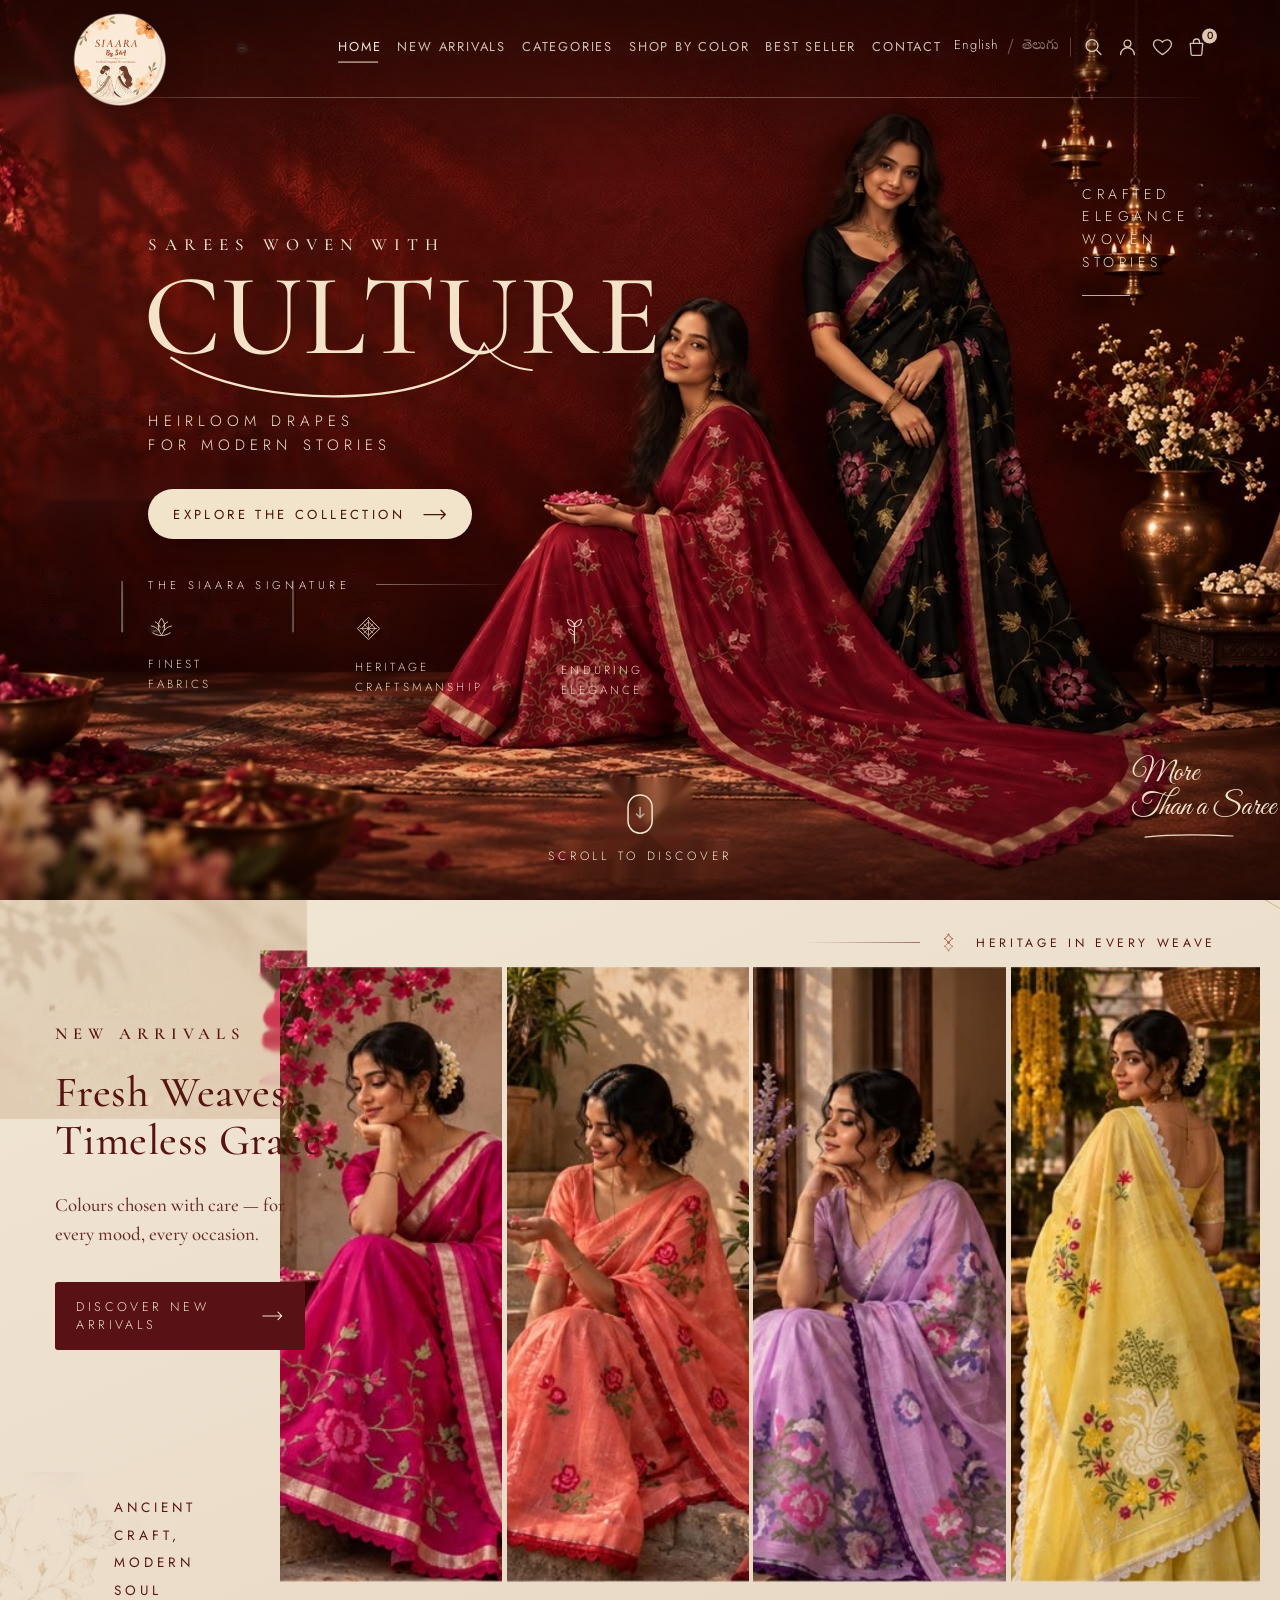
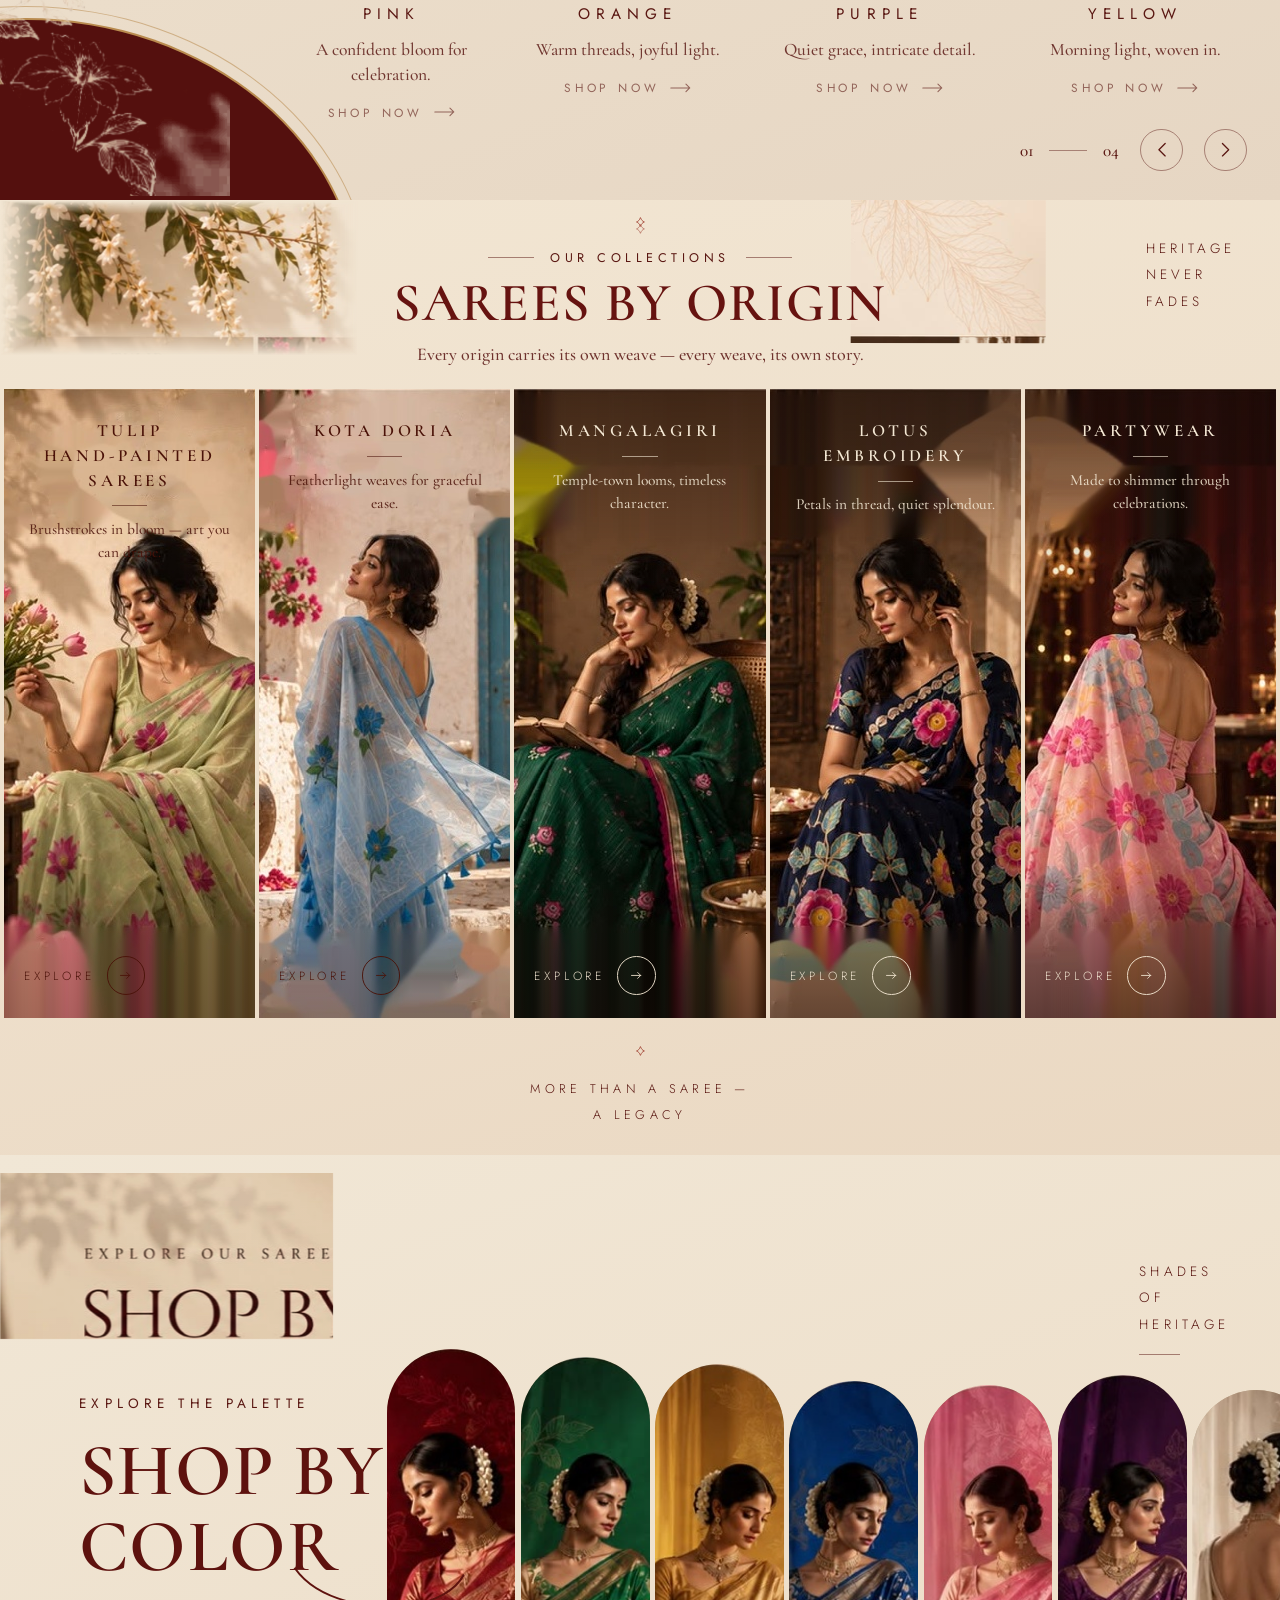
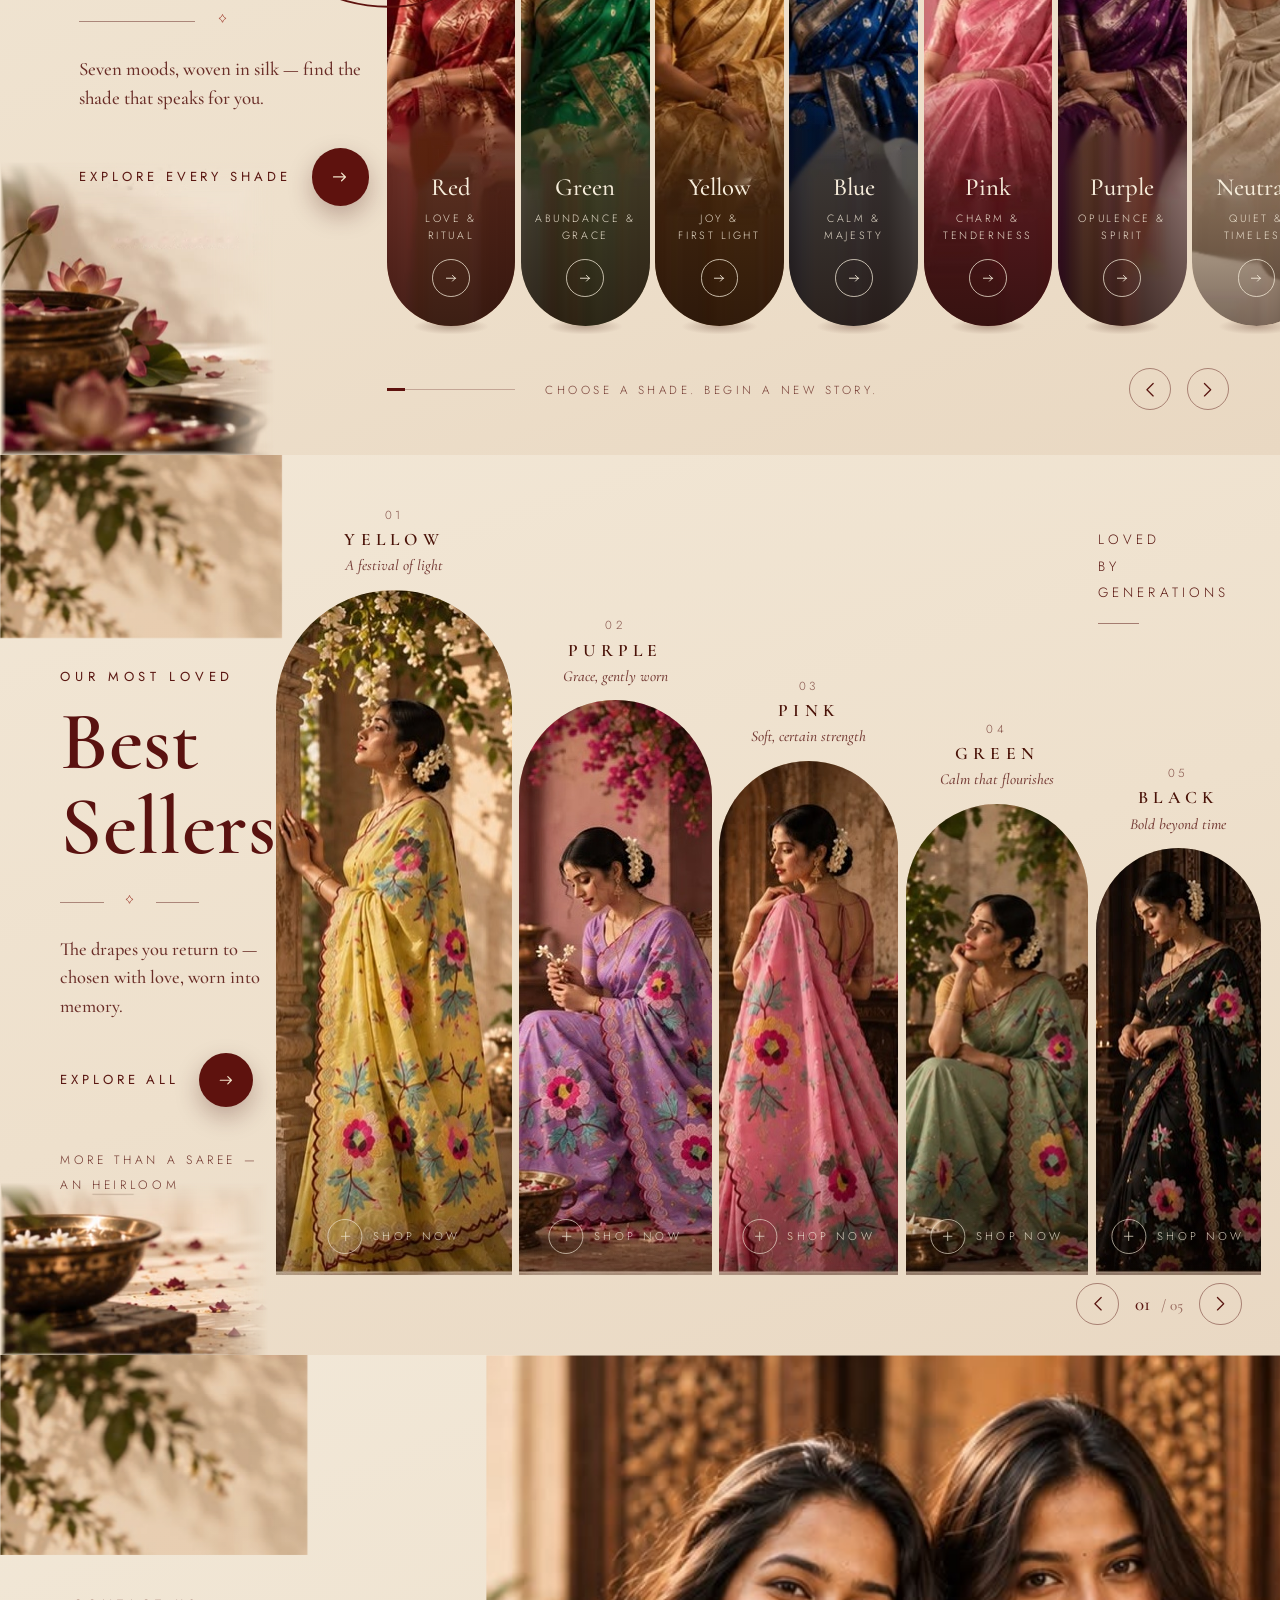
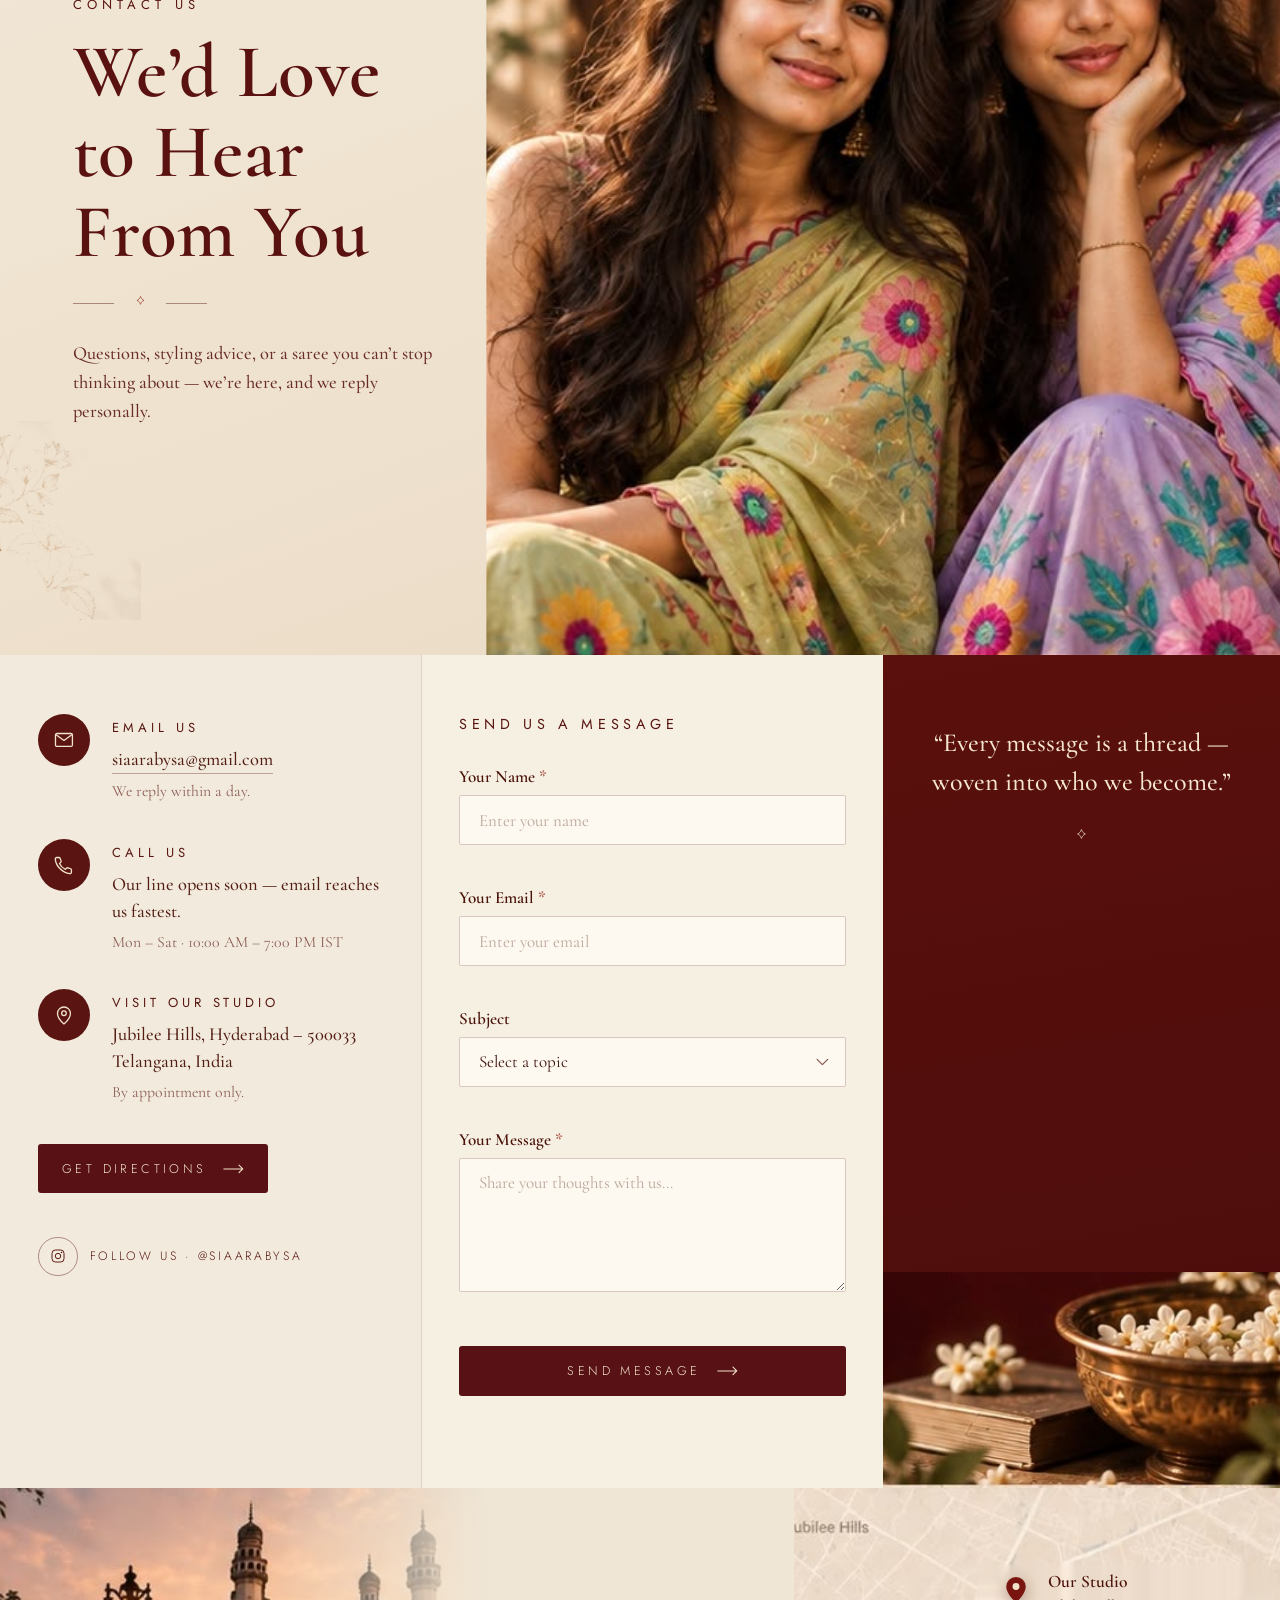
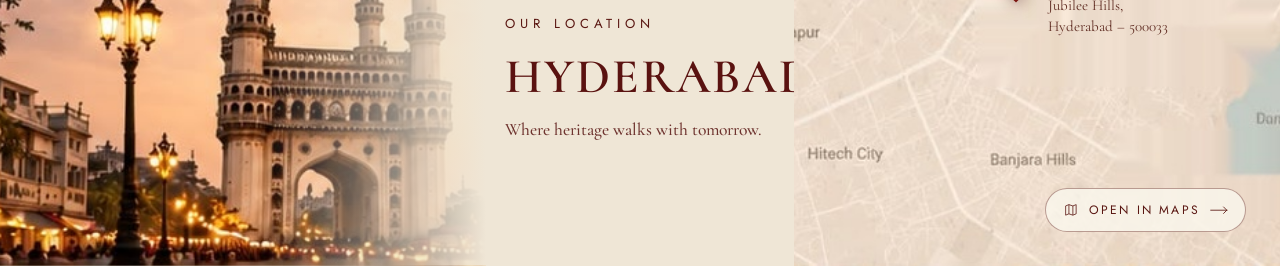
==== index.html @ 32a276ed "SIAARA By S&A — complete saree shopping website Cinematic landing experience (intro, hero, five edit" ====
<!DOCTYPE html>
<html lang="en">
<head>
  <meta charset="UTF-8">
  <meta name="viewport" content="width=device-width, initial-scale=1.0, viewport-fit=cover">
  <title>SIAARA — By S&amp;A</title>
  <meta name="description" content="SIAARA By S&A — Crafted Elegance, Woven Stories. Sarees woven with culture.">
  <link rel="icon" type="image/png" href="assets/img/logo.png">
  <link rel="preconnect" href="https://fonts.googleapis.com">
  <link rel="preconnect" href="https://fonts.gstatic.com" crossorigin>
  <link rel="stylesheet" href="https://fonts.googleapis.com/css2?family=Cormorant:wght@500;600&family=Cormorant+Garamond:wght@400;500;600&family=Great+Vibes&family=Jost:wght@300;400;500&family=Noto+Serif+Telugu:wght@400;500;600&display=swap">
  <link rel="preload" as="image" href="assets/img/logo.png">
  <link rel="preload" as="image" href="assets/img/hero-clean.jpg">
  <link rel="stylesheet" href="css/base.css">
  <link rel="stylesheet" href="css/intro.css">
  <link rel="stylesheet" href="css/hero.css">
  <link rel="stylesheet" href="css/section2.css">
  <link rel="stylesheet" href="css/section3.css">
  <link rel="stylesheet" href="css/section4.css">
  <link rel="stylesheet" href="css/section5.css">
  <link rel="stylesheet" href="css/contact.css">
  <link rel="stylesheet" href="css/commerce.css">
</head>
<body>

  <!-- ═══ GLOBAL HEADER — one header for the whole experience ═══ -->
  <header id="siteHeader">
      <div id="logoSlot" aria-hidden="true"></div>

      <nav id="mainNav" aria-label="Primary">
        <a class="nav-link is-active" href="#hero" data-i18n="nav.home">Home</a>
        <a class="nav-link" href="#newArrivals" data-i18n="nav.new">New Arrivals</a>
        <a class="nav-link" href="#origins" data-i18n="nav.categories">Categories</a>
        <a class="nav-link" href="#shopByColor" data-i18n="nav.color">Shop By Color</a>
        <a class="nav-link" href="#bestSellers" data-i18n="nav.best">Best Seller</a>
        <a class="nav-link" href="#contact" data-i18n="nav.contact">Contact</a>
      </nav>

      <div class="header-utils">
        <div class="lang-switch" role="group" aria-label="Language">
          <button class="lang-btn is-active" data-lang="en" aria-pressed="true">English</button>
          <span class="lang-sep" aria-hidden="true"></span>
          <button class="lang-btn" data-lang="te" lang="te" aria-pressed="false">తెలుగు</button>
        </div>

        <span class="utils-divider" aria-hidden="true"></span>

        <button class="icon-btn search-btn" aria-label="Search" data-i18n-aria="aria.search">
          <svg viewBox="0 0 24 24" fill="none" aria-hidden="true">
            <circle cx="10.5" cy="10.5" r="6.2" stroke="currentColor" stroke-width="1.4"/>
            <path d="m15.2 15.2 4.6 4.6" stroke="currentColor" stroke-width="1.4" stroke-linecap="round"/>
          </svg>
        </button>
        <a class="icon-btn account-btn" href="account.html" aria-label="Account" data-i18n-aria="aria.account">
          <svg viewBox="0 0 24 24" fill="none" aria-hidden="true">
            <circle cx="12" cy="8.4" r="3.6" stroke="currentColor" stroke-width="1.4"/>
            <path d="M4.8 20a7.2 7.2 0 0 1 14.4 0" stroke="currentColor" stroke-width="1.4" stroke-linecap="round"/>
          </svg>
        </a>
        <a class="icon-btn wish-btn" href="wishlist.html" aria-label="Wishlist" data-i18n-aria="aria.wishlist">
          <svg viewBox="0 0 24 24" fill="none" aria-hidden="true">
            <path d="M12 20s-7-4.6-9-9c-1.2-2.8.4-6 3.4-6.4C8.4 4.3 10.6 5 12 7c1.4-2 3.6-2.7 5.6-2.4 3 .4 4.6 3.6 3.4 6.4-2 4.4-9 9-9 9Z" stroke="currentColor" stroke-width="1.4" stroke-linejoin="round"/>
          </svg>
          <span class="cart-count wish-count" aria-hidden="true">0</span>
        </a>
        <a class="icon-btn cart-btn" href="cart.html" aria-label="Shopping bag" data-i18n-aria="aria.bag">
          <svg viewBox="0 0 24 24" fill="none" aria-hidden="true">
            <path d="M5.5 8.2h13l-.9 11.1a1.6 1.6 0 0 1-1.6 1.5H8a1.6 1.6 0 0 1-1.6-1.5L5.5 8.2Z" stroke="currentColor" stroke-width="1.4" stroke-linejoin="round"/>
            <path d="M8.8 8V6.8a3.2 3.2 0 0 1 6.4 0V8" stroke="currentColor" stroke-width="1.4" stroke-linecap="round"/>
          </svg>
          <span class="cart-count" aria-hidden="true">0</span>
        </a>
        <button class="icon-btn menu-btn" aria-label="Menu" data-i18n-aria="aria.menu">
          <svg viewBox="0 0 24 24" fill="none" aria-hidden="true">
            <path d="M3.5 7h17M3.5 12h17M3.5 17h17" stroke="currentColor" stroke-width="1.4" stroke-linecap="round"/>
          </svg>
        </button>
      </div>

      <span class="header-rule" aria-hidden="true"></span>
  </header>

  <!-- ═══ MOBILE MENU ═══ -->
  <div id="mobileMenu" aria-hidden="true">
    <button class="mm-close" aria-label="Close menu">
      <svg viewBox="0 0 24 24" fill="none" aria-hidden="true"><path d="M5 5l14 14M19 5 5 19" stroke="currentColor" stroke-width="1.5" stroke-linecap="round"/></svg>
    </button>
    <nav class="mm-nav" aria-label="Menu">
      <a class="mm-link" href="#hero" data-i18n="nav.home">Home</a>
      <a class="mm-link" href="#newArrivals" data-i18n="nav.new">New Arrivals</a>
      <a class="mm-link" href="#origins" data-i18n="nav.categories">Categories</a>
      <a class="mm-link" href="#shopByColor" data-i18n="nav.color">Shop By Color</a>
      <a class="mm-link" href="#bestSellers" data-i18n="nav.best">Best Seller</a>
      <a class="mm-link" href="#contact" data-i18n="nav.contact">Contact</a>
      <a class="mm-link" href="cart.html" data-i18n="com.bag">Bag</a>
      <a class="mm-link" href="wishlist.html" data-i18n="com.wishlist">Wishlist</a>
      <a class="mm-link" href="account.html" data-i18n="com.account">Account</a>
    </nav>
    <div class="mm-rule" aria-hidden="true"></div>
    <div class="lang-switch mm-lang" role="group" aria-label="Language">
      <button class="lang-btn is-active" data-lang="en" aria-pressed="true">English</button>
      <span class="lang-sep" aria-hidden="true"></span>
      <button class="lang-btn" data-lang="te" lang="te" aria-pressed="false">తెలుగు</button>
    </div>
    <a class="mm-ig" href="https://www.instagram.com/siaarabysa" target="_blank" rel="noopener">@siaarabysa</a>
  </div>

  <!-- ═══ HERO (revealed by the intro) ═══ -->
  <section id="hero" aria-label="Sarees woven with culture">
    <div id="heroFrame">
      <img id="heroImg" src="assets/img/hero-clean.jpg" alt="Two women in richly embroidered red and black silk sarees in a maroon room lit by brass lamps" draggable="false">
      <div class="hero-grade" aria-hidden="true"></div>
    </div>

    <div class="hero-copy">
      <p class="eyebrow" data-reveal data-i18n="hero.eyebrow">Sarees woven with</p>
      <h1 class="display" data-reveal>
        <span class="display-word" data-i18n="hero.display">Culture</span>
        <svg class="swash" viewBox="0 0 560 96" fill="none" aria-hidden="true" preserveAspectRatio="none">
          <path class="swash-line" d="M474 5 C 452 52, 372 80, 268 82 C 176 84, 74 64, 18 26" stroke="currentColor" stroke-width="3.4" stroke-linecap="round"/>
          <path class="swash-line swash-line-2" d="M474 5 C 486 26, 508 40, 544 44" stroke="currentColor" stroke-width="2.6" stroke-linecap="round"/>
        </svg>
      </h1>
      <p class="subline" data-reveal data-i18n="hero.subline">Heirloom drapes<br>for modern stories</p>
      <a class="cta" href="#newArrivals" data-goto="#newArrivals" data-reveal>
        <span data-i18n="hero.cta">Explore the Collection</span>
        <svg viewBox="0 0 26 12" fill="none" aria-hidden="true">
          <path d="M1 6h23m0 0-4.6-4.6M24 6l-4.6 4.6" stroke="currentColor" stroke-width="1.4" stroke-linecap="round" stroke-linejoin="round"/>
        </svg>
      </a>

      <div class="signature" data-reveal>
        <div class="signature-head">
          <span class="signature-overline" data-i18n="sig.overline">The Siaara Signature</span>
          <span class="signature-rule"></span>
        </div>
        <ul class="signature-grid">
          <li>
            <svg class="f-icon" viewBox="0 0 34 30" fill="none" aria-hidden="true">
              <path d="M17 4c2.6 3.4 3.9 6.8 3.9 10.2 0 4.6-1.7 8.2-3.9 10.8-2.2-2.6-3.9-6.2-3.9-10.8C13.1 10.8 14.4 7.4 17 4Z" stroke="currentColor" stroke-width="1.2" stroke-linejoin="round"/>
              <path d="M9.2 8.6c3.1 1.7 5.1 4 6.1 6.8M24.8 8.6c-3.1 1.7-5.1 4-6.1 6.8" stroke="currentColor" stroke-width="1.2" stroke-linecap="round"/>
              <path d="M4.5 13.8c3.9.9 7 2.8 9.2 5.6M29.5 13.8c-3.9.9-7 2.8-9.2 5.6" stroke="currentColor" stroke-width="1.2" stroke-linecap="round"/>
              <path d="M6 22.5c3.4 2.2 7.1 3.3 11 3.3s7.6-1.1 11-3.3" stroke="currentColor" stroke-width="1.2" stroke-linecap="round"/>
            </svg>
            <span data-i18n="sig.fabrics">Finest<br>Fabrics</span>
          </li>
          <li>
            <svg class="f-icon" viewBox="0 0 34 34" fill="none" aria-hidden="true">
              <path d="M17 3 31 17 17 31 3 17Z" stroke="currentColor" stroke-width="1.2" stroke-linejoin="round"/>
              <path d="M17 8.5 25.5 17 17 25.5 8.5 17Z" stroke="currentColor" stroke-width="1.1" stroke-linejoin="round"/>
              <path d="M11 11l12 12M23 11 11 23M17 6v22M6 17h22" stroke="currentColor" stroke-width="0.9"/>
            </svg>
            <span data-i18n="sig.craft">Heritage<br>Craftsmanship</span>
          </li>
          <li>
            <svg class="f-icon" viewBox="0 0 30 34" fill="none" aria-hidden="true">
              <path d="M15 31V9" stroke="currentColor" stroke-width="1.2" stroke-linecap="round"/>
              <path d="M15 13c-.4-4.4-3-7.6-8-8 .4 4.9 3.2 7.7 8 8Z" stroke="currentColor" stroke-width="1.2" stroke-linejoin="round"/>
              <path d="M15 13c.4-4.4 3-7.6 8-8-.4 4.9-3.2 7.7-8 8Z" stroke="currentColor" stroke-width="1.2" stroke-linejoin="round"/>
              <path d="M15 22c-.3-3.6-2.5-6.2-6.5-6.6.3 4 2.6 6.3 6.5 6.6Z" stroke="currentColor" stroke-width="1.1" stroke-linejoin="round"/>
            </svg>
            <span data-i18n="sig.elegance">Enduring<br>Elegance</span>
          </li>
        </ul>
      </div>
    </div>

    <aside class="hero-side" data-reveal>
      <p>Crafted<br>Elegance<br>Woven<br>Stories</p>
      <span class="side-rule"></span>
    </aside>

    <div class="hero-script" data-reveal>
      <p>More<br>Than a Saree</p>
      <svg viewBox="0 0 90 6" fill="none" aria-hidden="true">
        <path d="M2 4c22-2.5 58-2.5 86-1" stroke="currentColor" stroke-width="1.1" stroke-linecap="round"/>
      </svg>
    </div>

    <div class="hero-scroll" data-reveal>
      <svg viewBox="0 0 26 40" fill="none" aria-hidden="true">
        <rect x="1" y="1" width="24" height="38" rx="12" stroke="currentColor" stroke-width="1.5"/>
        <path class="scroll-arrow" d="M13 14v10m0 0-3.6-3.6M13 24l3.6-3.6" stroke="currentColor" stroke-width="1.5" stroke-linecap="round" stroke-linejoin="round"/>
      </svg>
      <span data-i18n="scroll.cue">Scroll to Discover</span>
    </div>
  </section>

  <!-- ═══ SECTION 2 — NEW ARRIVALS / COLOUR COLLECTION ═══ -->
  <section id="newArrivals" class="na" aria-label="New arrivals — the colour collection">
    <div class="na-shadow" aria-hidden="true"></div>
    <div class="na-corner-tr" aria-hidden="true"></div>
    <div class="na-corner" aria-hidden="true"></div>
    <div class="na-florals" aria-hidden="true">
      <img src="assets/img/line-florals.png" alt="" draggable="false">
    </div>

    <div class="na-statement">
      <span class="na-statement-rule"></span>
      <svg class="na-ornament" viewBox="0 0 24 24" fill="none" aria-hidden="true">
        <path d="M12 2c1.2 3.1 2.4 4.6 5 5.6-2.6 1-3.8 2.5-5 5.6-1.2-3.1-2.4-4.6-5-5.6 2.6-1 3.8-2.5 5-5.6Z" stroke="currentColor" stroke-width="1.1" stroke-linejoin="round"/>
        <path d="M12 10.8c1.2 3.1 2.4 4.6 5 5.6-2.6 1-3.8 2.5-5 5.6-1.2-3.1-2.4-4.6-5-5.6 2.6-1 3.8-2.5 5-5.6Z" stroke="currentColor" stroke-width="1.1" stroke-linejoin="round" opacity="0.65"/>
      </svg>
      <span data-i18n="na.statement">Heritage in Every Weave</span>
    </div>

    <div class="na-intro">
      <p class="na-eyebrow" data-i18n="na.eyebrow">New Arrivals</p>
      <h2 class="na-heading" data-i18n="na.heading">Fresh Weaves,<br>Timeless Grace</h2>
      <p class="na-sub" data-i18n="na.sub">Colours chosen with care — for every mood, every occasion.</p>
      <a class="na-cta" href="new-arrivals.html">
        <span data-i18n="na.cta">Discover New Arrivals</span>
        <svg viewBox="0 0 26 12" fill="none" aria-hidden="true">
          <path d="M1 6h23m0 0-4.6-4.6M24 6l-4.6 4.6" stroke="currentColor" stroke-width="1.3" stroke-linecap="round" stroke-linejoin="round"/>
        </svg>
      </a>
    </div>

    <p class="na-ethos" data-i18n="na.ethos">Ancient<br>Craft,<br>Modern<br>Soul</p>

    <ul class="na-grid" id="naGrid"></ul>

    <div class="na-nav">
      <span class="na-count">
        <span id="naCurrent">01</span>
        <span class="na-count-rule"></span>
        <span>04</span>
      </span>
      <button class="na-arrow" id="naPrev" aria-label="Previous">
        <svg viewBox="0 0 10 16" fill="none" aria-hidden="true">
          <path d="M8.5 1.5 2 8l6.5 6.5" stroke="currentColor" stroke-width="1.3" stroke-linecap="round" stroke-linejoin="round"/>
        </svg>
      </button>
      <button class="na-arrow" id="naNext" aria-label="Next">
        <svg viewBox="0 0 10 16" fill="none" aria-hidden="true">
          <path d="M1.5 1.5 8 8l-6.5 6.5" stroke="currentColor" stroke-width="1.3" stroke-linecap="round" stroke-linejoin="round"/>
        </svg>
      </button>
    </div>
  </section>

  <!-- ═══ SECTION 3 — SAREES BY ORIGIN ═══ -->
  <section id="origins" class="or" aria-label="Our collections — sarees by origin">
    <div class="or-blossoms" aria-hidden="true"><img src="assets/img/blossoms.png" alt="" draggable="false"></div>
    <div class="or-leaves" aria-hidden="true"><img src="assets/img/gold-leaves.png" alt="" draggable="false"></div>

    <header class="or-head">
      <svg class="or-ornament" viewBox="0 0 24 24" fill="none" aria-hidden="true">
        <path d="M12 2c1.2 3.1 2.4 4.6 5 5.6-2.6 1-3.8 2.5-5 5.6-1.2-3.1-2.4-4.6-5-5.6 2.6-1 3.8-2.5 5-5.6Z" stroke="currentColor" stroke-width="1.1" stroke-linejoin="round"/>
        <path d="M12 10.8c1.2 3.1 2.4 4.6 5 5.6-2.6 1-3.8 2.5-5 5.6-1.2-3.1-2.4-4.6-5-5.6 2.6-1 3.8-2.5 5-5.6Z" stroke="currentColor" stroke-width="1.1" stroke-linejoin="round" opacity="0.65"/>
      </svg>
      <p class="or-eyebrow" data-i18n="or.eyebrow">Our Collections</p>
      <h2 class="or-heading" data-i18n="or.heading">Sarees by Origin</h2>
      <p class="or-support" data-i18n="or.support">Every origin carries its own weave — every weave, its own story.</p>
    </header>

    <p class="or-side" data-i18n="or.side">Heritage<br>Never<br>Fades</p>

    <ul class="or-wall" id="originWall"></ul>

    <footer class="or-foot">
      <svg class="or-ornament" viewBox="0 0 24 24" fill="none" aria-hidden="true">
        <path d="M12 2c1.2 3.1 2.4 4.6 5 5.6-2.6 1-3.8 2.5-5 5.6-1.2-3.1-2.4-4.6-5-5.6 2.6-1 3.8-2.5 5-5.6Z" stroke="currentColor" stroke-width="1.1" stroke-linejoin="round"/>
      </svg>
      <p data-i18n="or.foot">More than a saree —<br>a legacy</p>
    </footer>
  </section>

  <!-- ═══ SECTION 4 — SHOP BY COLOR ═══ -->
  <section id="shopByColor" class="sc" aria-label="Shop by color">
    <div class="sc-shadow" aria-hidden="true"></div>
    <div class="sc-lotus" aria-hidden="true"><img src="assets/img/lotus.png" alt="" draggable="false"></div>

    <p class="sc-side" data-i18n="sc.side">Shades<br>of<br>Heritage</p>

    <div class="sc-intro">
      <p class="sc-eyebrow" data-i18n="sc.eyebrow">Explore the Palette</p>
      <h2 class="sc-heading">
        <span data-i18n="sc.heading">Shop by<br>Color</span>
        <svg class="sc-swash" viewBox="0 0 260 90" fill="none" aria-hidden="true" preserveAspectRatio="none">
          <path d="M6 14 C 40 62, 118 76, 176 68 C 214 62, 242 46, 254 24" stroke="currentColor" stroke-width="3" stroke-linecap="round"/>
        </svg>
      </h2>
      <div class="sc-divider" aria-hidden="true">
        <svg class="or-ornament" viewBox="0 0 24 24" fill="none">
          <path d="M12 2c1.2 3.1 2.4 4.6 5 5.6-2.6 1-3.8 2.5-5 5.6-1.2-3.1-2.4-4.6-5-5.6 2.6-1 3.8-2.5 5-5.6Z" stroke="currentColor" stroke-width="1.1" stroke-linejoin="round"/>
        </svg>
      </div>
      <p class="sc-support" data-i18n="sc.support">Seven moods, woven in silk — find the shade that speaks for you.</p>
      <a class="sc-cta" href="color.html">
        <span data-i18n="sc.cta">Explore Every Shade</span>
        <span class="sc-cta-circle">
          <svg viewBox="0 0 24 24" fill="none" aria-hidden="true"><path d="M5 12h13m0 0-4.2-4.2M18 12l-4.2 4.2" stroke="currentColor" stroke-width="1.4" stroke-linecap="round" stroke-linejoin="round"/></svg>
        </span>
      </a>
    </div>

    <ul class="sc-rail" id="shadeRail"></ul>

    <div class="sc-nav">
      <span class="sc-progress" aria-hidden="true"><span id="scFill"></span></span>
      <p class="sc-foot" data-i18n="sc.foot">Choose a shade. Begin a new story.</p>
      <div class="sc-controls">
        <button class="sc-ctrl" id="scPrev" aria-label="Previous">
          <svg viewBox="0 0 10 16" fill="none" aria-hidden="true"><path d="M8.5 1.5 2 8l6.5 6.5" stroke="currentColor" stroke-width="1.3" stroke-linecap="round" stroke-linejoin="round"/></svg>
        </button>
        <button class="sc-ctrl" id="scNext" aria-label="Next">
          <svg viewBox="0 0 10 16" fill="none" aria-hidden="true"><path d="M1.5 1.5 8 8l-6.5 6.5" stroke="currentColor" stroke-width="1.3" stroke-linecap="round" stroke-linejoin="round"/></svg>
        </button>
      </div>
    </div>
  </section>

  <!-- ═══ SECTION 5 — BEST SELLERS ═══ -->
  <section id="bestSellers" class="bs" aria-label="Best sellers">
    <div class="bs-shadow" aria-hidden="true"></div>
    <div class="bs-bowls" aria-hidden="true"><img src="assets/img/bowls.png" alt="" draggable="false"></div>

    <p class="bs-side" data-i18n="bs.side">Loved<br>by<br>Generations</p>

    <div class="bs-intro">
      <p class="bs-eyebrow" data-i18n="bs.eyebrow">Our Most Loved</p>
      <h2 class="bs-heading" data-i18n="bs.heading">Best<br>Sellers</h2>
      <div class="bs-divider" aria-hidden="true">
        <svg class="or-ornament" viewBox="0 0 24 24" fill="none">
          <path d="M12 2c1.2 3.1 2.4 4.6 5 5.6-2.6 1-3.8 2.5-5 5.6-1.2-3.1-2.4-4.6-5-5.6 2.6-1 3.8-2.5 5-5.6Z" stroke="currentColor" stroke-width="1.1" stroke-linejoin="round"/>
        </svg>
      </div>
      <p class="bs-support" data-i18n="bs.support">The drapes you return to — chosen with love, worn into memory.</p>
      <a class="bs-cta" href="best-sellers.html">
        <span data-i18n="bs.cta">Explore All</span>
        <span class="sc-cta-circle">
          <svg viewBox="0 0 24 24" fill="none" aria-hidden="true"><path d="M5 12h13m0 0-4.2-4.2M18 12l-4.2 4.2" stroke="currentColor" stroke-width="1.4" stroke-linecap="round" stroke-linejoin="round"/></svg>
        </span>
      </a>
      <p class="bs-statement" data-i18n="bs.statement">More than a saree —<br>an heirloom</p>
    </div>

    <ul class="bs-rail" id="bestRail"></ul>

    <div class="bs-nav">
      <button class="sc-ctrl" id="bsPrev" aria-label="Previous">
        <svg viewBox="0 0 10 16" fill="none" aria-hidden="true"><path d="M8.5 1.5 2 8l6.5 6.5" stroke="currentColor" stroke-width="1.3" stroke-linecap="round" stroke-linejoin="round"/></svg>
      </button>
      <span class="bs-count"><span id="bsCurrent">01</span><span class="bs-total">/ 05</span></span>
      <button class="sc-ctrl" id="bsNext" aria-label="Next">
        <svg viewBox="0 0 10 16" fill="none" aria-hidden="true"><path d="M1.5 1.5 8 8l-6.5 6.5" stroke="currentColor" stroke-width="1.3" stroke-linecap="round" stroke-linejoin="round"/></svg>
      </button>
    </div>
  </section>

  <!-- ═══ CONTACT — the closing chapter ═══ -->
  <section id="contact" aria-label="Contact SIAARA">
    <div class="ch">
      <div class="ch-shadow" aria-hidden="true"></div>
      <div class="ch-florals" aria-hidden="true"><img src="assets/img/line-florals.png" alt="" draggable="false"></div>

      <div class="ch-copy">
        <p class="ct-eyebrow" data-i18n="ct.eyebrow">Contact Us</p>
        <h2 class="ch-heading" data-i18n="ct.heading">We’d Love<br>to Hear<br>From You</h2>
        <div class="ct-divider" aria-hidden="true">
          <svg class="or-ornament" viewBox="0 0 24 24" fill="none">
            <path d="M12 2c1.2 3.1 2.4 4.6 5 5.6-2.6 1-3.8 2.5-5 5.6-1.2-3.1-2.4-4.6-5-5.6 2.6-1 3.8-2.5 5-5.6Z" stroke="currentColor" stroke-width="1.1" stroke-linejoin="round"/>
          </svg>
        </div>
        <p class="ch-support" data-i18n="ct.support">Questions, styling advice, or a saree you can’t stop thinking about — we’re here, and we reply personally.</p>
      </div>

      <div class="ch-media">
        <img src="assets/img/contact/hero.jpg" alt="Two friends in green and lilac floral sarees, seated together by a carved wooden door" draggable="false">
      </div>
    </div>

    <div class="ci">
      <div class="ci-info">
        <article class="ci-block">
          <span class="ci-icon" aria-hidden="true">
            <svg viewBox="0 0 24 24" fill="none"><rect x="3.5" y="5.5" width="17" height="13" rx="1.5" stroke="currentColor" stroke-width="1.3"/><path d="m4.5 7 7.5 5.5L19.5 7" stroke="currentColor" stroke-width="1.3" stroke-linecap="round" stroke-linejoin="round"/></svg>
          </span>
          <div>
            <h3 class="ci-title" data-i18n="ct.email.t">Email Us</h3>
            <a class="ci-line ci-link" id="ctEmail" href="mailto:siaarabysa@gmail.com">siaarabysa@gmail.com</a>
            <p class="ci-note" data-i18n="ct.email.note">We reply within a day.</p>
          </div>
        </article>

        <article class="ci-block">
          <span class="ci-icon" aria-hidden="true">
            <svg viewBox="0 0 24 24" fill="none"><path d="M6.8 4.5c.6 0 1.2.4 1.4 1l.9 2.4c.2.6 0 1.3-.5 1.7l-1.1.9a12.6 12.6 0 0 0 6 6l.9-1.1c.4-.5 1.1-.7 1.7-.5l2.4.9c.6.2 1 .8 1 1.4v2c0 .9-.7 1.6-1.6 1.5C10.6 20 4 13.4 3.3 6.1c-.1-.9.6-1.6 1.5-1.6h2Z" stroke="currentColor" stroke-width="1.3" stroke-linejoin="round"/></svg>
          </span>
          <div>
            <h3 class="ci-title" data-i18n="ct.call.t">Call Us</h3>
            <p class="ci-line" id="ctPhone" data-i18n="ct.call.note">Our line opens soon — email reaches us fastest.</p>
            <p class="ci-note" data-i18n="ct.call.hours">Mon – Sat · 10:00 AM – 7:00 PM IST</p>
          </div>
        </article>

        <article class="ci-block">
          <span class="ci-icon" aria-hidden="true">
            <svg viewBox="0 0 24 24" fill="none"><path d="M12 21s6.5-5.6 6.5-10.5A6.5 6.5 0 0 0 5.5 10.5C5.5 15.4 12 21 12 21Z" stroke="currentColor" stroke-width="1.3" stroke-linejoin="round"/><circle cx="12" cy="10.3" r="2.3" stroke="currentColor" stroke-width="1.3"/></svg>
          </span>
          <div>
            <h3 class="ci-title" data-i18n="ct.studio.t">Visit Our Studio</h3>
            <p class="ci-line" data-i18n="ct.studio.addr">Jubilee Hills, Hyderabad – 500033<br>Telangana, India</p>
            <p class="ci-note" data-i18n="ct.studio.note">By appointment only.</p>
          </div>
        </article>

        <a class="ct-btn" id="ctDirections" href="#" target="_blank" rel="noopener">
          <span data-i18n="ct.directions">Get Directions</span>
          <svg viewBox="0 0 26 12" fill="none" aria-hidden="true"><path d="M1 6h23m0 0-4.6-4.6M24 6l-4.6 4.6" stroke="currentColor" stroke-width="1.3" stroke-linecap="round" stroke-linejoin="round"/></svg>
        </a>

        <a class="ci-social" id="ctInstagram" href="https://www.instagram.com/siaarabysa" target="_blank" rel="noopener">
          <span class="ci-ig" aria-hidden="true">
            <svg viewBox="0 0 24 24" fill="none"><rect x="4" y="4" width="16" height="16" rx="4.5" stroke="currentColor" stroke-width="1.3"/><circle cx="12" cy="12" r="3.6" stroke="currentColor" stroke-width="1.3"/><circle cx="16.6" cy="7.4" r="1" fill="currentColor"/></svg>
          </span>
          <span><span data-i18n="ct.follow">Follow Us</span> · @siaarabysa</span>
        </a>
      </div>

      <div class="ci-form">
        <h3 class="ci-form-h" data-i18n="ct.form.h">Send Us a Message</h3>
        <form id="ctForm" novalidate>
          <div class="cf-row">
            <label for="cfName"><span data-i18n="ct.form.name">Your Name</span> <em aria-hidden="true">*</em></label>
            <input id="cfName" name="name" type="text" autocomplete="name" data-i18n-ph="ct.ph.name" placeholder="Enter your name" aria-required="true">
            <small class="cf-err" aria-live="polite"></small>
          </div>
          <div class="cf-row">
            <label for="cfEmail"><span data-i18n="ct.form.email">Your Email</span> <em aria-hidden="true">*</em></label>
            <input id="cfEmail" name="email" type="email" autocomplete="email" data-i18n-ph="ct.ph.email" placeholder="Enter your email" aria-required="true">
            <small class="cf-err" aria-live="polite"></small>
          </div>
          <div class="cf-row">
            <label for="cfSubject" data-i18n="ct.form.subject">Subject</label>
            <div class="cf-select">
              <select id="cfSubject" name="subject" aria-required="true">
                <option value="" data-i18n="ct.topic.0">Select a topic</option>
                <option value="general" data-i18n="ct.topic.1">General enquiry</option>
                <option value="order" data-i18n="ct.topic.2">Order &amp; delivery</option>
                <option value="styling" data-i18n="ct.topic.3">Styling advice</option>
                <option value="collab" data-i18n="ct.topic.4">Collaborations</option>
              </select>
              <svg viewBox="0 0 12 7" fill="none" aria-hidden="true"><path d="m1 1 5 5 5-5" stroke="currentColor" stroke-width="1.2" stroke-linecap="round" stroke-linejoin="round"/></svg>
            </div>
            <small class="cf-err" aria-live="polite"></small>
          </div>
          <div class="cf-row">
            <label for="cfMessage"><span data-i18n="ct.form.message">Your Message</span> <em aria-hidden="true">*</em></label>
            <textarea id="cfMessage" name="message" rows="5" data-i18n-ph="ct.ph.msg" placeholder="Share your thoughts with us…" aria-required="true"></textarea>
            <small class="cf-err" aria-live="polite"></small>
          </div>

          <button class="ct-btn cf-send" id="cfSend" type="submit">
            <span data-i18n="ct.send">Send Message</span>
            <svg viewBox="0 0 26 12" fill="none" aria-hidden="true"><path d="M1 6h23m0 0-4.6-4.6M24 6l-4.6 4.6" stroke="currentColor" stroke-width="1.3" stroke-linecap="round" stroke-linejoin="round"/></svg>
          </button>
          <p class="cf-status" id="cfStatus" aria-live="polite"></p>
        </form>
      </div>

      <aside class="ci-quote">
        <blockquote>
          <p data-i18n="ct.quote">“Every message is a thread — woven into who we become.”</p>
        </blockquote>
        <svg class="or-ornament" viewBox="0 0 24 24" fill="none" aria-hidden="true">
          <path d="M12 2c1.2 3.1 2.4 4.6 5 5.6-2.6 1-3.8 2.5-5 5.6-1.2-3.1-2.4-4.6-5-5.6 2.6-1 3.8-2.5 5-5.6Z" stroke="currentColor" stroke-width="1.1" stroke-linejoin="round"/>
        </svg>
        <div class="ci-quote-media" aria-hidden="true">
          <img src="assets/img/contact/bowl.jpg" alt="" draggable="false">
        </div>
      </aside>
    </div>

    <div class="cl">
      <div class="cl-photo" aria-hidden="true">
        <img src="assets/img/contact/charminar.jpg" alt="" draggable="false">
      </div>

      <div class="cl-center">
        <p class="ct-eyebrow" data-i18n="ct.loc.eyebrow">Our Location</p>
        <h3 class="cl-city" data-i18n="ct.loc.city">Hyderabad</h3>
        <p class="cl-line" data-i18n="ct.loc.line">Where heritage walks with tomorrow.</p>
      </div>

      <div class="cl-map">
        <img class="cl-map-img" src="assets/img/contact/map.jpg" alt="" draggable="false">
        <div class="cl-pinwrap">
          <span class="cl-pin" aria-hidden="true">
            <svg viewBox="0 0 24 24" fill="none"><path d="M12 21s6.5-5.6 6.5-10.5A6.5 6.5 0 0 0 5.5 10.5C5.5 15.4 12 21 12 21Z" fill="currentColor"/><circle cx="12" cy="10.3" r="2.3" fill="#F2E4CA"/></svg>
          </span>
          <div class="cl-pin-text">
            <strong data-i18n="ct.map.studio">Our Studio</strong>
            <span data-i18n="ct.map.addr">Jubilee Hills,<br>Hyderabad – 500033</span>
          </div>
        </div>
        <a class="cl-open" id="ctOpenMaps" href="#" target="_blank" rel="noopener">
          <svg viewBox="0 0 24 24" fill="none" aria-hidden="true"><path d="M9 4 4 6v14l5-2 6 2 5-2V4l-5 2-6-2Z" stroke="currentColor" stroke-width="1.2" stroke-linejoin="round"/><path d="M9 4v14M15 6v14" stroke="currentColor" stroke-width="1.2"/></svg>
          <span data-i18n="ct.map.open">Open in Maps</span>
          <svg viewBox="0 0 26 12" fill="none" aria-hidden="true"><path d="M1 6h23m0 0-4.6-4.6M24 6l-4.6 4.6" stroke="currentColor" stroke-width="1.2" stroke-linecap="round" stroke-linejoin="round"/></svg>
        </a>
      </div>
    </div>
  </section>

  <!-- ═══ SILK TRANSITION (WebGL) ═══ -->
  <canvas id="fabric" aria-hidden="true"></canvas>

  <!-- ═══ INTRO ═══ -->
  <div id="intro" aria-hidden="true">
    <div class="intro-vignette"></div>

    <div id="florals">
      <img class="floral" data-a="200" data-r="1.95" data-s="64" src="assets/img/florals/flower-c.png" alt="">
      <img class="floral" data-a="152" data-r="2.45" data-s="46" src="assets/img/florals/flower-a.png" alt="">
      <img class="floral" data-a="322" data-r="2.30" data-s="52" src="assets/img/florals/flower-d.png" alt="">
      <img class="floral" data-a="18"  data-r="2.10" data-s="40" src="assets/img/florals/leaf-a.png" alt="">
      <img class="floral" data-a="248" data-r="2.65" data-s="42" src="assets/img/florals/leaf-b.png" alt="">
      <img class="floral" data-a="118" data-r="2.85" data-s="34" src="assets/img/florals/flower-b.png" alt="">
      <img class="floral" data-a="343" data-r="2.95" data-s="30" src="assets/img/florals/leaf-d.png" alt="">
      <img class="floral" data-a="72"  data-r="2.75" data-s="44" src="assets/img/florals/flower-soft.png" alt="">
    </div>

    <svg id="rings" viewBox="0 0 200 200" aria-hidden="true">
      <!-- entrance draw ring (logo rim sits at r≈29.4 in this viewBox) -->
      <circle class="ring-draw" cx="100" cy="100" r="33" pathLength="100"/>
      <!-- resting rings (panel 3/4) -->
      <circle class="ring-rest ring-rest-1" cx="100" cy="100" r="38"/>
      <circle class="ring-rest ring-rest-2" cx="100" cy="100" r="42.5"/>
      <!-- auto-expansion ripples -->
      <circle class="ripple" cx="100" cy="100" r="30"/>
      <circle class="ripple" cx="100" cy="100" r="30"/>
      <circle class="ripple" cx="100" cy="100" r="30"/>
    </svg>
  </div>

  <!-- ═══ THE LOGO — one element from first frame to header ═══ -->
  <img id="logo" src="assets/img/logo.png" alt="SIAARA By S&A — Crafted Elegance, Woven Stories" draggable="false">

  <script src="js/vendor/gsap.min.js"></script>
  <script src="js/vendor/ScrollTrigger.min.js"></script>
  <script src="js/vendor/lenis.min.js"></script>
  <script type="module" src="js/main.js"></script>
</body>
</html>
---- css/base.css ----
/* ═══════════════════════════════════════════════
   SIAARA — base tokens & reset
   Colors sampled directly from brand references.
   ═══════════════════════════════════════════════ */

:root {
  /* — sampled brand palette — */
  --cream:        #ECDAC5;   /* intro ground */
  --cream-deep:   #E0CAB2;   /* intro vignette edge */
  --ivory:        #FBEAD4;   /* logo disc fill */
  --terracotta:   #B56B4F;   /* button */
  --terracotta-2: #A65B3F;   /* button pressed / ring line */
  --taupe-ring:   #C6A288;   /* resting ring */
  --taupe-ring-2: #DEC8B1;   /* inner resting ring */
  --maroon:       #510D06;   /* hero wall */
  --maroon-deep:  #411D11;   /* hero shadow corner */

  /* — hero — */
  --hero-fx: 0.5;            /* object-position focus x */
  --text-cream: #F3E6D0;     /* hero type on maroon */
  --logo-land-d: clamp(70px, 10.6vh, 100px);   /* landed logo diameter */

  /* — section 2 — */
  --s2-maroon: #5A1712;      /* editorial text on cream */

  /* — intro geometry — */
  --intro-logo-d: clamp(216px, 30vmin, 292px);
}

*, *::before, *::after { box-sizing: border-box; }

html, body {
  margin: 0;
  padding: 0;
  height: 100%;
}

html { background: var(--cream); }

body {
  font-family: Georgia, 'Times New Roman', serif;
  -webkit-font-smoothing: antialiased;
  -webkit-tap-highlight-color: transparent;
}

/* pinned while the opening choreography plays */
body.is-locked { overflow: hidden; height: 100%; }

img { user-select: none; -webkit-user-drag: none; }

@media (prefers-reduced-motion: reduce) {
  *, *::before, *::after {
    animation-duration: 0.01ms !important;
    transition-duration: 0.01ms !important;
  }
}
---- css/intro.css ----
/* ═══════════════════════════════════════════════
   SIAARA — intro / opening experience
   Storyboard: logo → glow button → florals →
   press → circle expands → silk flows in
   ═══════════════════════════════════════════════ */

#intro {
  position: fixed;
  inset: 0;
  z-index: 10;
  background:
    radial-gradient(120% 95% at 50% 42%,
      #F0E0CC 0%,
      var(--cream) 44%,
      #E6D2BC 76%,
      var(--cream-deep) 100%);
}

.intro-vignette {
  position: absolute;
  inset: 0;
  background:
    radial-gradient(90% 72% at 50% 45%,
      transparent 55%,
      rgba(122, 84, 56, 0.075) 100%);
  pointer-events: none;
}

/* ── the logo: single element, center → header ── */
#logo {
  position: fixed;
  left: 0;
  top: 0;
  z-index: 30;
  width: var(--intro-logo-d);
  height: var(--intro-logo-d);
  visibility: hidden;                 /* choreography reveals it */
  will-change: transform, filter;
  filter: drop-shadow(0 10px 28px rgba(120, 72, 40, 0.18));
  pointer-events: none;
}

#logo.is-landed {
  filter: drop-shadow(0 6px 18px rgba(20, 4, 2, 0.45));
}

/* ── rings ── */
#rings {
  position: absolute;
  left: 50%;
  top: 50%;
  width: calc(var(--intro-logo-d) * 3.4);
  height: calc(var(--intro-logo-d) * 3.4);
  transform: translate(-50%, -50%);
  overflow: visible;
  pointer-events: none;
}

#rings circle {
  fill: none;
  transform-origin: 100px 100px;
  transform-box: view-box;
}

.ring-draw {
  stroke: var(--terracotta-2);
  stroke-width: 0.55;
  stroke-dasharray: 100;
  stroke-dashoffset: 100;
  opacity: 0;
  transform: rotate(-90deg);   /* draw starts from the top of the circle */
}

.ring-rest-1 { stroke: var(--taupe-ring);   stroke-width: 0.5;  opacity: 0; }
.ring-rest-2 { stroke: var(--taupe-ring-2); stroke-width: 0.45; opacity: 0; }

.ripple {
  stroke: var(--terracotta-2);
  stroke-width: 0.6;
  opacity: 0;
}

/* ── florals ── */
#florals {
  position: absolute;
  inset: 0;
  pointer-events: none;
}

.floral {
  position: absolute;
  left: 0;
  top: 0;
  opacity: 0;
  will-change: transform, opacity;
}

/* ── silk canvas ── */
#fabric {
  position: fixed;
  inset: 0;
  z-index: 20;
  width: 100vw;
  height: 100vh;
  opacity: 0;
  visibility: hidden;
  pointer-events: none;
}
---- css/hero.css ----
/* ═══════════════════════════════════════════════
   SIAARA — hero
   Live editorial composition over the clean plate.
   Copy column positions derive from the 1600×900
   reference; the header is the refined couture
   redesign (stage 3).
   ═══════════════════════════════════════════════ */

#hero {
  position: relative;
  width: 100%;
  height: 100svh;
  z-index: 0;
  background: var(--maroon-deep);
  opacity: 0;
  visibility: hidden;
  font-family: 'Cormorant Garamond', Georgia, serif;
  color: var(--text-cream);
}

/* the traveled logo joins the header flow once landed,
   so it scrolls away with the hero */
#logo.in-header {
  position: absolute;
  left: 5.6%;
  top: calc(6.6vh - var(--logo-land-d) / 2);
  width: var(--logo-land-d);
  height: var(--logo-land-d);
  visibility: visible;
  z-index: 7;
}

@media (max-width: 1024px) {
  #logo.in-header {
    left: 16px;
    top: calc(env(safe-area-inset-top, 0px) + 12px);
    width: clamp(60px, 17vw, 80px);
    height: clamp(60px, 17vw, 80px);
  }
}

#heroFrame {
  position: absolute;
  inset: 0;
  overflow: hidden;
}

#heroImg {
  position: absolute;
  inset: 0;
  width: 100%;
  height: 100%;
  object-fit: cover;
  object-position: calc(var(--hero-fx) * 100%) 50%;
  will-change: transform;
}

/* gentle scrims — legibility for the header and base, per reference lighting */
.hero-grade {
  position: absolute;
  inset: 0;
  pointer-events: none;
  background:
    linear-gradient(180deg, rgba(26, 4, 2, 0.55) 0%, rgba(26, 4, 2, 0) 20%),
    linear-gradient(0deg, rgba(22, 4, 2, 0.32) 0%, rgba(22, 4, 2, 0) 12%);
}

/* ─────────── header (couture single tier) ─────────── */

#siteHeader {
  position: fixed;
  inset: 0 0 auto 0;
  height: 13vh;
  z-index: 15;
  pointer-events: none;              /* children re-enable */
  padding-top: env(safe-area-inset-top, 0px);
}

#siteHeader a,
#siteHeader button { pointer-events: auto; }

/* light-ground state once the dark hero has scrolled away */
#siteHeader::before {
  content: '';
  position: absolute;
  inset: -1px 0 -3.5vh 0;
  background: linear-gradient(180deg,
    rgba(242, 232, 215, 0.94) 0%,
    rgba(242, 232, 215, 0.78) 55%,
    rgba(242, 232, 215, 0) 100%);
  opacity: 0;
  transition: opacity 0.5s cubic-bezier(0.22, 1, 0.36, 1);
  pointer-events: none;
}

.past-hero #siteHeader::before { opacity: 1; }

.past-hero .nav-link,
.past-hero .lang-btn,
.past-hero #siteHeader .icon-btn { color: var(--s2-maroon); }

.past-hero .nav-link::after { background: var(--s2-maroon); }

.past-hero .lang-sep,
.past-hero .utils-divider { background: rgba(90, 23, 18, 0.35); }

.past-hero .header-rule {
  background: linear-gradient(90deg,
    rgba(90, 23, 18, 0) 0%,
    rgba(90, 23, 18, 0.26) 14%,
    rgba(90, 23, 18, 0.26) 86%,
    rgba(90, 23, 18, 0) 100%);
}

.past-hero #siteHeader .cart-count { background: var(--s2-maroon); color: #F2E4CA; }

.nav-link,
.lang-btn,
.icon-btn { transition-property: opacity, transform, color; }

#logoSlot {
  position: absolute;
  left: 5.6%;
  top: calc(6.6vh - var(--logo-land-d) / 2);
  width: var(--logo-land-d);
  height: var(--logo-land-d);
  pointer-events: none;
}

.header-rule {
  position: absolute;
  left: 5.6%;
  right: 5.6%;
  top: 10.8vh;
  height: 1px;
  background: linear-gradient(90deg,
    rgba(243, 230, 208, 0) 0%,
    rgba(243, 230, 208, 0.32) 14%,
    rgba(243, 230, 208, 0.32) 86%,
    rgba(243, 230, 208, 0) 100%);
  transform-origin: 50% 50%;
}

#mainNav {
  position: absolute;
  left: 50%;
  top: 5.2vh;
  transform: translate(-50%, -50%);
  display: flex;
  align-items: baseline;
  gap: 2.5vw;
  white-space: nowrap;
}

.nav-link {
  position: relative;
  font-family: 'Jost', sans-serif;
  font-weight: 400;
  font-size: clamp(10px, 1.43vh, 13px);
  letter-spacing: 0.24em;
  text-transform: uppercase;
  line-height: 1;
  color: var(--text-cream);
  text-decoration: none;
  opacity: 0.82;
  transition: opacity 0.45s cubic-bezier(0.22, 1, 0.36, 1);
}

.nav-link::after {
  content: '';
  position: absolute;
  left: 0;
  right: 0.24em;                 /* optical: ignore trailing tracking */
  bottom: -0.75em;
  height: 1px;
  background: var(--text-cream);
  transform: scaleX(0);
  transform-origin: left center;
  transition: transform 0.5s cubic-bezier(0.22, 1, 0.36, 1);
}

.nav-link:hover { opacity: 1; }
.nav-link:hover::after,
.nav-link.is-active::after { transform: scaleX(1); }
.nav-link.is-active { opacity: 1; }

.nav-link:focus-visible,
.icon-btn:focus-visible,
.lang-btn:focus-visible,
.cta:focus-visible {
  outline: 1px solid rgba(243, 230, 208, 0.7);
  outline-offset: 4px;
  border-radius: 2px;
}

/* — right utility cluster — */

.header-utils {
  position: absolute;
  right: 5.6%;
  top: 5.2vh;
  transform: translateY(-50%);
  display: flex;
  align-items: center;
  gap: 1.15vw;   /* tightened when the wishlist icon joined the cluster */
}

.lang-switch {
  display: flex;
  align-items: baseline;
  gap: 0.7em;
}

.lang-btn {
  padding: 0;
  border: none;
  background: none;
  cursor: pointer;
  font-family: 'Jost', sans-serif;
  font-weight: 300;
  font-size: clamp(10px, 1.43vh, 13px);
  letter-spacing: 0.14em;
  line-height: 1;
  color: var(--text-cream);
  opacity: 0.5;
  transition: opacity 0.45s cubic-bezier(0.22, 1, 0.36, 1);
}

.lang-btn[lang="te"] {
  font-family: 'Noto Serif Telugu', serif;
  font-weight: 400;
  font-size: clamp(11px, 1.55vh, 14px);
  letter-spacing: 0.02em;
}

.lang-btn:hover { opacity: 0.85; }

.lang-btn.is-active {
  opacity: 1;
  cursor: default;
}

.lang-sep {
  width: 1px;
  height: 1em;
  background: rgba(243, 230, 208, 0.4);
  transform: rotate(18deg);
  align-self: center;
}

.utils-divider {
  width: 1px;
  height: 2.1vh;
  background: rgba(243, 230, 208, 0.25);
}

.icon-btn {
  position: relative;
  width: clamp(18px, 2.55vh, 23px);
  height: clamp(18px, 2.55vh, 23px);
  padding: 0;
  border: none;
  background: none;
  color: var(--text-cream);
  cursor: pointer;
  opacity: 0.85;
  transition: opacity 0.4s cubic-bezier(0.22, 1, 0.36, 1),
              transform 0.4s cubic-bezier(0.22, 1, 0.36, 1);
}

.icon-btn:hover { opacity: 1; transform: translateY(-1px); }
.icon-btn svg { width: 100%; height: 100%; display: block; }

/* utility icons that navigate (bag, wishlist, account) are anchors */
a.icon-btn { display: inline-block; text-decoration: none; }

.menu-btn { display: none; }

.cart-count {
  position: absolute;
  top: -30%;
  right: -38%;
  min-width: 1.45em;
  height: 1.45em;
  display: grid;
  place-items: center;
  font-family: 'Jost', sans-serif;
  font-weight: 500;
  font-size: clamp(8px, 1.15vh, 11px);
  line-height: 1;
  color: #4A1208;
  background: var(--ivory);
  border-radius: 50%;
}

/* ─────────── copy column ─────────── */

.hero-copy {
  position: absolute;
  left: 11.6%;
  top: 26vh;
  z-index: 5;
  max-width: 42%;
}

.eyebrow {
  margin: 0;
  font-family: 'Cormorant Garamond', Georgia, serif;
  font-weight: 500;
  font-size: clamp(12px, 1.9vh, 18px);
  letter-spacing: 0.42em;
  text-transform: uppercase;
  color: var(--text-cream);
  opacity: 0.94;
}

.display {
  position: relative;
  margin: 0.5vh 0 0 -0.05em;
  height: 13.6vh;                /* fixed box: language switch never reflows */
  font-family: 'Cormorant', 'Cormorant Garamond', Georgia, serif;
  font-weight: 500;
  font-size: clamp(64px, 12.9vh, 126px);
  line-height: 0.98;
  letter-spacing: 0.005em;
  text-transform: uppercase;
  color: #F4E3C8;
}

.display-word { display: inline-block; }

.swash {
  position: absolute;
  left: 3%;
  top: 66%;
  width: 97%;
  max-width: 30vw;
  height: auto;
  color: #F4E3C8;
  pointer-events: none;
}

.subline {
  margin: 3.15vh 0 0;
  font-family: 'Jost', sans-serif;
  font-weight: 300;
  font-size: clamp(11px, 1.67vh, 16px);
  letter-spacing: 0.34em;
  line-height: 1.55;
  text-transform: uppercase;
  color: var(--text-cream);
  opacity: 0.92;
}

.cta {
  display: inline-flex;
  align-items: center;
  gap: 1.4em;
  margin-top: 3.6vh;
  height: clamp(42px, 5.55vh, 53px);
  padding: 0 1.9em;
  border-radius: 999px;
  background: #F2E4CA;
  color: #4A1208;
  text-decoration: none;
  font-family: 'Jost', sans-serif;
  font-weight: 400;
  font-size: clamp(10px, 1.45vh, 14px);
  letter-spacing: 0.26em;
  text-transform: uppercase;
  box-shadow: 0 10px 30px rgba(12, 2, 1, 0.35);
  transition: background 0.5s cubic-bezier(0.22, 1, 0.36, 1),
              transform 0.5s cubic-bezier(0.22, 1, 0.36, 1),
              box-shadow 0.5s cubic-bezier(0.22, 1, 0.36, 1);
}

.cta svg {
  width: 1.85em;
  flex: none;
  transition: transform 0.5s cubic-bezier(0.22, 1, 0.36, 1);
}

.cta:hover {
  background: #F8ECD6;
  transform: translateY(-2px);
  box-shadow: 0 16px 38px rgba(12, 2, 1, 0.45);
}

.cta:hover svg { transform: translateX(6px); }
.cta:active { transform: translateY(0) scale(0.985); }

/* ─────────── the Siaara signature (design statement) ─────────── */

.signature {
  margin-top: 4.2vh;
}

.signature-head {
  display: flex;
  align-items: center;
  gap: 1.6em;
  margin-bottom: 2.5vh;
}

.signature-overline {
  font-family: 'Jost', sans-serif;
  font-weight: 300;
  font-size: clamp(9px, 1.25vh, 12px);
  letter-spacing: 0.38em;
  text-transform: uppercase;
  color: var(--text-cream);
  opacity: 0.78;
  white-space: nowrap;
}

.signature-rule {
  width: 8.5em;
  height: 1px;
  background: linear-gradient(90deg,
    rgba(243, 230, 208, 0.45) 0%,
    rgba(243, 230, 208, 0) 100%);
  transform-origin: left center;
}

.signature-grid {
  display: grid;
  grid-template-columns: repeat(3, 10.5em);
  column-gap: 2.4em;
  margin: 0;
  padding: 0;
  list-style: none;
}

.signature-grid li {
  display: flex;
  flex-direction: column;
  align-items: flex-start;
  gap: 1.6vh;
}

.f-icon {
  width: clamp(20px, 3vh, 27px);
  height: auto;
  color: var(--text-cream);
  opacity: 0.9;
}

.signature-grid span {
  font-family: 'Jost', sans-serif;
  font-weight: 300;
  font-size: clamp(9px, 1.3vh, 13px);
  letter-spacing: 0.27em;
  line-height: 1.7;
  text-transform: uppercase;
  color: var(--text-cream);
  opacity: 0.9;
}

/* ─────────── right column, script, scroll ─────────── */

.hero-side {
  position: absolute;
  left: 84.55%;
  top: 20.3vh;
  z-index: 5;
}

.hero-side p {
  margin: 0;
  font-family: 'Jost', sans-serif;
  font-weight: 300;
  font-size: clamp(10px, 1.56vh, 15px);
  letter-spacing: 0.32em;
  line-height: 1.62;
  text-transform: uppercase;
  color: var(--text-cream);
  opacity: 0.95;
}

.side-rule {
  display: block;
  width: 3em;
  height: 1px;
  margin-top: 2.4vh;
  background: rgba(243, 230, 208, 0.75);
}

.hero-script {
  position: absolute;
  left: 88.4%;
  top: 84vh;
  z-index: 5;
  transform: rotate(-6deg);
  color: #F0DFC6;
}

.hero-script p {
  margin: 0;
  font-family: 'Great Vibes', cursive;
  font-weight: 400;
  font-size: clamp(20px, 3.4vh, 33px);
  line-height: 1.12;
  white-space: nowrap;
}

.hero-script svg {
  width: 62%;
  margin: 0.6vh 0 0 8%;
  color: #F0DFC6;
}

.hero-scroll {
  position: absolute;
  left: 50%;
  top: 88.2vh;
  z-index: 5;
  transform: translateX(-50%);
  display: flex;
  flex-direction: column;
  align-items: center;
  gap: 1.4vh;
  color: var(--text-cream);
  opacity: 0.92;
}

.hero-scroll svg { width: clamp(18px, 2.9vh, 27px); }

.hero-scroll span {
  font-family: 'Jost', sans-serif;
  font-weight: 300;
  font-size: clamp(9px, 1.34vh, 13px);
  letter-spacing: 0.32em;
  text-transform: uppercase;
  white-space: nowrap;
}

/* ─────────── తెలుగు typography ───────────
   Telugu has no capitals and dislikes wide tracking;
   Noto Serif Telugu carries the premium serif voice. */

.lang-te .nav-link,
.lang-te .lang-btn[data-lang="en"] { text-transform: none; }

.lang-te .nav-link {
  font-family: 'Noto Serif Telugu', serif;
  font-weight: 400;
  font-size: clamp(10px, 1.4vh, 13px);
  letter-spacing: 0.02em;
}

.lang-te #mainNav { gap: 1.5vw; }

.lang-te .eyebrow {
  font-family: 'Noto Serif Telugu', serif;
  font-weight: 500;
  letter-spacing: 0.16em;
  font-size: clamp(11px, 1.75vh, 17px);
}

.lang-te .display {
  font-family: 'Noto Serif Telugu', serif;
  font-weight: 600;
  font-size: clamp(44px, 8.9vh, 88px);
  line-height: 1.32;
  letter-spacing: 0.01em;
}

.lang-te .swash { width: 74%; }

.lang-te .subline {
  font-family: 'Noto Serif Telugu', serif;
  font-weight: 400;
  letter-spacing: 0.08em;
  line-height: 1.75;
  font-size: clamp(11px, 1.62vh, 16px);
  text-transform: none;
}

.lang-te .cta span {
  font-family: 'Noto Serif Telugu', serif;
  font-weight: 500;
  letter-spacing: 0.06em;
  font-size: clamp(11px, 1.55vh, 15px);
  text-transform: none;
}

.lang-te .signature-overline,
.lang-te .signature-grid span {
  font-family: 'Noto Serif Telugu', serif;
  font-weight: 400;
  text-transform: none;
}

.lang-te .signature-overline { letter-spacing: 0.14em; }

.lang-te .signature-grid span {
  letter-spacing: 0.05em;
  line-height: 1.8;
  font-size: clamp(10px, 1.42vh, 14px);
}

.lang-te .hero-scroll span {
  font-family: 'Noto Serif Telugu', serif;
  letter-spacing: 0.06em;
  text-transform: none;
}

/* ── collection cards are links: the whole card invites the tap ── */

.na-card, .or-card, .sc-card, .bs-item { cursor: pointer; }

@media (hover: none) {
  .na-card, .or-card, .sc-card, .bs-item {
    -webkit-tap-highlight-color: transparent;
  }
  /* quiet press feedback — the transition lives only on the pressed
     state so it can never fight the gsap entrance transforms */
  .na-card:active, .or-card:active, .sc-card:active, .bs-item:active {
    transform: scale(0.985);
    transition: transform 0.25s cubic-bezier(0.22, 1, 0.36, 1);
  }
}

/* narrower desktops: keep the nav clear of the utility cluster
   (the cluster grew a wishlist icon, so the tightening starts earlier) */
@media (max-width: 1460px) {
  #mainNav { gap: 1.25vw; }
  .header-utils { gap: 0.9vw; }
  .nav-link { letter-spacing: 0.14em; }
  .lang-btn { letter-spacing: 0.06em; }
}

@media (max-width: 1150px) and (min-width: 1025px) {
  #mainNav { gap: 1.05vw; }
  .header-utils { gap: 0.85vw; }
  .nav-link { letter-spacing: 0.13em; }
}

/* ─────────── mobile (interim until the mobile reference arrives) ─────────── */

@media (max-width: 1024px) {
  :root { --hero-fx: 0.62; }

  #mainNav { display: none; }
  .header-rule { display: none; }
  .utils-divider { display: none; }
  #siteHeader .account-btn { display: none; }   /* account lives in the menu */
  #siteHeader .wish-btn { display: none; }      /* wishlist lives in the menu */
  #siteHeader .lang-switch { display: none; }   /* language lives in the menu */
  .menu-btn { display: block; }

  #logoSlot {
    left: 16px;
    top: calc(env(safe-area-inset-top, 0px) + 12px);
    width: clamp(60px, 17vw, 80px);
    height: clamp(60px, 17vw, 80px);
  }

  .header-utils {
    right: 5%;
    top: calc(env(safe-area-inset-top, 0px) + 34px);
    gap: 22px;
  }

  #siteHeader .icon-btn { width: 24px; height: 24px; }

  .hero-copy {
    left: 7.5%;
    top: 24vh;
    max-width: 85%;
  }

  .display { font-size: clamp(56px, 17vw, 92px); height: auto; min-height: 13.6vh; }
  .lang-te .display { font-size: clamp(40px, 12vw, 70px); }
  .swash { max-width: 76vw; }
  .subline { margin-top: 6vh; }

  .signature { margin-top: 5vh; }
  .signature-grid {
    grid-template-columns: repeat(3, minmax(0, 1fr));
    column-gap: 6%;
  }
  .signature-grid span { letter-spacing: 0.18em; }

  .hero-side { display: none; }
  .hero-script { left: auto; right: 6%; top: auto; bottom: 9vh; }
  .hero-scroll { display: none; }
}

/* ─────────── mobile menu overlay ─────────── */

#mobileMenu {
  position: fixed;
  inset: 0;
  z-index: 60;
  background: linear-gradient(168deg, #F2E8D8 0%, #EBDCC7 100%);
  display: flex;
  flex-direction: column;
  align-items: center;
  justify-content: center;
  gap: 0;
  opacity: 0;
  visibility: hidden;
  transition: opacity 0.4s cubic-bezier(0.22, 1, 0.36, 1),
              visibility 0s linear 0.4s;
  padding: calc(env(safe-area-inset-top, 0px) + 4vh) 8% calc(env(safe-area-inset-bottom, 0px) + 5vh);
}

#mobileMenu.is-open {
  opacity: 1;
  visibility: visible;
  transition: opacity 0.45s cubic-bezier(0.22, 1, 0.36, 1);
}

#mobileMenu .mm-link,
#mobileMenu .mm-rule,
#mobileMenu .mm-lang,
#mobileMenu .mm-ig {
  opacity: 0;
  transform: translateY(14px);
  transition: opacity 0.55s cubic-bezier(0.22, 1, 0.36, 1),
              transform 0.55s cubic-bezier(0.22, 1, 0.36, 1);
}

#mobileMenu.is-open .mm-link,
#mobileMenu.is-open .mm-rule,
#mobileMenu.is-open .mm-lang,
#mobileMenu.is-open .mm-ig {
  opacity: 1;
  transform: translateY(0);
}

#mobileMenu.is-open .mm-link:nth-child(1) { transition-delay: 0.06s; }
#mobileMenu.is-open .mm-link:nth-child(2) { transition-delay: 0.11s; }
#mobileMenu.is-open .mm-link:nth-child(3) { transition-delay: 0.16s; }
#mobileMenu.is-open .mm-link:nth-child(4) { transition-delay: 0.21s; }
#mobileMenu.is-open .mm-link:nth-child(5) { transition-delay: 0.26s; }
#mobileMenu.is-open .mm-link:nth-child(6) { transition-delay: 0.31s; }
#mobileMenu.is-open .mm-link:nth-child(7) { transition-delay: 0.36s; }
#mobileMenu.is-open .mm-link:nth-child(8) { transition-delay: 0.41s; }
#mobileMenu.is-open .mm-link:nth-child(9) { transition-delay: 0.46s; }
#mobileMenu.is-open .mm-rule { transition-delay: 0.5s; }
#mobileMenu.is-open .mm-lang { transition-delay: 0.54s; }
#mobileMenu.is-open .mm-ig { transition-delay: 0.58s; }

.mm-close {
  position: absolute;
  top: calc(env(safe-area-inset-top, 0px) + 18px);
  right: 20px;
  width: 44px;
  height: 44px;
  border: 1px solid rgba(90, 23, 18, 0.35);
  border-radius: 50%;
  background: none;
  color: var(--s2-maroon);
  cursor: pointer;
  display: grid;
  place-items: center;
  transition: background 0.4s cubic-bezier(0.22, 1, 0.36, 1);
}

.mm-close svg { width: 40%; }
.mm-close:active { background: rgba(90, 23, 18, 0.08); }

.mm-nav {
  display: flex;
  flex-direction: column;
  align-items: center;
  gap: 3.4vh;
}

.mm-link {
  font-family: 'Cormorant', Georgia, serif;
  font-weight: 500;
  font-size: clamp(26px, 3.8vh, 34px);
  letter-spacing: 0.04em;
  color: #5A1210;
  text-decoration: none;
  line-height: 1;
  padding: 0.5vh 1em;
}

.mm-link:active { opacity: 0.6; }

.lang-te .mm-link,
.mm-link:lang(te) { font-family: 'Noto Serif Telugu', serif; }

.mm-rule {
  width: 15vw;
  max-width: 90px;
  height: 1px;
  margin: 4.5vh 0 3.2vh;
  background: rgba(90, 23, 18, 0.4);
}

.mm-lang .lang-btn { color: var(--s2-maroon); font-size: 15px; }
.mm-lang .lang-sep { background: rgba(90, 23, 18, 0.4); }

.mm-ig {
  margin-top: 3.4vh;
  font-family: 'Jost', sans-serif;
  font-weight: 300;
  font-size: 12px;
  letter-spacing: 0.28em;
  text-transform: uppercase;
  color: rgba(90, 23, 18, 0.75);
  text-decoration: none;
}

body.menu-open { overflow: hidden; }
---- css/section2.css ----
/* ═══════════════════════════════════════════════
   SIAARA — section 2: New Arrivals / the colour
   collection. Editorial spread rebuilt live from
   the 1280×720 reference.
   ═══════════════════════════════════════════════ */

.na {
  position: relative;
  min-height: 100svh;
  background: linear-gradient(158deg, #F1E6D4 0%, #EBDDCA 52%, #E6D6C3 100%);
  color: var(--s2-maroon);
  overflow: hidden;
}

/* ── decorative layers ── */

.na-shadow {
  position: absolute;
  left: 0;
  top: 0;
  width: clamp(220px, 24vw, 380px);
  aspect-ratio: 330 / 235;
  background: url('../assets/img/leaf-shadow.jpg') center / cover no-repeat;
  mix-blend-mode: multiply;
  opacity: 0.85;
  pointer-events: none;
}

.na-florals {
  position: absolute;
  left: 0;
  bottom: 0;
  width: clamp(150px, 18vw, 265px);
  pointer-events: none;
}

.na-florals img { width: 100%; height: auto; opacity: 0.95; }

/* deep maroon corner arcs with gold trim */
.na-corner {
  position: absolute;
  left: -24vw;
  bottom: -42vh;
  width: 52vw;
  height: 62vh;
  background: #54100E;
  border-radius: 50%;
  box-shadow: 0 0 0 2px #B98B4F;
  pointer-events: none;
}

.na-corner::before {
  content: '';
  position: absolute;
  inset: -14px;
  border-radius: 50%;
  border: 1px solid rgba(185, 139, 79, 0.55);
}

.na-corner-tr {
  position: absolute;
  right: -34vw;
  top: -52vh;
  width: 44vw;
  height: 56vh;
  background: #54100E;
  border-radius: 50%;
  box-shadow: 0 0 0 2px #B98B4F;
  pointer-events: none;
}

.na-corner-tr::before {
  content: '';
  position: absolute;
  inset: -12px;
  border-radius: 50%;
  border: 1px solid rgba(185, 139, 79, 0.5);
}

/* ── top-right brand statement ── */

.na-statement {
  position: absolute;
  top: 3.6vh;
  right: 5%;
  z-index: 3;
  display: flex;
  align-items: center;
  gap: 1.1em;
}

.na-statement-rule {
  width: clamp(60px, 9vw, 150px);
  height: 1px;
  background: linear-gradient(90deg, rgba(90, 23, 18, 0) 0%, rgba(90, 23, 18, 0.55) 100%);
}

.na-ornament {
  width: clamp(16px, 2.4vh, 21px);
  height: auto;
  color: #A5493B;
  flex: none;
}

.na-statement span:last-child {
  font-family: 'Jost', sans-serif;
  font-weight: 400;
  font-size: clamp(9px, 1.35vh, 13px);
  letter-spacing: 0.3em;
  text-transform: uppercase;
  color: var(--s2-maroon);
  white-space: nowrap;
}

/* ── left introduction ── */

.na-intro {
  position: absolute;
  left: 4.3%;
  top: 13.8vh;
  z-index: 3;
  width: 19.5%;
}

.na-eyebrow {
  margin: 0;
  font-family: 'Cormorant Garamond', Georgia, serif;
  font-weight: 600;
  font-size: clamp(12px, 1.85vh, 18px);
  letter-spacing: 0.36em;
  text-transform: uppercase;
  color: var(--s2-maroon);
}

.na-heading {
  margin: 2.6vh 0 0;
  font-family: 'Cormorant', Georgia, serif;
  font-weight: 500;
  font-size: clamp(26px, 4.8vh, 46px);
  line-height: 1.12;
  letter-spacing: 0.01em;
  color: #571310;
  white-space: nowrap;
}

.na-sub {
  margin: 3vh 0 0;
  font-family: 'Cormorant Garamond', Georgia, serif;
  font-weight: 500;
  font-size: clamp(14px, 2.1vh, 20px);
  line-height: 1.5;
  color: rgba(87, 19, 16, 0.88);
  max-width: 13.5em;
}

.na-cta {
  display: inline-flex;
  align-items: center;
  gap: 1.2em;
  margin-top: 3.8vh;
  padding: 1.75vh 1.7em;
  border-radius: 3px;
  background: #581115;
  color: #F2E4CA;
  text-decoration: none;
  font-family: 'Jost', sans-serif;
  font-weight: 300;
  font-size: clamp(9px, 1.4vh, 13px);
  letter-spacing: 0.27em;
  text-transform: uppercase;
  transition: background 0.5s cubic-bezier(0.22, 1, 0.36, 1),
              transform 0.5s cubic-bezier(0.22, 1, 0.36, 1),
              box-shadow 0.5s cubic-bezier(0.22, 1, 0.36, 1);
}

.na-cta svg {
  width: 1.7em;
  flex: none;
  transition: transform 0.5s cubic-bezier(0.22, 1, 0.36, 1);
}

.na-cta:hover {
  background: #6B1712;
  transform: translateY(-2px);
  box-shadow: 0 12px 26px rgba(64, 12, 8, 0.28);
}

.na-cta:hover svg { transform: translateX(5px); }
.na-cta:active { transform: translateY(0); }

.na-ethos {
  position: absolute;
  left: 8.9%;
  top: 66vh;
  z-index: 3;
  margin: 0;
  font-family: 'Jost', sans-serif;
  font-weight: 400;
  font-size: clamp(10px, 1.5vh, 14px);
  letter-spacing: 0.3em;
  line-height: 2.05;
  text-transform: uppercase;
  color: var(--s2-maroon);
}

/* ── the four colour columns ── */

.na-grid {
  position: absolute;
  left: 21.9%;
  right: 1.6%;
  top: 7.4vh;
  display: grid;
  grid-template-columns: 222fr 242fr 253fr 249fr;
  column-gap: 0.35vw;
  margin: 0;
  padding: 0;
  list-style: none;
}

.na-card {
  cursor: pointer;
  transition: transform 0.6s cubic-bezier(0.22, 1, 0.36, 1),
              opacity 0.55s cubic-bezier(0.22, 1, 0.36, 1);
}

.na-card figure { margin: 0; }

.na-frame {
  position: relative;
  height: 68.4vh;
  overflow: hidden;
  background: #D9C6AE;
  box-shadow: 0 22px 44px -16px rgba(64, 12, 8, 0);
  transition: box-shadow 0.65s cubic-bezier(0.22, 1, 0.36, 1);
}

/* passe-partout hairline, revealed by the spotlight */
.na-frame::after {
  content: '';
  position: absolute;
  inset: 9px;
  border: 1px solid rgba(238, 219, 186, 0.85);
  opacity: 0;
  transition: opacity 0.6s cubic-bezier(0.22, 1, 0.36, 1);
  pointer-events: none;
}

.na-frame img {
  width: 100%;
  height: 100%;
  object-fit: cover;
  display: block;
  transition: transform 0.75s cubic-bezier(0.22, 1, 0.36, 1),
              filter 0.75s cubic-bezier(0.22, 1, 0.36, 1);
}

.na-card figcaption {
  text-align: center;
  padding-top: 2.3vh;
}

.na-color {
  margin: 0;
  font-family: 'Jost', sans-serif;
  font-weight: 400;
  font-size: clamp(11px, 1.7vh, 16px);
  letter-spacing: 0.4em;
  text-transform: uppercase;
  color: var(--s2-maroon);
  display: inline-block;
  position: relative;
  transition: transform 0.55s cubic-bezier(0.22, 1, 0.36, 1),
              color 0.55s cubic-bezier(0.22, 1, 0.36, 1);
}

.na-color::after {
  content: '';
  position: absolute;
  left: 12%;
  right: 12%;
  bottom: -0.55em;
  height: 1px;
  background: rgba(90, 23, 18, 0.6);
  transform: scaleX(0);
  transition: transform 0.55s cubic-bezier(0.22, 1, 0.36, 1);
}

.na-desc {
  margin: 1.5vh auto 0;
  max-width: 16em;
  font-family: 'Cormorant Garamond', Georgia, serif;
  font-weight: 500;
  font-size: clamp(13px, 1.95vh, 19px);
  line-height: 1.4;
  color: rgba(87, 19, 16, 0.82);
  transition: color 0.55s cubic-bezier(0.22, 1, 0.36, 1),
              transform 0.55s cubic-bezier(0.22, 1, 0.36, 1);
}

.na-shop {
  display: inline-flex;
  align-items: center;
  gap: 0.9em;
  margin-top: 1.8vh;
  color: var(--s2-maroon);
  text-decoration: none;
  font-family: 'Jost', sans-serif;
  font-weight: 400;
  font-size: clamp(9px, 1.32vh, 12px);
  letter-spacing: 0.32em;
  text-transform: uppercase;
  opacity: 0.6;
  transition: opacity 0.5s cubic-bezier(0.22, 1, 0.36, 1);
}

.na-shop svg {
  width: 1.8em;
  transition: transform 0.55s cubic-bezier(0.22, 1, 0.36, 1);
}

.na-shop:hover { opacity: 1; }
.na-shop:hover svg { transform: translateX(5px); }

/* ── the editorial spotlight ──
   .is-hot   = pointer/keyboard preview
   .is-active = chosen collection
   while any spotlight exists, sibling cards fall quiet */

.na-card.is-hot { transform: translateY(-8px); }
.na-card.is-active { transform: translateY(-12px); }

.na-card.is-hot .na-frame {
  box-shadow: 0 22px 44px -16px rgba(64, 12, 8, 0.32);
}

.na-card.is-active .na-frame {
  box-shadow: 0 26px 52px -16px rgba(64, 12, 8, 0.42);
}

.na-card.is-hot .na-frame::after { opacity: 0.55; }
.na-card.is-active .na-frame::after { opacity: 1; }

.na-card.is-hot .na-frame img { transform: scale(1.03); }

.na-card.is-active .na-frame img {
  transform: scale(1.045);
  filter: brightness(1.035) saturate(1.02);
}

.na-card.is-hot .na-color,
.na-card.is-active .na-color {
  transform: scale(1.06);
  color: #470E0A;
}

.na-card.is-hot .na-color::after { transform: scaleX(0.6); }
.na-card.is-active .na-color::after { transform: scaleX(1); }

.na-card.is-hot .na-desc,
.na-card.is-active .na-desc {
  color: rgba(87, 19, 16, 1);
  transform: translateY(-2px);
}

.na-card.is-hot .na-shop,
.na-card.is-active .na-shop { opacity: 1; }

.na-card.is-hot .na-shop svg,
.na-card.is-active .na-shop svg { transform: translateX(4px); }

.na-grid.has-spotlight .na-card:not(.is-hot):not(.is-active) {
  opacity: 0.8;
}

.na-card:focus-visible {
  outline: 1px solid rgba(90, 23, 18, 0.7);
  outline-offset: 4px;
}

/* ── pagination ── */

.na-nav {
  position: absolute;
  right: 2.6%;
  bottom: 3.2vh;
  z-index: 3;
  display: flex;
  align-items: center;
  gap: 1.7vw;
}

.na-count {
  display: flex;
  align-items: center;
  gap: 0.9em;
  font-family: 'Cormorant Garamond', Georgia, serif;
  font-weight: 500;
  font-size: clamp(13px, 1.9vh, 18px);
  color: var(--s2-maroon);
}

.na-count-rule {
  width: clamp(24px, 3vw, 48px);
  height: 1px;
  background: rgba(90, 23, 18, 0.45);
}

.na-arrow {
  width: clamp(34px, 4.7vh, 44px);
  height: clamp(34px, 4.7vh, 44px);
  border-radius: 50%;
  border: 1px solid rgba(90, 23, 18, 0.45);
  background: transparent;
  color: var(--s2-maroon);
  cursor: pointer;
  display: grid;
  place-items: center;
  transition: background 0.45s cubic-bezier(0.22, 1, 0.36, 1),
              border-color 0.45s cubic-bezier(0.22, 1, 0.36, 1),
              transform 0.45s cubic-bezier(0.22, 1, 0.36, 1);
}

.na-arrow svg { width: 34%; }

.na-arrow:hover {
  background: rgba(90, 23, 18, 0.07);
  border-color: rgba(90, 23, 18, 0.8);
  transform: translateY(-1px);
}

.na-arrow:focus-visible {
  outline: 1px solid rgba(90, 23, 18, 0.8);
  outline-offset: 3px;
}

/* ── తెలుగు ── */

.lang-te .na-eyebrow { letter-spacing: 0.16em; }

.lang-te .na-heading,
.lang-te .na-sub,
.lang-te .na-desc {
  font-family: 'Noto Serif Telugu', serif;
}

.lang-te .na-heading {
  font-size: clamp(24px, 4.4vh, 44px);
  line-height: 1.38;
}

.lang-te .na-sub { line-height: 1.7; }

.lang-te .na-cta,
.lang-te .na-shop span,
.lang-te .na-color,
.lang-te .na-ethos,
.lang-te .na-statement span:last-child {
  font-family: 'Noto Serif Telugu', serif;
  text-transform: none;
  letter-spacing: 0.06em;
}

.lang-te .na-ethos { line-height: 1.9; letter-spacing: 0.1em; }
.lang-te .na-color { letter-spacing: 0.12em; }

/* ── responsive (interim until mobile references arrive) ── */

@media (max-width: 1100px) {
  .na {
    min-height: 0;
    padding: calc(env(safe-area-inset-top, 0px) + 108px) 0 9vh;
  }

  .na-statement { top: 4vh; right: 6%; }
  .na-statement-rule { display: none; }

  .na-intro {
    position: relative;
    left: 0;
    top: 0;
    width: auto;
    margin: 0 8%;
  }

  .na-sub { max-width: 26em; }

  .na-ethos {
    position: relative;
    left: 0;
    top: 0;
    margin: 4.5vh 8% 0;
    line-height: 1.9;
  }

  .na-grid {
    position: relative;
    left: 0;
    right: 0;
    top: 0;
    margin: 6vh 6% 0;
    grid-template-columns: 1fr 1fr;
    gap: 5vh 3%;
  }

  .na-frame { height: 52vh; }

  .na-nav {
    position: relative;
    right: 0;
    bottom: 0;
    justify-content: center;
    margin-top: 6vh;
    gap: 22px;
  }

  .na-corner { left: -34vw; bottom: -52vh; }
  .na-corner-tr { right: -36vw; top: -52vh; }
  .na-florals { bottom: 4vh; }
}

@media (max-width: 640px) {
  .na-statement { display: none; }   /* sits under the fixed header on phones */

  .na-grid {
    display: flex;
    margin: 6vh 0 0;
    padding: 0 6%;
    overflow-x: auto;
    scroll-snap-type: x mandatory;
    column-gap: 12px;
    scrollbar-width: none;
  }

  .na-grid::-webkit-scrollbar { display: none; }

  .na-card {
    flex: 0 0 78vw;
    scroll-snap-align: center;
  }

  .na-frame { height: 58vh; }
}
---- css/section3.css ----
/* ═══════════════════════════════════════════════
   SIAARA — section 3: Sarees by Origin.
   Five-collection editorial wall rebuilt live
   from the 1600×900 reference.
   ═══════════════════════════════════════════════ */

.or {
  position: relative;
  min-height: 100svh;
  background: linear-gradient(164deg, #F2E6D3 0%, #EEDFCB 56%, #EAD8C2 100%);
  color: var(--s2-maroon);
  overflow: hidden;
}

/* ── living decor ── */

.or-blossoms {
  position: absolute;
  left: 0;
  top: 0;
  width: clamp(240px, 28vw, 460px);
  pointer-events: none;
  will-change: transform;
}

.or-blossoms img { width: 100%; height: auto; display: block; }

.or-leaves {
  position: absolute;
  left: 66.5%;
  top: 0;
  width: clamp(130px, 15.2vw, 250px);
  pointer-events: none;
  opacity: 0.95;
  will-change: transform;
}

.or-leaves img { width: 100%; height: auto; display: block; }

/* ── header ── */

.or-head {
  position: relative;
  z-index: 2;
  padding-top: 1.8vh;
  text-align: center;
}

.or-ornament {
  width: clamp(14px, 2.1vh, 19px);
  height: auto;
  color: #A5493B;
}

.or-eyebrow {
  display: flex;
  align-items: center;
  justify-content: center;
  gap: 1.3em;
  margin: 1.1vh 0 0;
  font-family: 'Jost', sans-serif;
  font-weight: 400;
  font-size: clamp(10px, 1.4vh, 13px);
  letter-spacing: 0.36em;
  text-transform: uppercase;
  color: var(--s2-maroon);
}

.or-eyebrow::before,
.or-eyebrow::after {
  content: '';
  width: clamp(30px, 3.6vw, 60px);
  height: 1px;
  background: rgba(90, 23, 18, 0.5);
}

.or-heading {
  margin: 0.9vh 0 0;
  font-family: 'Cormorant', Georgia, serif;
  font-weight: 600;
  font-size: clamp(30px, 6vh, 58px);
  line-height: 1.05;
  letter-spacing: 0.025em;
  text-transform: uppercase;
  color: #661310;
}

.or-support {
  margin: 1.3vh 0 0;
  font-family: 'Cormorant Garamond', Georgia, serif;
  font-weight: 500;
  font-size: clamp(13px, 2vh, 19px);
  color: rgba(87, 19, 16, 0.85);
}

.or-side {
  position: absolute;
  right: 3.5%;
  top: 4vh;
  z-index: 2;
  margin: 0;
  font-family: 'Jost', sans-serif;
  font-weight: 300;
  font-size: clamp(10px, 1.5vh, 14px);
  letter-spacing: 0.3em;
  line-height: 1.95;
  text-transform: uppercase;
  color: var(--s2-maroon);
}

/* ── the wall ── */

.or-wall {
  display: grid;
  grid-template-columns: repeat(5, 1fr);
  gap: 0.31vw;
  margin: 2.6vh 0 0;
  padding: 0 0.31vw;
  list-style: none;
}

.or-card {
  cursor: pointer;
  transition: transform 0.6s cubic-bezier(0.22, 1, 0.36, 1),
              opacity 0.55s cubic-bezier(0.22, 1, 0.36, 1);
}

.or-card figure { margin: 0; }

.or-frame {
  position: relative;
  height: 69.9vh;
  overflow: hidden;
  background: #C9B295;
  box-shadow: 0 22px 44px -16px rgba(64, 12, 8, 0);
  transition: box-shadow 0.65s cubic-bezier(0.22, 1, 0.36, 1);
}

.or-frame::after {
  content: '';
  position: absolute;
  inset: 9px;
  border: 1px solid rgba(238, 219, 186, 0.85);
  opacity: 0;
  transition: opacity 0.6s cubic-bezier(0.22, 1, 0.36, 1);
  pointer-events: none;
  z-index: 3;
}

.or-frame img {
  position: absolute;
  inset: 0;
  width: 100%;
  height: 100%;
  object-fit: cover;
  transition: transform 0.75s cubic-bezier(0.22, 1, 0.36, 1),
              filter 0.75s cubic-bezier(0.22, 1, 0.36, 1);
}

.or-scrim {
  position: absolute;
  inset: 0;
  pointer-events: none;
  transition: opacity 0.6s cubic-bezier(0.22, 1, 0.36, 1);
}

.tone-dark .or-scrim {
  background:
    linear-gradient(180deg, rgba(28, 12, 7, 0.5) 0%, rgba(28, 12, 7, 0) 32%),
    linear-gradient(0deg, rgba(24, 10, 6, 0.45) 0%, rgba(24, 10, 6, 0) 24%);
}

.tone-light .or-scrim {
  background: linear-gradient(0deg, rgba(58, 24, 12, 0.18) 0%, rgba(58, 24, 12, 0) 20%);
}

/* caption, integrated at the top of the photograph */
.or-text {
  position: absolute;
  left: 6%;
  right: 6%;
  top: 3.4vh;
  z-index: 2;
  text-align: center;
}

.or-text h3 {
  margin: 0;
  font-family: 'Cormorant Garamond', Georgia, serif;
  font-weight: 600;
  font-size: clamp(12px, 1.9vh, 18px);
  letter-spacing: 0.22em;
  line-height: 1.45;
  text-transform: uppercase;
  transition: transform 0.55s cubic-bezier(0.22, 1, 0.36, 1);
}

.or-rule {
  display: block;
  width: 2.2em;
  height: 1px;
  margin: 1.3vh auto 0;
  transition: width 0.55s cubic-bezier(0.22, 1, 0.36, 1);
}

.or-text p {
  margin: 1.3vh auto 0;
  max-width: 92%;
  font-family: 'Cormorant Garamond', Georgia, serif;
  font-weight: 500;
  font-size: clamp(11px, 1.72vh, 16px);
  line-height: 1.5;
}

.tone-light .or-text h3 { color: #4A1208; }
.tone-light .or-rule { background: rgba(74, 18, 8, 0.55); }
.tone-light .or-text p { color: rgba(74, 18, 8, 0.85); }

.tone-dark .or-text h3 { color: #F4E8D4; }
.tone-dark .or-rule { background: rgba(244, 232, 212, 0.6); }
.tone-dark .or-text p { color: rgba(244, 232, 212, 0.88); }

/* explore CTA */
.or-explore {
  position: absolute;
  left: 8%;
  bottom: 2.6vh;
  z-index: 2;
  display: inline-flex;
  align-items: center;
  gap: 1em;
  text-decoration: none;
  font-family: 'Jost', sans-serif;
  font-weight: 300;
  font-size: clamp(9px, 1.32vh, 12px);
  letter-spacing: 0.32em;
  text-transform: uppercase;
  opacity: 0.92;
  transition: opacity 0.5s cubic-bezier(0.22, 1, 0.36, 1);
}

.tone-light .or-explore { color: #4A1208; }
.tone-dark .or-explore { color: #F4E8D4; }

.or-circle {
  width: clamp(28px, 4.3vh, 40px);
  height: clamp(28px, 4.3vh, 40px);
  border-radius: 50%;
  border: 1px solid currentColor;
  display: grid;
  place-items: center;
  transition: background 0.5s cubic-bezier(0.22, 1, 0.36, 1),
              transform 0.5s cubic-bezier(0.22, 1, 0.36, 1);
}

.or-circle svg {
  width: 46%;
  transition: transform 0.5s cubic-bezier(0.22, 1, 0.36, 1);
}

.or-explore:hover .or-circle { transform: translateX(3px); }
.tone-light .or-explore:hover .or-circle { background: rgba(74, 18, 8, 0.08); }
.tone-dark .or-explore:hover .or-circle { background: rgba(244, 232, 212, 0.12); }

/* ── the spotlight (shared language with section 2) ── */

.or-card.is-hot { transform: translateY(-8px); }
.or-card.is-active { transform: translateY(-12px); }

.or-card.is-hot .or-frame { box-shadow: 0 22px 44px -16px rgba(64, 12, 8, 0.32); }
.or-card.is-active .or-frame { box-shadow: 0 26px 52px -16px rgba(64, 12, 8, 0.42); }

.or-card.is-hot .or-frame::after { opacity: 0.55; }
.or-card.is-active .or-frame::after { opacity: 1; }

.or-card.is-hot .or-frame img { transform: scale(1.03); }
.or-card.is-active .or-frame img {
  transform: scale(1.045);
  filter: brightness(1.035) saturate(1.02);
}

.or-card.is-hot .or-scrim,
.or-card.is-active .or-scrim { opacity: 0.82; }

.or-card.is-hot .or-text h3,
.or-card.is-active .or-text h3 { transform: scale(1.05); }

.or-card.is-hot .or-rule { width: 3.4em; }
.or-card.is-active .or-rule { width: 4.6em; }

.or-card.is-hot .or-explore,
.or-card.is-active .or-explore { opacity: 1; }

.or-card.is-hot .or-explore .or-circle svg,
.or-card.is-active .or-explore .or-circle svg { transform: translateX(2px); }

.or-wall.has-spotlight .or-card:not(.is-hot):not(.is-active) { opacity: 0.8; }

.or-card:focus-visible {
  outline: 1px solid rgba(90, 23, 18, 0.7);
  outline-offset: 4px;
}

/* ── bottom statement ── */

.or-foot {
  position: relative;
  z-index: 2;
  margin: 3vh 0 0;
  padding-bottom: 3vh;
  text-align: center;
}

.or-foot .or-ornament { margin-bottom: 1vh; }

.or-foot p {
  margin: 0;
  font-family: 'Jost', sans-serif;
  font-weight: 300;
  font-size: clamp(10px, 1.4vh, 13px);
  letter-spacing: 0.34em;
  line-height: 2.05;
  text-transform: uppercase;
  color: var(--s2-maroon);
}

/* ── తెలుగు ── */

.lang-te .or-eyebrow,
.lang-te .or-side,
.lang-te .or-foot p,
.lang-te .or-explore span {
  font-family: 'Noto Serif Telugu', serif;
  text-transform: none;
  letter-spacing: 0.08em;
}

.lang-te .or-heading {
  font-family: 'Noto Serif Telugu', serif;
  font-size: clamp(26px, 5vh, 48px);
  line-height: 1.35;
  letter-spacing: 0.01em;
  text-transform: none;
}

.lang-te .or-support,
.lang-te .or-text p {
  font-family: 'Noto Serif Telugu', serif;
  line-height: 1.7;
}

.lang-te .or-text h3 {
  font-family: 'Noto Serif Telugu', serif;
  text-transform: none;
  letter-spacing: 0.06em;
}

.lang-te .or-side { line-height: 1.9; letter-spacing: 0.1em; }

/* ── responsive (interim until mobile references arrive) ── */

@media (max-width: 1100px) {
  .or { min-height: 0; padding: calc(env(safe-area-inset-top, 0px) + 96px) 0 2vh; }

  .or-side {
    position: relative;
    right: 0;
    top: 0;
    margin: 3vh 8% 0;
    text-align: center;
    line-height: 1.8;
  }


  .or-wall {
    display: flex;
    margin-top: 4vh;
    padding: 0 6%;
    overflow-x: auto;
    scroll-snap-type: x mandatory;
    gap: 12px;
    scrollbar-width: none;
  }

  .or-wall::-webkit-scrollbar { display: none; }

  .or-card {
    flex: 0 0 46vw;
    scroll-snap-align: center;
  }

  .or-frame { height: 60vh; }
  .or-foot { margin-top: 4vh; }
}

@media (max-width: 640px) {
  .or-heading { font-size: clamp(24px, 8vw, 34px); letter-spacing: 0.04em; }
  .or-support { padding: 0 8%; }
  .or-card { flex: 0 0 76vw; }
  .or-frame { height: 58vh; }
  .or-blossoms { width: 52vw; }
  .or-leaves { display: none; }
}
---- css/section4.css ----
/* ═══════════════════════════════════════════════
   SIAARA — section 4: Shop by Color.
   Seven colour capsules rebuilt live from the
   1536×864 reference.
   ═══════════════════════════════════════════════ */

.sc {
  position: relative;
  min-height: 100svh;
  background: linear-gradient(160deg, #F1E7D6 0%, #EEE0CC 55%, #E9D8C2 100%);
  color: var(--s2-maroon);
  overflow: hidden;
}

/* ── living decor ── */

.sc-shadow {
  position: absolute;
  left: 0;
  top: 2vh;
  width: clamp(220px, 26vw, 420px);
  aspect-ratio: 380 / 190;
  background: url('../assets/img/leaf-shadow-2.jpg') center / cover no-repeat;
  mix-blend-mode: multiply;
  opacity: 0.85;
  pointer-events: none;
  will-change: transform;
}

.sc-lotus {
  position: absolute;
  left: 0;
  bottom: 0;
  width: clamp(190px, 21.5vw, 360px);
  pointer-events: none;
  z-index: 2;
  will-change: transform;
}

.sc-lotus img { width: 100%; height: auto; display: block; }

/* ── top-right statement ── */

.sc-side {
  position: absolute;
  right: 4%;
  top: 11.5vh;
  z-index: 3;
  margin: 0;
  font-family: 'Jost', sans-serif;
  font-weight: 300;
  font-size: clamp(10px, 1.5vh, 14px);
  letter-spacing: 0.3em;
  line-height: 1.95;
  text-transform: uppercase;
  color: var(--s2-maroon);
}

.sc-side::after {
  content: '';
  display: block;
  width: 3em;
  height: 1px;
  margin-top: 1.8vh;
  background: rgba(90, 23, 18, 0.5);
}

/* ── left editorial ── */

.sc-intro {
  position: absolute;
  left: 6.2%;
  top: 26.5vh;
  z-index: 3;
  width: 23%;
}

.sc-eyebrow {
  margin: 0;
  font-family: 'Jost', sans-serif;
  font-weight: 400;
  font-size: clamp(10px, 1.5vh, 14px);
  letter-spacing: 0.38em;
  text-transform: uppercase;
  color: var(--s2-maroon);
}

.sc-heading {
  position: relative;
  margin: 2.2vh 0 0;
  font-family: 'Cormorant', Georgia, serif;
  font-weight: 600;
  font-size: clamp(40px, 8.2vh, 78px);
  line-height: 1.04;
  letter-spacing: 0.015em;
  text-transform: uppercase;
  color: #5E120E;
  white-space: nowrap;
}

.sc-swash {
  position: absolute;
  left: 72%;
  bottom: -22%;
  width: 60%;
  height: auto;
  color: #5E120E;
  pointer-events: none;
  overflow: visible;
}

.sc-divider {
  display: flex;
  align-items: center;
  gap: 1.2em;
  margin-top: 3vh;
}

.sc-divider::before {
  content: '';
  width: clamp(80px, 9vw, 150px);
  height: 1px;
  background: rgba(90, 23, 18, 0.45);
}

.sc-divider .or-ornament {
  width: clamp(13px, 1.9vh, 17px);
  color: #A5493B;
}

.sc-support {
  margin: 2.8vh 0 0;
  max-width: 17em;
  font-family: 'Cormorant Garamond', Georgia, serif;
  font-weight: 500;
  font-size: clamp(14px, 2.1vh, 20px);
  line-height: 1.5;
  color: rgba(87, 19, 16, 0.88);
}

.sc-cta {
  display: inline-flex;
  align-items: center;
  gap: 1.6em;
  margin-top: 4vh;
  text-decoration: none;
  color: var(--s2-maroon);
  font-family: 'Jost', sans-serif;
  font-weight: 400;
  font-size: clamp(10px, 1.45vh, 14px);
  letter-spacing: 0.3em;
  text-transform: uppercase;
}

.sc-cta-circle {
  width: clamp(44px, 6.4vh, 60px);
  height: clamp(44px, 6.4vh, 60px);
  border-radius: 50%;
  background: #5E120E;
  color: #F2E4CA;
  display: grid;
  place-items: center;
  flex: none;
  box-shadow: 0 10px 24px rgba(64, 12, 8, 0.28);
  transition: background 0.5s cubic-bezier(0.22, 1, 0.36, 1),
              transform 0.5s cubic-bezier(0.22, 1, 0.36, 1),
              box-shadow 0.5s cubic-bezier(0.22, 1, 0.36, 1);
}

.sc-cta-circle svg {
  width: 38%;
  transition: transform 0.5s cubic-bezier(0.22, 1, 0.36, 1);
}

.sc-cta:hover .sc-cta-circle {
  background: #73170F;
  transform: translateY(-2px);
  box-shadow: 0 14px 30px rgba(64, 12, 8, 0.38);
}

.sc-cta:hover .sc-cta-circle svg { transform: translateX(4px); }

.sc-cta:focus-visible,
.sc-card:focus-visible,
.sc-ctrl:focus-visible {
  outline: 1px solid rgba(90, 23, 18, 0.7);
  outline-offset: 4px;
}

/* ── the seven capsules ── */

.sc-rail {
  position: absolute;
  left: 30.2%;
  right: -3.2vw;
  bottom: 14.4vh;
  display: flex;
  align-items: flex-end;
  gap: 0.42vw;
  margin: 0;
  padding: 0;
  list-style: none;
  z-index: 2;
}

.sc-card {
  flex: 1 1 0;
  min-width: 0;
  cursor: pointer;
  position: relative;
  transition: transform 0.6s cubic-bezier(0.22, 1, 0.36, 1),
              opacity 0.55s cubic-bezier(0.22, 1, 0.36, 1);
}

/* soft contact shadow grounding each capsule */
.sc-card::before {
  content: '';
  position: absolute;
  left: 8%;
  right: 8%;
  bottom: -1.4vh;
  height: 2.6vh;
  background: radial-gradient(50% 50% at 50% 50%, rgba(64, 20, 8, 0.28) 0%, rgba(64, 20, 8, 0) 70%);
  pointer-events: none;
}

.sc-pill {
  position: relative;
  height: var(--card-h);
  border-radius: 999px;
  overflow: hidden;
  background: #C9B295;
  box-shadow: 0 22px 44px -16px rgba(64, 12, 8, 0);
  transition: box-shadow 0.65s cubic-bezier(0.22, 1, 0.36, 1);
}

.sc-pill::after {
  content: '';
  position: absolute;
  inset: 8px;
  border-radius: 999px;
  border: 1px solid rgba(242, 228, 202, 0.8);
  opacity: 0;
  transition: opacity 0.6s cubic-bezier(0.22, 1, 0.36, 1);
  pointer-events: none;
  z-index: 3;
}

.sc-pill img {
  position: absolute;
  inset: 0;
  width: 100%;
  height: 100%;
  object-fit: cover;
  transition: transform 0.75s cubic-bezier(0.22, 1, 0.36, 1),
              filter 0.75s cubic-bezier(0.22, 1, 0.36, 1);
}

.sc-scrim {
  position: absolute;
  inset: 0;
  border-radius: 999px;
  background: linear-gradient(0deg, rgba(24, 10, 5, 0.5) 0%, rgba(24, 10, 5, 0.12) 26%, rgba(24, 10, 5, 0) 42%);
  pointer-events: none;
  transition: opacity 0.6s cubic-bezier(0.22, 1, 0.36, 1);
}

.sc-text {
  position: absolute;
  left: 8%;
  right: 8%;
  bottom: 3.2vh;
  z-index: 2;
  text-align: center;
  color: #F6ECDA;
}

.sc-text h3 {
  margin: 0;
  font-family: 'Cormorant', Georgia, serif;
  font-weight: 500;
  font-size: clamp(16px, 2.75vh, 26px);
  line-height: 1.1;
  transition: transform 0.55s cubic-bezier(0.22, 1, 0.36, 1);
}

.sc-text p {
  margin: 0.9vh 0 0;
  font-family: 'Jost', sans-serif;
  font-weight: 300;
  font-size: clamp(8px, 1.18vh, 11px);
  letter-spacing: 0.24em;
  line-height: 1.65;
  text-transform: uppercase;
  opacity: 0.92;
}

.sc-arrow {
  display: grid;
  place-items: center;
  width: clamp(28px, 4.2vh, 38px);
  height: clamp(28px, 4.2vh, 38px);
  margin: 1.6vh auto 0;
  border-radius: 50%;
  border: 1px solid rgba(246, 236, 218, 0.75);
  transition: background 0.5s cubic-bezier(0.22, 1, 0.36, 1),
              transform 0.5s cubic-bezier(0.22, 1, 0.36, 1);
}

.sc-arrow svg { width: 46%; }

/* the arrow now links to the shade's saree */
a.sc-arrow { color: inherit; text-decoration: none; }

/* ── spotlight (shared language) ── */

.sc-card.is-hot { transform: translateY(-8px); }
.sc-card.is-active { transform: translateY(-12px); }

.sc-card.is-hot .sc-pill { box-shadow: 0 24px 46px -16px rgba(64, 12, 8, 0.35); }
.sc-card.is-active .sc-pill { box-shadow: 0 28px 54px -16px rgba(64, 12, 8, 0.45); }

.sc-card.is-hot .sc-pill::after { opacity: 0.55; }
.sc-card.is-active .sc-pill::after { opacity: 1; }

.sc-card.is-hot .sc-pill img { transform: scale(1.03); }
.sc-card.is-active .sc-pill img {
  transform: scale(1.045);
  filter: brightness(1.035) saturate(1.02);
}

.sc-card.is-hot .sc-scrim,
.sc-card.is-active .sc-scrim { opacity: 0.85; }

.sc-card.is-hot .sc-text h3,
.sc-card.is-active .sc-text h3 { transform: scale(1.06); }

.sc-card.is-hot .sc-arrow,
.sc-card.is-active .sc-arrow {
  background: rgba(246, 236, 218, 0.16);
  transform: translateY(-2px);
}

.sc-rail.has-spotlight .sc-card:not(.is-hot):not(.is-active) { opacity: 0.8; }

/* ── bottom navigation ── */

.sc-nav {
  position: absolute;
  left: 30.2%;
  right: 4%;
  bottom: 5vh;
  z-index: 3;
  display: flex;
  align-items: center;
  gap: 2.4vw;
}

.sc-progress {
  position: relative;
  width: clamp(90px, 10vw, 170px);
  height: 1px;
  background: rgba(90, 23, 18, 0.28);
}

#scFill {
  position: absolute;
  left: 0;
  top: -1px;
  height: 3px;
  width: calc(100% / 7);
  background: #5E120E;
  transition: transform 0.6s cubic-bezier(0.22, 1, 0.36, 1);
}

.sc-foot {
  margin: 0;
  font-family: 'Jost', sans-serif;
  font-weight: 300;
  font-size: clamp(9px, 1.3vh, 12px);
  letter-spacing: 0.3em;
  text-transform: uppercase;
  color: rgba(90, 23, 18, 0.8);
  white-space: nowrap;
}

.sc-controls {
  display: flex;
  align-items: center;
  gap: 1.2vw;
  margin-left: auto;
}

.sc-ctrl {
  width: clamp(34px, 4.7vh, 44px);
  height: clamp(34px, 4.7vh, 44px);
  border-radius: 50%;
  border: 1px solid rgba(90, 23, 18, 0.45);
  background: transparent;
  color: var(--s2-maroon);
  cursor: pointer;
  display: grid;
  place-items: center;
  transition: background 0.45s cubic-bezier(0.22, 1, 0.36, 1),
              border-color 0.45s cubic-bezier(0.22, 1, 0.36, 1),
              transform 0.45s cubic-bezier(0.22, 1, 0.36, 1);
}

.sc-ctrl svg { width: 34%; }

.sc-ctrl:hover {
  background: rgba(90, 23, 18, 0.07);
  border-color: rgba(90, 23, 18, 0.8);
  transform: translateY(-1px);
}

/* ── తెలుగు ── */

.lang-te .sc-eyebrow,
.lang-te .sc-side,
.lang-te .sc-cta,
.lang-te .sc-foot,
.lang-te .sc-text p {
  font-family: 'Noto Serif Telugu', serif;
  text-transform: none;
  letter-spacing: 0.07em;
}

.lang-te .sc-heading {
  font-family: 'Noto Serif Telugu', serif;
  font-size: clamp(32px, 6.2vh, 60px);
  line-height: 1.3;
  text-transform: none;
}

.lang-te .sc-support {
  font-family: 'Noto Serif Telugu', serif;
  line-height: 1.7;
}

.lang-te .sc-text h3 {
  font-family: 'Noto Serif Telugu', serif;
  font-size: clamp(14px, 2.3vh, 22px);
}

.lang-te .sc-side { line-height: 1.9; letter-spacing: 0.1em; }
.lang-te .sc-swash { display: none; }   /* the flourish is a Latin gesture */

/* ── responsive (interim until mobile references arrive) ── */

@media (max-width: 1100px) {
  .sc { min-height: 0; padding: calc(env(safe-area-inset-top, 0px) + 108px) 0 6vh; }

  .sc-side {
    position: relative;
    right: 0;
    top: 0;
    margin: 0 8%;
    text-align: center;
  }

  .sc-side::after { margin: 1.8vh auto 0; }

  .sc-intro {
    position: relative;
    left: 0;
    top: 0;
    width: auto;
    margin: 4vh 8% 0;
  }

  .sc-heading { white-space: normal; }
  .sc-swash { display: none; }

  .sc-rail {
    position: relative;
    left: 0;
    right: 0;
    bottom: 0;
    margin-top: 5vh;
    padding: 0 6% 3vh;
    overflow-x: auto;
    scroll-snap-type: x mandatory;
    gap: 14px;
    scrollbar-width: none;
  }

  .sc-rail::-webkit-scrollbar { display: none; }

  .sc-card {
    flex: 0 0 40vw;
    scroll-snap-align: center;
  }

  .sc-nav {
    position: relative;
    left: 0;
    right: 0;
    bottom: 0;
    margin: 5vh 8% 0;
  }

  .sc-lotus { display: none; }
}

@media (max-width: 640px) {
  .sc-card { flex: 0 0 64vw; }
  .sc-foot { display: none; }
}
---- css/section5.css ----
/* ═══════════════════════════════════════════════
   SIAARA — section 5: Best Sellers.
   Arch-topped staircase rebuilt live from the
   1600×900 reference.
   ═══════════════════════════════════════════════ */

.bs {
  position: relative;
  min-height: 100svh;
  background: linear-gradient(162deg, #F2E7D6 0%, #EEE0CC 54%, #E9D8C3 100%);
  color: var(--s2-maroon);
  overflow: hidden;
}

/* ── living decor ── */

.bs-shadow {
  position: absolute;
  left: 0;
  top: 0;
  width: clamp(200px, 22vw, 360px);
  aspect-ratio: 315 / 205;
  background: url('../assets/img/leaf-shadow-3.jpg') center / cover no-repeat;
  mix-blend-mode: multiply;
  opacity: 0.85;
  pointer-events: none;
  will-change: transform;
}

.bs-bowls {
  position: absolute;
  left: 0;
  bottom: 0;
  width: clamp(190px, 21vw, 350px);
  pointer-events: none;
  z-index: 2;
  will-change: transform;
}

.bs-bowls img { width: 100%; height: auto; display: block; }

/* ── top-right statement ── */

.bs-side {
  position: absolute;
  right: 4%;
  top: 8vh;
  z-index: 3;
  margin: 0;
  font-family: 'Jost', sans-serif;
  font-weight: 300;
  font-size: clamp(10px, 1.5vh, 14px);
  letter-spacing: 0.3em;
  line-height: 1.95;
  text-transform: uppercase;
  color: var(--s2-maroon);
}

.bs-side::after {
  content: '';
  display: block;
  width: 3em;
  height: 1px;
  margin-top: 1.8vh;
  background: rgba(90, 23, 18, 0.5);
}

/* ── left editorial ── */

.bs-intro {
  position: absolute;
  left: 4.7%;
  top: 23.5vh;
  z-index: 3;
  width: 16.2%;
}

.bs-eyebrow {
  margin: 0;
  font-family: 'Jost', sans-serif;
  font-weight: 400;
  font-size: clamp(10px, 1.45vh, 14px);
  letter-spacing: 0.36em;
  text-transform: uppercase;
  color: var(--s2-maroon);
}

.bs-heading {
  margin: 1.6vh 0 0;
  font-family: 'Cormorant', Georgia, serif;
  font-weight: 600;
  font-size: clamp(44px, 9.2vh, 86px);
  line-height: 1.02;
  letter-spacing: 0.005em;
  color: #5A1210;
}

.bs-divider {
  display: flex;
  align-items: center;
  gap: 1.1em;
  margin-top: 2.8vh;
}

.bs-divider::before,
.bs-divider::after {
  content: '';
  width: clamp(34px, 3.4vw, 62px);
  height: 1px;
  background: rgba(90, 23, 18, 0.45);
}

.bs-divider .or-ornament {
  width: clamp(13px, 1.9vh, 17px);
  color: #A5493B;
}

.bs-support {
  margin: 2.6vh 0 0;
  max-width: 17em;
  font-family: 'Cormorant Garamond', Georgia, serif;
  font-weight: 500;
  font-size: clamp(14px, 2.05vh, 20px);
  line-height: 1.55;
  color: rgba(87, 19, 16, 0.88);
}

.bs-cta {
  display: inline-flex;
  align-items: center;
  gap: 1.5em;
  margin-top: 3.6vh;
  text-decoration: none;
  color: var(--s2-maroon);
  font-family: 'Jost', sans-serif;
  font-weight: 400;
  font-size: clamp(10px, 1.45vh, 14px);
  letter-spacing: 0.3em;
  text-transform: uppercase;
}

.bs-cta .sc-cta-circle {
  width: clamp(40px, 6vh, 56px);
  height: clamp(40px, 6vh, 56px);
}

.bs-statement {
  margin: 4.6vh 0 0;
  font-family: 'Jost', sans-serif;
  font-weight: 300;
  font-size: clamp(9px, 1.35vh, 13px);
  letter-spacing: 0.3em;
  line-height: 2.05;
  text-transform: uppercase;
  color: rgba(90, 23, 18, 0.85);
}

/* ── the staircase ── */

.bs-rail {
  position: absolute;
  left: 21.6%;
  right: 1.5%;
  top: 0;
  bottom: 0;
  display: flex;
  align-items: flex-start;
  gap: 0.56vw;
  margin: 0;
  padding: 0;
  list-style: none;
  z-index: 2;
}

.bs-item {
  flex: 1 1 0;
  min-width: 0;
  margin-top: var(--step);
  cursor: pointer;
  transition: transform 0.6s cubic-bezier(0.22, 1, 0.36, 1),
              opacity 0.55s cubic-bezier(0.22, 1, 0.36, 1);
}

.bs-label {
  height: 9.5vh;
  display: flex;
  flex-direction: column;
  justify-content: flex-end;
  align-items: center;
  gap: 0.7vh;
  padding-bottom: 1.7vh;
  text-align: center;
}

.bs-num {
  font-family: 'Jost', sans-serif;
  font-weight: 300;
  font-size: clamp(9px, 1.3vh, 12px);
  letter-spacing: 0.3em;
  color: rgba(90, 23, 18, 0.7);
  transition: color 0.5s cubic-bezier(0.22, 1, 0.36, 1);
}

.bs-color {
  margin: 0;
  font-family: 'Cormorant Garamond', Georgia, serif;
  font-weight: 600;
  font-size: clamp(12px, 1.95vh, 19px);
  letter-spacing: 0.3em;
  text-transform: uppercase;
  color: #4A1208;
  transition: transform 0.55s cubic-bezier(0.22, 1, 0.36, 1);
}

.bs-desc {
  margin: 0;
  font-family: 'Cormorant Garamond', Georgia, serif;
  font-weight: 500;
  font-style: italic;
  font-size: clamp(11px, 1.7vh, 16px);
  color: rgba(87, 19, 16, 0.8);
  transition: color 0.5s cubic-bezier(0.22, 1, 0.36, 1);
}

.bs-arch {
  position: relative;
  height: var(--arch-h);
  border-radius: 999px 999px 0 0;
  overflow: hidden;
  background: #C9B295;
  box-shadow: 0 22px 44px -16px rgba(64, 12, 8, 0);
  transition: box-shadow 0.65s cubic-bezier(0.22, 1, 0.36, 1);
}

.bs-arch::after {
  content: '';
  position: absolute;
  inset: 8px 8px 0 8px;
  border-radius: 999px 999px 0 0;
  border: 1px solid rgba(242, 228, 202, 0.8);
  border-bottom: none;
  opacity: 0;
  transition: opacity 0.6s cubic-bezier(0.22, 1, 0.36, 1);
  pointer-events: none;
  z-index: 3;
}

.bs-arch img {
  position: absolute;
  inset: 0;
  width: 100%;
  height: 100%;
  object-fit: cover;
  transition: transform 0.75s cubic-bezier(0.22, 1, 0.36, 1),
              filter 0.75s cubic-bezier(0.22, 1, 0.36, 1);
}

.bs-scrim {
  position: absolute;
  inset: 0;
  background: linear-gradient(0deg, rgba(24, 10, 5, 0.42) 0%, rgba(24, 10, 5, 0) 26%);
  pointer-events: none;
  transition: opacity 0.6s cubic-bezier(0.22, 1, 0.36, 1);
  opacity: 0.75;
}

.bs-shop {
  position: absolute;
  left: 50%;
  bottom: 2.4vh;
  transform: translateX(-50%);
  z-index: 2;
  display: inline-flex;
  align-items: center;
  gap: 0.9em;
  color: #F6ECDA;
  text-decoration: none;
  font-family: 'Jost', sans-serif;
  font-weight: 300;
  font-size: clamp(8px, 1.25vh, 12px);
  letter-spacing: 0.3em;
  text-transform: uppercase;
  white-space: nowrap;
  opacity: 0.85;
  transition: opacity 0.5s cubic-bezier(0.22, 1, 0.36, 1);
}

.bs-plus {
  display: grid;
  place-items: center;
  width: clamp(26px, 3.9vh, 36px);
  height: clamp(26px, 3.9vh, 36px);
  border-radius: 50%;
  border: 1px solid rgba(246, 236, 218, 0.75);
  transition: transform 0.55s cubic-bezier(0.22, 1, 0.36, 1),
              background 0.55s cubic-bezier(0.22, 1, 0.36, 1);
}

.bs-plus svg { width: 44%; }

.bs-shop:hover { opacity: 1; }
.bs-shop:hover .bs-plus { transform: rotate(90deg); background: rgba(246, 236, 218, 0.14); }

/* ── spotlight (shared language) ── */

.bs-item.is-hot { transform: translateY(-8px); }
.bs-item.is-active { transform: translateY(-12px); }

.bs-item.is-hot .bs-arch { box-shadow: 0 24px 46px -16px rgba(64, 12, 8, 0.33); }
.bs-item.is-active .bs-arch { box-shadow: 0 28px 54px -16px rgba(64, 12, 8, 0.44); }

.bs-item.is-hot .bs-arch::after { opacity: 0.55; }
.bs-item.is-active .bs-arch::after { opacity: 1; }

.bs-item.is-hot .bs-arch img { transform: scale(1.03); }
.bs-item.is-active .bs-arch img {
  transform: scale(1.045);
  filter: brightness(1.035) saturate(1.02);
}

.bs-item.is-hot .bs-scrim,
.bs-item.is-active .bs-scrim { opacity: 1; }

.bs-item.is-hot .bs-color,
.bs-item.is-active .bs-color { transform: scale(1.06); }

.bs-item.is-hot .bs-num,
.bs-item.is-active .bs-num { color: rgba(90, 23, 18, 1); }

.bs-item.is-hot .bs-desc,
.bs-item.is-active .bs-desc { color: rgba(87, 19, 16, 1); }

.bs-item.is-hot .bs-shop,
.bs-item.is-active .bs-shop { opacity: 1; }

.bs-item.is-active .bs-plus { transform: rotate(90deg); }

.bs-rail.has-spotlight .bs-item:not(.is-hot):not(.is-active) { opacity: 0.8; }

.bs-item:focus-visible {
  outline: 1px solid rgba(90, 23, 18, 0.7);
  outline-offset: 4px;
}

/* ── bottom navigation ── */

.bs-nav {
  position: absolute;
  right: 3%;
  bottom: 3.4vh;
  z-index: 3;
  display: flex;
  align-items: center;
  gap: 1.3vw;
}

.bs-count {
  display: flex;
  align-items: baseline;
  gap: 0.55em;
  font-family: 'Cormorant Garamond', Georgia, serif;
  font-weight: 500;
  font-size: clamp(14px, 2.1vh, 20px);
  color: var(--s2-maroon);
}

.bs-count .bs-total { opacity: 0.55; font-size: 0.8em; }

/* ── తెలుగు ── */

.lang-te .bs-eyebrow,
.lang-te .bs-side,
.lang-te .bs-statement,
.lang-te .bs-cta,
.lang-te .bs-shop span:last-child,
.lang-te .bs-color {
  font-family: 'Noto Serif Telugu', serif;
  text-transform: none;
  letter-spacing: 0.07em;
}

.lang-te .bs-heading {
  font-family: 'Noto Serif Telugu', serif;
  font-size: clamp(30px, 6vh, 58px);
  line-height: 1.32;
}

.lang-te .bs-support,
.lang-te .bs-desc {
  font-family: 'Noto Serif Telugu', serif;
  font-style: normal;
  line-height: 1.7;
}

.lang-te .bs-side { line-height: 1.9; letter-spacing: 0.1em; }

/* ── responsive (interim until mobile references arrive) ── */

@media (max-width: 1100px) {
  .bs { min-height: 0; padding: calc(env(safe-area-inset-top, 0px) + 108px) 0 6vh; }

  .bs-side {
    position: relative;
    right: 0;
    top: 0;
    margin: 0 8%;
    text-align: center;
  }

  .bs-side::after { margin: 1.8vh auto 0; }

  .bs-intro {
    position: relative;
    left: 0;
    top: 0;
    width: auto;
    margin: 4vh 8% 0;
  }

  .bs-rail {
    position: relative;
    left: 0;
    right: 0;
    top: 0;
    bottom: 0;
    margin-top: 5vh;
    padding: 0 6% 3vh;
    overflow-x: auto;
    scroll-snap-type: x mandatory;
    gap: 16px;
    scrollbar-width: none;
  }

  .bs-rail::-webkit-scrollbar { display: none; }

  .bs-item {
    flex: 0 0 54vw;
    scroll-snap-align: center;
    margin-top: calc(var(--step) * 0.28);
  }

  .bs-arch { height: 52vh; }
  .bs-label { height: 8vh; }

  .bs-nav {
    position: relative;
    right: 0;
    bottom: 0;
    justify-content: center;
    margin-top: 5vh;
  }

  .bs-bowls { display: none; }
}

@media (max-width: 640px) {
  .bs-item { flex: 0 0 74vw; margin-top: 0; }
  .bs-arch { height: 56vh; }
}
---- css/contact.css ----
/* ═══════════════════════════════════════════════
   SIAARA — contact page.
   Rebuilt live from the contact reference:
   hero · info/form/quote · Hyderabad location.
   ═══════════════════════════════════════════════ */

/* ── shared atoms ── */

.ct-eyebrow {
  margin: 0;
  font-family: 'Jost', sans-serif;
  font-weight: 400;
  font-size: clamp(10px, 1.45vh, 14px);
  letter-spacing: 0.38em;
  text-transform: uppercase;
  color: var(--s2-maroon);
}

.ct-divider {
  display: flex;
  align-items: center;
  gap: 1.1em;
  margin-top: 2.6vh;
}

.ct-divider::before,
.ct-divider::after {
  content: '';
  width: clamp(34px, 3.2vw, 58px);
  height: 1px;
  background: rgba(90, 23, 18, 0.45);
}

.ct-divider .or-ornament {
  width: clamp(13px, 1.9vh, 17px);
  color: #A5493B;
}

.ct-btn {
  display: inline-flex;
  align-items: center;
  justify-content: center;
  gap: 1.3em;
  padding: 1.75vh 1.9em;
  border: none;
  border-radius: 3px;
  background: #581115;
  color: #F2E4CA;
  text-decoration: none;
  cursor: pointer;
  font-family: 'Jost', sans-serif;
  font-weight: 300;
  font-size: clamp(9px, 1.4vh, 13px);
  letter-spacing: 0.27em;
  text-transform: uppercase;
  transition: background 0.5s cubic-bezier(0.22, 1, 0.36, 1),
              transform 0.5s cubic-bezier(0.22, 1, 0.36, 1),
              box-shadow 0.5s cubic-bezier(0.22, 1, 0.36, 1),
              opacity 0.4s cubic-bezier(0.22, 1, 0.36, 1);
}

.ct-btn svg { width: 1.7em; flex: none; transition: transform 0.5s cubic-bezier(0.22, 1, 0.36, 1); }

.ct-btn:hover {
  background: #6B1712;
  transform: translateY(-2px);
  box-shadow: 0 12px 26px rgba(64, 12, 8, 0.28);
}

.ct-btn:hover svg { transform: translateX(5px); }
.ct-btn:active { transform: translateY(0); }

.ct-btn:focus-visible,
.ci-link:focus-visible,
.ci-social:focus-visible,
.cl-open:focus-visible {
  outline: 1px solid rgba(90, 23, 18, 0.7);
  outline-offset: 4px;
}

/* ── contact hero ── */

.ch {
  position: relative;
  min-height: 100svh;
  display: grid;
  grid-template-columns: 38% 62%;
  background: linear-gradient(160deg, #F2E8D8 0%, #EEE1CD 60%, #EAD9C4 100%);
  overflow: hidden;
}

.ch-shadow {
  position: absolute;
  left: 0;
  top: 0;
  width: clamp(200px, 24vw, 380px);
  aspect-ratio: 315 / 205;
  background: url('../assets/img/leaf-shadow-3.jpg') center / cover no-repeat;
  mix-blend-mode: multiply;
  opacity: 0.8;
  pointer-events: none;
  will-change: transform;
}

.ch-florals {
  position: absolute;
  left: 0;
  bottom: 4vh;
  width: clamp(110px, 11vw, 180px);
  opacity: 0.85;
  pointer-events: none;
  will-change: transform;
}

.ch-florals img { width: 100%; height: auto; display: block; }

.ch-copy {
  position: relative;
  z-index: 2;
  align-self: center;
  padding: 9vh 8% 8vh 15%;
}

.ch-heading {
  margin: 2vh 0 0;
  font-family: 'Cormorant', Georgia, serif;
  font-weight: 600;
  font-size: clamp(40px, 8.4vh, 80px);
  line-height: 1.06;
  letter-spacing: 0.005em;
  color: #5A1210;
}

.ch-support {
  margin: 3vh 0 0;
  max-width: 21em;
  font-family: 'Cormorant Garamond', Georgia, serif;
  font-weight: 500;
  font-size: clamp(14px, 2.05vh, 20px);
  line-height: 1.55;
  color: rgba(87, 19, 16, 0.88);
}

.ch-media {
  position: relative;
  overflow: hidden;
}

.ch-media img {
  position: absolute;
  inset: 0;
  width: 100%;
  height: 100%;
  object-fit: cover;
  object-position: center top;
}

/* ── info · form · quote ── */

.ci {
  position: relative;
  display: grid;
  grid-template-columns: 33% 36% 31%;
  background: #F2EBDD;
}

.ci-info {
  padding: 6.5vh 7% 6.5vh 9%;
  display: flex;
  flex-direction: column;
  gap: 4.2vh;
  border-right: 1px solid rgba(90, 23, 18, 0.12);
}

.ci-block {
  display: flex;
  gap: 1.4em;
  align-items: flex-start;
}

.ci-icon {
  flex: none;
  width: clamp(40px, 5.8vh, 52px);
  height: clamp(40px, 5.8vh, 52px);
  border-radius: 50%;
  background: #5A1512;
  color: #F2E4CA;
  display: grid;
  place-items: center;
  transition: transform 0.5s cubic-bezier(0.22, 1, 0.36, 1),
              box-shadow 0.5s cubic-bezier(0.22, 1, 0.36, 1);
}

.ci-icon svg { width: 46%; }

.ci-block:hover .ci-icon {
  transform: scale(1.07);
  box-shadow: 0 8px 18px rgba(64, 12, 8, 0.25);
}

.ci-title {
  margin: 0.4vh 0 0;
  font-family: 'Jost', sans-serif;
  font-weight: 400;
  font-size: clamp(10px, 1.45vh, 14px);
  letter-spacing: 0.3em;
  text-transform: uppercase;
  color: var(--s2-maroon);
}

.ci-line {
  display: block;
  margin: 1vh 0 0;
  font-family: 'Cormorant Garamond', Georgia, serif;
  font-weight: 500;
  font-size: clamp(14px, 2.05vh, 19px);
  line-height: 1.45;
  color: rgba(74, 18, 8, 0.95);
}

a.ci-link {
  text-decoration: none;
  border-bottom: 1px solid rgba(90, 23, 18, 0.35);
  padding-bottom: 1px;
  transition: border-color 0.4s cubic-bezier(0.22, 1, 0.36, 1);
}

a.ci-link:hover { border-color: rgba(90, 23, 18, 0.85); }

.ci-note {
  margin: 0.8vh 0 0;
  font-family: 'Cormorant Garamond', Georgia, serif;
  font-size: clamp(12px, 1.75vh, 16px);
  color: rgba(87, 19, 16, 0.65);
}

.ci-info .ct-btn { align-self: flex-start; margin-top: 0.5vh; }

.ci-social {
  display: inline-flex;
  align-items: center;
  gap: 1em;
  margin-top: 0.6vh;
  color: var(--s2-maroon);
  text-decoration: none;
  font-family: 'Jost', sans-serif;
  font-weight: 300;
  font-size: clamp(9px, 1.35vh, 13px);
  letter-spacing: 0.22em;
  text-transform: uppercase;
  opacity: 0.85;
  transition: opacity 0.4s cubic-bezier(0.22, 1, 0.36, 1);
}

.ci-social:hover { opacity: 1; }

.ci-ig {
  width: clamp(30px, 4.4vh, 40px);
  height: clamp(30px, 4.4vh, 40px);
  border-radius: 50%;
  border: 1px solid rgba(90, 23, 18, 0.45);
  display: grid;
  place-items: center;
  transition: background 0.45s cubic-bezier(0.22, 1, 0.36, 1);
}

.ci-ig svg { width: 48%; }
.ci-social:hover .ci-ig { background: rgba(90, 23, 18, 0.07); }

/* — form — */

.ci-form {
  padding: 6.5vh 8%;
  background: #F6F0E3;
}

.ci-form-h {
  margin: 0 0 3.6vh;
  font-family: 'Jost', sans-serif;
  font-weight: 400;
  font-size: clamp(11px, 1.6vh, 15px);
  letter-spacing: 0.32em;
  text-transform: uppercase;
  color: var(--s2-maroon);
}

.cf-row { margin-bottom: 2.6vh; }

.cf-row label {
  display: block;
  margin-bottom: 0.9vh;
  font-family: 'Cormorant Garamond', Georgia, serif;
  font-weight: 600;
  font-size: clamp(13px, 1.9vh, 18px);
  color: #4A1208;
}

.cf-row label em { font-style: normal; color: #A5493B; }

.cf-row input,
.cf-row select,
.cf-row textarea {
  width: 100%;
  padding: 1.5vh 1.1em;
  background: rgba(255, 252, 245, 0.75);
  border: 1px solid rgba(90, 23, 18, 0.22);
  border-radius: 2px;
  font-family: 'Cormorant Garamond', Georgia, serif;
  font-size: clamp(13px, 1.9vh, 17px);
  color: #3E100A;
  transition: border-color 0.45s cubic-bezier(0.22, 1, 0.36, 1),
              background 0.45s cubic-bezier(0.22, 1, 0.36, 1);
  appearance: none;
}

.cf-row textarea { resize: vertical; min-height: 12vh; }

.cf-row input::placeholder,
.cf-row textarea::placeholder { color: rgba(90, 40, 25, 0.4); }

.cf-row input:focus,
.cf-row select:focus,
.cf-row textarea:focus {
  outline: none;
  border-color: rgba(90, 23, 18, 0.75);
  background: #FFFDF7;
}

.cf-select { position: relative; }

.cf-select svg {
  position: absolute;
  right: 1.1em;
  top: 50%;
  width: 0.8em;
  transform: translateY(-50%);
  color: rgba(90, 23, 18, 0.7);
  pointer-events: none;
}

.cf-err {
  display: block;
  margin-top: 0.6vh;
  min-height: 1.1em;
  font-family: 'Jost', sans-serif;
  font-size: clamp(9px, 1.3vh, 12px);
  letter-spacing: 0.06em;
  color: #9C3B2A;
}

.cf-row.is-error input,
.cf-row.is-error select,
.cf-row.is-error textarea { border-color: #9C3B2A; }

.cf-send { width: 100%; margin-top: 1vh; }
.cf-send[disabled] { opacity: 0.7; cursor: default; transform: none; }

.cf-status {
  margin: 1.6vh 0 0;
  min-height: 1.2em;
  text-align: center;
  font-family: 'Cormorant Garamond', Georgia, serif;
  font-size: clamp(12px, 1.8vh, 16px);
  color: rgba(74, 18, 8, 0.85);
}

/* — quote panel — */

.ci-quote {
  position: relative;
  background: linear-gradient(170deg, #5A100D 0%, #4A0C0B 100%);
  color: #F4E6CE;
  display: flex;
  flex-direction: column;
  align-items: center;
  overflow: hidden;
}

.ci-quote blockquote {
  margin: 0;
  padding: 7.5vh 12% 0;
}

.ci-quote blockquote p {
  margin: 0;
  font-family: 'Cormorant Garamond', Georgia, serif;
  font-weight: 500;
  font-size: clamp(18px, 2.9vh, 27px);
  line-height: 1.5;
  text-align: center;
}

.ci-quote .or-ornament {
  width: clamp(14px, 2.1vh, 19px);
  color: rgba(244, 230, 206, 0.8);
  margin: 3vh 0 0;
}

.ci-quote-media {
  margin-top: auto;
  width: 100%;
}

.ci-quote-media img {
  display: block;
  width: 100%;
  height: clamp(140px, 24vh, 240px);
  object-fit: cover;
}

/* ── location ── */

.cl {
  position: relative;
  display: grid;
  grid-template-columns: 38% 24% 38%;
  min-height: 42vh;
  background: #EFE6D6;
  overflow: hidden;
}

.cl-photo { position: relative; overflow: hidden; }

.cl-photo img {
  position: absolute;
  inset: 0;
  width: 100%;
  height: 100%;
  object-fit: cover;
  object-position: center;
}

.cl-photo::after {
  content: '';
  position: absolute;
  inset: 0;
  background: linear-gradient(90deg, rgba(239, 230, 214, 0) 55%, #EFE6D6 100%);
}

.cl-center {
  align-self: center;
  padding: 6vh 6%;
}

.cl-city {
  margin: 1.6vh 0 0;
  font-family: 'Cormorant', Georgia, serif;
  font-weight: 600;
  font-size: clamp(28px, 5.4vh, 52px);
  letter-spacing: 0.04em;
  text-transform: uppercase;
  color: #5A1210;
}

.cl-line {
  margin: 1.4vh 0 0;
  font-family: 'Cormorant Garamond', Georgia, serif;
  font-weight: 500;
  font-size: clamp(13px, 1.95vh, 18px);
  color: rgba(87, 19, 16, 0.85);
}

.cl-map { position: relative; overflow: hidden; }

.cl-map-img {
  position: absolute;
  inset: 0;
  width: 100%;
  height: 100%;
  object-fit: cover;
}

.cl-pinwrap {
  position: absolute;
  left: 42%;
  top: 22%;
  display: flex;
  gap: 0.9em;
  align-items: flex-start;
}

.cl-pin {
  width: clamp(26px, 4vh, 36px);
  color: #7A1410;
  filter: drop-shadow(0 4px 8px rgba(60, 12, 6, 0.35));
  animation: cl-pin-breathe 3.6s ease-in-out infinite;
}

@keyframes cl-pin-breathe {
  0%, 100% { transform: translateY(0); }
  50% { transform: translateY(-4px); }
}

@media (prefers-reduced-motion: reduce) {
  .cl-pin { animation: none; }
}

.cl-pin svg { width: 100%; }

.cl-pin-text strong {
  display: block;
  font-family: 'Cormorant Garamond', Georgia, serif;
  font-weight: 600;
  font-size: clamp(13px, 1.95vh, 18px);
  color: #4A1208;
}

.cl-pin-text span {
  display: block;
  margin-top: 0.3vh;
  font-family: 'Cormorant Garamond', Georgia, serif;
  font-size: clamp(11px, 1.7vh, 15px);
  line-height: 1.4;
  color: rgba(74, 18, 8, 0.85);
}

.cl-open {
  position: absolute;
  right: 7%;
  bottom: 9%;
  display: inline-flex;
  align-items: center;
  gap: 0.8em;
  padding: 1.3vh 1.4em;
  border-radius: 999px;
  border: 1px solid rgba(90, 23, 18, 0.4);
  background: rgba(250, 246, 236, 0.85);
  color: var(--s2-maroon);
  text-decoration: none;
  font-family: 'Jost', sans-serif;
  font-weight: 400;
  font-size: clamp(9px, 1.35vh, 13px);
  letter-spacing: 0.18em;
  text-transform: uppercase;
  transition: background 0.45s cubic-bezier(0.22, 1, 0.36, 1),
              border-color 0.45s cubic-bezier(0.22, 1, 0.36, 1),
              transform 0.45s cubic-bezier(0.22, 1, 0.36, 1);
}

.cl-open svg:first-child { width: 1.3em; }
.cl-open svg:last-child { width: 1.5em; transition: transform 0.45s cubic-bezier(0.22, 1, 0.36, 1); }

.cl-open:hover {
  background: #FFFDF6;
  border-color: rgba(90, 23, 18, 0.8);
  transform: translateY(-1px);
}

.cl-open:hover svg:last-child { transform: translateX(4px); }

/* ── తెలుగు ── */

.lang-te .ct-eyebrow,
.lang-te .ci-title,
.lang-te .ci-form-h,
.lang-te .ct-btn,
.lang-te .ci-social,
.lang-te .cl-open span {
  font-family: 'Noto Serif Telugu', serif;
  text-transform: none;
  letter-spacing: 0.07em;
}

.lang-te .ch-heading {
  font-family: 'Noto Serif Telugu', serif;
  font-size: clamp(32px, 6.4vh, 62px);
  line-height: 1.3;
}

.lang-te .ch-support,
.lang-te .ci-line,
.lang-te .ci-note,
.lang-te .cf-row label,
.lang-te .cf-row input,
.lang-te .cf-row select,
.lang-te .cf-row textarea,
.lang-te .cf-status,
.lang-te .ci-quote blockquote p,
.lang-te .cl-line,
.lang-te .cl-pin-text strong,
.lang-te .cl-pin-text span {
  font-family: 'Noto Serif Telugu', serif;
  line-height: 1.65;
}

.lang-te .cl-city {
  font-family: 'Noto Serif Telugu', serif;
  text-transform: none;
  font-size: clamp(24px, 4.6vh, 44px);
}

/* ── responsive ── */

@media (max-width: 1100px) {
  .ch { grid-template-columns: 1fr; min-height: 0; }

  .ch-copy { padding: calc(env(safe-area-inset-top, 0px) + 112px) 8% 4vh; }

  .ch-media { position: relative; height: 52vh; }

  .ci { grid-template-columns: 1fr; }
  .ci-info { border-right: none; border-bottom: 1px solid rgba(90, 23, 18, 0.12); }

  .ci-quote { min-height: 46vh; }

  .cl { grid-template-columns: 1fr; }
  .cl-photo { height: 34vh; }
  .cl-photo::after {
    background: linear-gradient(0deg, #EFE6D6 0%, rgba(239, 230, 214, 0) 40%);
  }
  .cl-center { text-align: center; }
  .cl-map { height: 46vh; }
}
---- css/commerce.css ----
/* ═══════════════════════════════════════════════
   SIAARA — commerce pages
   Product · Bag · Wishlist · Auth · Checkout ·
   Order · Account — plus the global search overlay
   and toast (also loaded by the landing page).
   Mobile-first; the global header comes from
   hero.css (body carries .past-hero for the light
   palette).
   ═══════════════════════════════════════════════ */

/* ── page ground ── */

body.commerce {
  min-height: 100svh;
  background: linear-gradient(172deg, #F4EADB 0%, #EDDFCA 58%, #EBDCC7 100%);
  color: #3E100A;
  font-family: 'Cormorant Garamond', Georgia, serif;
}

body.menu-open { overflow: hidden; }

.commerce .hdr-logo-link { position: static; }

.com-main {
  max-width: 1180px;
  margin: 0 auto;
  padding: calc(env(safe-area-inset-top, 0px) + 124px) 6% calc(env(safe-area-inset-bottom, 0px) + 9vh);
}

/* ── shared type ── */

.com-eyebrow {
  font-family: 'Jost', sans-serif;
  font-weight: 400;
  font-size: clamp(9px, 1.35vh, 12px);
  letter-spacing: 0.34em;
  text-transform: uppercase;
  color: #A5493B;
  margin: 0 0 1.4vh;
}

.com-h1 {
  font-family: 'Cormorant', Georgia, serif;
  font-weight: 500;
  font-size: clamp(30px, 5.2vh, 46px);
  line-height: 1.08;
  color: #4A1208;
  margin: 0 0 1.6vh;
}

.com-h2 {
  font-family: 'Cormorant', Georgia, serif;
  font-weight: 500;
  font-size: clamp(21px, 3.2vh, 28px);
  color: #4A1208;
  margin: 5.5vh 0 2.4vh;
}

.com-sub {
  font-size: clamp(14px, 2vh, 17px);
  color: rgba(74, 24, 12, 0.75);
  margin: 0 0 4vh;
}

.com-rule {
  width: 54px;
  height: 1px;
  background: rgba(90, 23, 18, 0.4);
  border: none;
  margin: 0 0 3.2vh;
}

.com-empty {
  font-family: 'Cormorant', Georgia, serif;
  font-size: clamp(18px, 2.8vh, 24px);
  color: rgba(74, 24, 12, 0.72);
  margin: 0 0 3.4vh;
}

.com-solo {
  text-align: center;
  padding: 8vh 0 4vh;
}

.com-center { margin: 0 auto; }

/* ── button + form atoms (mirrors the contact section's language) ── */

.commerce .ct-btn {
  display: inline-flex;
  align-items: center;
  justify-content: center;
  gap: 1.3em;
  padding: 1.75vh 1.9em;
  border: none;
  border-radius: 3px;
  background: #581115;
  color: #F2E4CA;
  text-decoration: none;
  cursor: pointer;
  font-family: 'Jost', sans-serif;
  font-weight: 300;
  font-size: clamp(10px, 1.4vh, 13px);
  letter-spacing: 0.27em;
  text-transform: uppercase;
  transition: background 0.5s cubic-bezier(0.22, 1, 0.36, 1),
              transform 0.5s cubic-bezier(0.22, 1, 0.36, 1),
              box-shadow 0.5s cubic-bezier(0.22, 1, 0.36, 1);
}

.commerce .ct-btn svg { width: 1.7em; flex: none; transition: transform 0.5s cubic-bezier(0.22, 1, 0.36, 1); }

.commerce .ct-btn:hover {
  background: #6B1712;
  transform: translateY(-2px);
  box-shadow: 0 12px 26px rgba(64, 12, 8, 0.28);
}

.commerce .ct-btn:hover svg { transform: translateX(5px); }
.commerce .ct-btn:active { transform: translateY(0); }

.commerce .ct-btn:focus-visible {
  outline: 1px solid rgba(90, 23, 18, 0.7);
  outline-offset: 4px;
}

.commerce .cf-row { margin-bottom: 2.6vh; }

.commerce .cf-row label {
  display: block;
  margin-bottom: 0.9vh;
  font-family: 'Cormorant Garamond', Georgia, serif;
  font-weight: 600;
  font-size: clamp(14px, 1.9vh, 18px);
  color: #4A1208;
}

.commerce .cf-row input {
  width: 100%;
  padding: 1.5vh 1.1em;
  background: rgba(255, 252, 245, 0.75);
  border: 1px solid rgba(90, 23, 18, 0.22);
  border-radius: 2px;
  font-family: 'Cormorant Garamond', Georgia, serif;
  font-size: max(16px, clamp(14px, 1.9vh, 17px));   /* ≥16px: no iOS zoom */
  color: #3E100A;
  transition: border-color 0.45s cubic-bezier(0.22, 1, 0.36, 1),
              background 0.45s cubic-bezier(0.22, 1, 0.36, 1);
  appearance: none;
}

.commerce .cf-row input::placeholder { color: rgba(90, 40, 25, 0.4); }

.commerce .cf-row input:focus {
  outline: none;
  border-color: rgba(90, 23, 18, 0.75);
  background: #FFFDF7;
}

.commerce .cf-err {
  display: block;
  margin-top: 1vh;
  min-height: 1.2em;
  font-family: 'Jost', sans-serif;
  font-size: clamp(11px, 1.4vh, 13px);
  letter-spacing: 0.05em;
  color: #9C3B2A;
}

/* ── auth (login / signup) ──
   plain centered block — no flex sizing anywhere in
   this chain, so the card can never collapse */

.auth-main {
  display: block;
  width: 100%;
  max-width: 460px;
  margin: 0 auto;
  padding: calc(env(safe-area-inset-top, 0px) + 118px) 24px calc(env(safe-area-inset-bottom, 0px) + 10vh);
  box-sizing: border-box;
}

.auth-card {
  display: block;
  width: 100%;
  min-width: 0;
}

.auth-card .com-h1 { margin-bottom: 0.8vh; }

.auth-form { margin-top: 3.6vh; }

.auth-submit { width: 100%; margin-top: 1.2vh; }

.auth-alt {
  margin-top: 3.4vh;
  font-size: clamp(14px, 1.9vh, 16px);
  color: rgba(74, 24, 12, 0.72);
}

.auth-alt a {
  color: #581115;
  font-weight: 600;
  text-decoration: none;
  border-bottom: 1px solid rgba(90, 23, 18, 0.45);
  padding-bottom: 1px;
  transition: opacity 0.35s;
}

.auth-alt a:hover { opacity: 0.7; }

/* ── product detail ── */

.pd { display: block; }

.pd-gallery { margin-bottom: 4vh; }

.pd-track {
  display: flex;
  overflow-x: auto;
  scroll-snap-type: x mandatory;
  -webkit-overflow-scrolling: touch;
  scrollbar-width: none;
  border-radius: 3px;
}

.pd-track::-webkit-scrollbar { display: none; }

.pd-slide {
  flex: 0 0 100%;
  margin: 0;
  scroll-snap-align: center;
}

.pd-slide img {
  display: block;
  width: 100%;
  aspect-ratio: 3 / 4.1;
  object-fit: cover;
  border-radius: 3px;
  box-shadow: 0 18px 44px rgba(64, 18, 8, 0.16);
}

.pd-thumbs {
  display: flex;
  gap: 10px;
  margin-top: 12px;
}

.pd-thumbs button {
  width: 58px;
  height: 74px;
  padding: 0;
  border: 1px solid rgba(90, 23, 18, 0.25);
  border-radius: 2px;
  overflow: hidden;
  background: none;
  cursor: pointer;
}

.pd-thumbs img { width: 100%; height: 100%; object-fit: cover; display: block; }

.pd-name {
  font-family: 'Cormorant', Georgia, serif;
  font-weight: 500;
  font-size: clamp(28px, 4.6vh, 42px);
  line-height: 1.1;
  color: #4A1208;
  margin: 0 0 1.2vh;
}

.pd-price {
  font-family: 'Jost', sans-serif;
  font-weight: 400;
  font-size: clamp(17px, 2.6vh, 22px);
  letter-spacing: 0.06em;
  color: #581115;
  margin: 0 0 2.4vh;
}

.pd-desc {
  font-size: clamp(15px, 2.1vh, 18px);
  line-height: 1.65;
  color: rgba(62, 16, 10, 0.85);
  margin: 0 0 3.4vh;
  max-width: 52ch;
}

.pd-meta {
  margin: 0 0 4vh;
  border-top: 1px solid rgba(90, 23, 18, 0.18);
}

.pd-meta > div {
  display: flex;
  justify-content: space-between;
  align-items: baseline;
  gap: 1.5em;
  padding: 1.5vh 0;
  border-bottom: 1px solid rgba(90, 23, 18, 0.18);
}

.pd-meta dt {
  font-family: 'Jost', sans-serif;
  font-size: clamp(9px, 1.3vh, 11px);
  letter-spacing: 0.28em;
  text-transform: uppercase;
  color: #A5493B;
}

.pd-meta dd {
  margin: 0;
  font-size: clamp(14px, 2vh, 17px);
  color: #3E100A;
  text-align: right;
}

.pd-actions {
  display: flex;
  flex-direction: column;
  gap: 1.6vh;
}

.pd-add { width: 100%; }

.pd-wishbtn {
  display: inline-flex;
  align-items: center;
  justify-content: center;
  gap: 0.8em;
  width: 100%;
  padding: 1.6vh 1.5em;
  background: none;
  border: 1px solid rgba(90, 23, 18, 0.45);
  border-radius: 3px;
  color: #581115;
  cursor: pointer;
  font-family: 'Jost', sans-serif;
  font-weight: 300;
  font-size: clamp(10px, 1.4vh, 13px);
  letter-spacing: 0.24em;
  text-transform: uppercase;
  transition: background 0.45s, border-color 0.45s;
}

.pd-wishbtn svg { width: 1.35em; flex: none; }
.pd-wishbtn:hover { background: rgba(90, 23, 18, 0.06); }
.pd-wishbtn.is-on { border-color: #581115; background: rgba(90, 23, 18, 0.07); }

.pd-buy {
  display: block;
  width: 100%;               /* it is a <button> now — stretch like the old anchor */
  background: none;
  border: none;
  cursor: pointer;
  margin-top: 2.2vh;
  text-align: center;
  font-family: 'Jost', sans-serif;
  font-size: clamp(11px, 1.5vh, 14px);
  letter-spacing: 0.24em;
  text-transform: uppercase;
  color: #581115;
  text-decoration: none;
  border-bottom: none;
  padding: 0.6vh 0;
}

.pd-buy:hover { opacity: 0.7; }

.pd-note {
  margin: 2.6vh 0 0;
  font-family: 'Jost', sans-serif;
  font-size: clamp(11px, 1.5vh, 13px);
  letter-spacing: 0.04em;
  color: rgba(120, 60, 40, 0.85);
  text-align: center;
}

/* ── product card grid (wishlist / more-in-shade) ── */

.pc-grid {
  list-style: none;
  margin: 0;
  padding: 0;
  display: grid;
  grid-template-columns: repeat(2, minmax(0, 1fr));
  gap: 5vw 4vw;
}

.pc { display: flex; flex-direction: column; }

.pc-media {
  display: block;
  border-radius: 3px;
  overflow: hidden;
  box-shadow: 0 12px 30px rgba(64, 18, 8, 0.14);
}

.pc-media img {
  display: block;
  width: 100%;
  aspect-ratio: 3 / 4.2;
  object-fit: cover;
  transition: transform 0.7s cubic-bezier(0.22, 1, 0.36, 1);
}

.pc-media:hover img { transform: scale(1.04); }

.pc-name {
  margin-top: 1.6vh;
  font-family: 'Cormorant', Georgia, serif;
  font-weight: 500;
  font-size: clamp(15px, 2.2vh, 19px);
  line-height: 1.25;
  color: #4A1208;
  text-decoration: none;
}

.pc-price {
  margin-top: 0.4vh;
  font-family: 'Jost', sans-serif;
  font-weight: 400;
  font-size: clamp(12px, 1.7vh, 15px);
  letter-spacing: 0.06em;
  color: #581115;
}

.pc-actions {
  display: flex;
  flex-direction: column;
  gap: 1vh;
  margin-top: auto;          /* keeps buttons level when a name wraps */
  padding-top: 1.6vh;
}

.pc-add { padding: 1.3vh 1em; letter-spacing: 0.2em; }

.pc-removewish {
  align-self: center;
  padding: 0.4vh 0;
  background: none;
  border: none;
  cursor: pointer;
  font-family: 'Jost', sans-serif;
  font-size: clamp(10px, 1.4vh, 12px);
  letter-spacing: 0.16em;
  text-transform: uppercase;
  color: rgba(120, 50, 35, 0.8);
  border-bottom: 1px solid rgba(120, 50, 35, 0.35);
}

/* ── cart ── */

.cr-list {
  list-style: none;
  margin: 0 0 4vh;
  padding: 0;
}

.cr {
  display: grid;
  grid-template-columns: 88px minmax(0, 1fr) auto;
  gap: 4vw;
  align-items: start;
  padding: 3vh 0;
  border-bottom: 1px solid rgba(90, 23, 18, 0.16);
}

.cr:first-child { border-top: 1px solid rgba(90, 23, 18, 0.16); }

.cr-media img {
  display: block;
  width: 88px;
  aspect-ratio: 3 / 4.2;
  object-fit: cover;
  border-radius: 2px;
}

.cr-info { display: flex; flex-direction: column; min-width: 0; }

.cr-name {
  font-family: 'Cormorant', Georgia, serif;
  font-weight: 500;
  font-size: clamp(16px, 2.4vh, 21px);
  line-height: 1.2;
  color: #4A1208;
  text-decoration: none;
}

.cr-colour {
  margin-top: 0.4vh;
  font-family: 'Jost', sans-serif;
  font-size: clamp(10px, 1.4vh, 12px);
  letter-spacing: 0.2em;
  text-transform: uppercase;
  color: #A5493B;
}

.cr-price {
  margin-top: 0.7vh;
  font-family: 'Jost', sans-serif;
  font-size: clamp(12px, 1.7vh, 15px);
  letter-spacing: 0.05em;
  color: #581115;
}

.cr-qty {
  display: inline-flex;
  align-items: center;
  gap: 0;
  margin-top: 1.6vh;
  border: 1px solid rgba(90, 23, 18, 0.35);
  border-radius: 2px;
  width: max-content;
}

.cr-qty button {
  width: 34px;
  height: 34px;
  border: none;
  background: none;
  color: #581115;
  font-size: 17px;
  cursor: pointer;
  display: grid;
  place-items: center;
}

.cr-qty button:active { background: rgba(90, 23, 18, 0.08); }

.cr-qty span {
  min-width: 30px;
  text-align: center;
  font-family: 'Jost', sans-serif;
  font-size: 14px;
  color: #3E100A;
}

.cr-side {
  display: flex;
  flex-direction: column;
  align-items: flex-end;
  gap: 1.4vh;
}

.cr-line {
  font-family: 'Jost', sans-serif;
  font-size: clamp(13px, 1.9vh, 16px);
  letter-spacing: 0.04em;
  color: #3E100A;
  white-space: nowrap;
}

.cr-remove {
  padding: 0.3vh 0;
  background: none;
  border: none;
  cursor: pointer;
  font-family: 'Jost', sans-serif;
  font-size: clamp(10px, 1.3vh, 12px);
  letter-spacing: 0.16em;
  text-transform: uppercase;
  color: rgba(120, 50, 35, 0.8);
  border-bottom: 1px solid rgba(120, 50, 35, 0.35);
}

.cart-summary {
  max-width: 460px;
  margin-left: auto;
}

.cs-row {
  display: flex;
  justify-content: space-between;
  align-items: baseline;
  padding: 1.6vh 0;
  border-top: 1px solid rgba(90, 23, 18, 0.3);
  font-family: 'Cormorant', Georgia, serif;
  font-size: clamp(17px, 2.6vh, 23px);
  color: #4A1208;
}

.cs-row strong { font-weight: 600; }

.cs-note {
  margin: 0.6vh 0 2.6vh;
  font-family: 'Jost', sans-serif;
  font-size: clamp(11px, 1.5vh, 13px);
  letter-spacing: 0.04em;
  color: rgba(120, 60, 40, 0.85);
}

.cs-checkout { width: 100%; }

/* ── checkout ── */

.ck-banner {
  display: flex;
  align-items: center;
  gap: 0.9em;
  margin: 0 0 4vh;
  padding: 1.7vh 1.3em;
  background: rgba(88, 17, 21, 0.07);
  border: 1px solid rgba(90, 23, 18, 0.2);
  border-radius: 3px;
  font-family: 'Jost', sans-serif;
  font-size: clamp(12px, 1.6vh, 14px);
  letter-spacing: 0.03em;
  color: #581115;
}

.ck-banner svg { width: 1.3em; flex: none; }

.ck-grid { display: block; }

.addr-2col {
  display: grid;
  grid-template-columns: 1fr 1fr;
  gap: 0 4%;
}

.ck-review-h { margin-top: 0; }

.ok-items,
#reviewItems {
  list-style: none;
  margin: 0 0 1vh;
  padding: 0;
}

#reviewItems li {
  display: flex;
  align-items: center;
  gap: 1em;
  padding: 1.4vh 0;
  border-bottom: 1px solid rgba(90, 23, 18, 0.14);
  font-size: clamp(14px, 2vh, 17px);
}

#reviewItems img {
  width: 44px;
  aspect-ratio: 3 / 4;
  object-fit: cover;
  border-radius: 2px;
  flex: none;
}

#reviewItems span { flex: 1; min-width: 0; }
#reviewItems strong { font-weight: 600; white-space: nowrap; }

.review-addr {
  margin: 1.2vh 0 3.6vh;
  font-size: clamp(14px, 2vh, 17px);
  line-height: 1.6;
  color: rgba(62, 16, 10, 0.85);
}

.review-actions {
  display: flex;
  flex-direction: column;
  gap: 1.8vh;
  margin-top: 3vh;
}

.review-actions .ct-btn { width: 100%; }

.ck-back {
  align-self: center;
  padding: 0.4vh 0;
  background: none;
  border: none;
  cursor: pointer;
  font-family: 'Jost', sans-serif;
  font-size: clamp(11px, 1.5vh, 13px);
  letter-spacing: 0.18em;
  text-transform: uppercase;
  color: #581115;
  border-bottom: 1px solid rgba(90, 23, 18, 0.4);
}

/* ── order confirmation ── */

.order-card { text-align: center; max-width: 560px; margin: 0 auto; }

.ok-badge {
  width: clamp(58px, 9vh, 76px);
  margin: 0 auto 2.6vh;
  color: #581115;
}

.ok-badge svg { width: 100%; }

.ok-number {
  font-family: 'Jost', sans-serif;
  font-weight: 400;
  font-size: clamp(13px, 1.9vh, 16px);
  letter-spacing: 0.3em;
  color: #A5493B;
  margin: 0 0 2.4vh;
}

.ok-note {
  font-size: clamp(13px, 1.9vh, 16px);
  line-height: 1.6;
  color: rgba(120, 60, 40, 0.9);
  margin: 0 auto 4vh;
  max-width: 46ch;
}

.ok-items li {
  display: flex;
  justify-content: space-between;
  gap: 1.5em;
  padding: 1.4vh 0;
  border-bottom: 1px solid rgba(90, 23, 18, 0.14);
  font-size: clamp(14px, 2vh, 17px);
  text-align: left;
}

.ok-total { margin-top: 0.5vh; }

.ok-addr {
  margin: 2.6vh 0 4.5vh;
  font-size: clamp(14px, 2vh, 17px);
  line-height: 1.6;
  color: rgba(62, 16, 10, 0.85);
}

.ok-actions {
  display: flex;
  flex-direction: column;
  align-items: center;
  gap: 2.2vh;
}

.ok-actions .ct-btn { width: 100%; max-width: 340px; }

.ok-view {
  font-family: 'Jost', sans-serif;
  font-size: clamp(11px, 1.5vh, 13px);
  letter-spacing: 0.2em;
  text-transform: uppercase;
  color: #581115;
  text-decoration: none;
  border-bottom: 1px solid rgba(90, 23, 18, 0.4);
  padding-bottom: 2px;
}

/* ── account ── */

.acc-email { overflow-wrap: anywhere; }

.acc-links {
  display: flex;
  gap: 0.9em;
  align-items: baseline;
  font-family: 'Jost', sans-serif;
  font-size: clamp(11px, 1.6vh, 14px);
  letter-spacing: 0.18em;
  text-transform: uppercase;
}

.acc-links a {
  color: #581115;
  text-decoration: none;
  border-bottom: 1px solid rgba(90, 23, 18, 0.4);
  padding-bottom: 2px;
}

.acc-orders {
  list-style: none;
  margin: 0;
  padding: 0;
}

.acc-orders a {
  display: flex;
  align-items: baseline;
  gap: 1.2em;
  padding: 2vh 0;
  border-bottom: 1px solid rgba(90, 23, 18, 0.16);
  text-decoration: none;
  color: #3E100A;
  font-size: clamp(13px, 1.9vh, 16px);
}

.acc-orders li:first-child a { border-top: 1px solid rgba(90, 23, 18, 0.16); }

.ao-num {
  font-family: 'Jost', sans-serif;
  font-size: clamp(11px, 1.6vh, 13px);
  letter-spacing: 0.14em;
  color: #581115;
}

.ao-date { flex: 1; color: rgba(62, 16, 10, 0.7); }

.acc-addr {
  margin: 0;
  font-size: clamp(14px, 2vh, 17px);
  line-height: 1.6;
  color: rgba(62, 16, 10, 0.85);
}

.acc-logout {
  margin-top: 6vh;
  padding: 0.5vh 0;
  background: none;
  border: none;
  cursor: pointer;
  font-family: 'Jost', sans-serif;
  font-size: clamp(11px, 1.5vh, 13px);
  letter-spacing: 0.2em;
  text-transform: uppercase;
  color: #9C3B2A;
  border-bottom: 1px solid rgba(156, 59, 42, 0.45);
}

/* ── search overlay (global — index too) ── */

#searchOverlay {
  position: fixed;
  inset: 0;
  z-index: 70;
  background: linear-gradient(168deg, #F2E8D8 0%, #EBDCC7 100%);
  opacity: 0;
  visibility: hidden;
  transition: opacity 0.4s cubic-bezier(0.22, 1, 0.36, 1),
              visibility 0s linear 0.4s;
  overflow-y: auto;
  -webkit-overflow-scrolling: touch;
}

#searchOverlay.is-open {
  opacity: 1;
  visibility: visible;
  transition: opacity 0.45s cubic-bezier(0.22, 1, 0.36, 1);
}

#searchOverlay .mm-close {
  position: fixed;
  top: calc(env(safe-area-inset-top, 0px) + 18px);
  right: 20px;
  width: 44px;
  height: 44px;
  border: 1px solid rgba(90, 23, 18, 0.35);
  border-radius: 50%;
  background: none;
  color: #5A1712;
  cursor: pointer;
  display: grid;
  place-items: center;
}

#searchOverlay .mm-close svg { width: 40%; }

.so-inner {
  max-width: 640px;
  margin: 0 auto;
  padding: calc(env(safe-area-inset-top, 0px) + 13vh) 7% 8vh;
}

.so-field {
  display: flex;
  align-items: center;
  gap: 0.9em;
  border-bottom: 1px solid rgba(90, 23, 18, 0.5);
  padding-bottom: 1.4vh;
  color: #5A1712;
}

.so-field svg { width: 22px; flex: none; opacity: 0.7; }

#soInput {
  flex: 1;
  min-width: 0;
  background: none;
  border: none;
  outline: none;
  font-family: 'Cormorant', Georgia, serif;
  font-size: clamp(19px, 3vh, 27px);
  color: #3E100A;
}

#soInput::placeholder { color: rgba(90, 40, 25, 0.4); }
#soInput::-webkit-search-cancel-button { display: none; }

#soResults {
  list-style: none;
  margin: 3vh 0 0;
  padding: 0;
}

#soResults li a {
  display: flex;
  align-items: center;
  gap: 1.1em;
  padding: 1.6vh 0;
  border-bottom: 1px solid rgba(90, 23, 18, 0.14);
  text-decoration: none;
}

#soResults img {
  width: 46px;
  aspect-ratio: 3 / 4;
  object-fit: cover;
  border-radius: 2px;
  flex: none;
}

.so-name {
  flex: 1;
  min-width: 0;
  font-family: 'Cormorant', Georgia, serif;
  font-size: clamp(16px, 2.4vh, 20px);
  color: #4A1208;
}

.so-price {
  font-family: 'Jost', sans-serif;
  font-size: clamp(12px, 1.7vh, 14px);
  letter-spacing: 0.06em;
  color: #581115;
  white-space: nowrap;
}

.so-none {
  padding: 2.5vh 0;
  font-family: 'Cormorant', Georgia, serif;
  font-size: clamp(15px, 2.2vh, 19px);
  color: rgba(74, 24, 12, 0.7);
}

/* ── toast ── */

#toast {
  position: fixed;
  left: 50%;
  bottom: calc(env(safe-area-inset-bottom, 0px) + 4vh);
  transform: translate(-50%, 16px);
  z-index: 80;
  padding: 1.5vh 1.8em;
  background: #4A1208;
  color: #F2E4CA;
  border-radius: 3px;
  font-family: 'Jost', sans-serif;
  font-size: clamp(12px, 1.7vh, 14px);
  letter-spacing: 0.08em;
  opacity: 0;
  pointer-events: none;
  transition: opacity 0.4s cubic-bezier(0.22, 1, 0.36, 1),
              transform 0.4s cubic-bezier(0.22, 1, 0.36, 1);
  box-shadow: 0 14px 34px rgba(40, 8, 4, 0.35);
  max-width: 86vw;
  text-align: center;
}

#toast.show {
  opacity: 1;
  transform: translate(-50%, 0);
}

/* ── Telugu typography on commerce pages ── */

.lang-te .com-h1,
.lang-te .com-h2,
.lang-te .pd-name,
.lang-te .pc-name,
.lang-te .cr-name,
.lang-te .com-empty,
.lang-te .so-name,
.lang-te #soInput {
  font-family: 'Noto Serif Telugu', serif;
  letter-spacing: 0.01em;
  line-height: 1.35;
}

.lang-te .com-eyebrow,
.lang-te .commerce .ct-btn,
.lang-te .pd-wishbtn,
.lang-te .pd-buy,
.lang-te .cr-colour,
.lang-te .cr-remove,
.lang-te .pc-removewish,
.lang-te .acc-links a,
.lang-te .acc-logout,
.lang-te .ck-back,
.lang-te .ok-view {
  font-family: 'Noto Serif Telugu', serif;
  letter-spacing: 0.1em;
  text-transform: none;
}

.lang-te .pd-desc,
.lang-te .pd-meta dd,
.lang-te .com-sub,
.lang-te .cs-note,
.lang-te .pd-note,
.lang-te .ok-note,
.lang-te .ck-banner,
.lang-te .cf-err,
.lang-te .auth-alt {
  font-family: 'Noto Serif Telugu', serif;
  line-height: 1.75;
}

.lang-te .cf-row label { font-family: 'Noto Serif Telugu', serif; }

/* ── desktop refinements ── */

@media (min-width: 721px) {
  .pc-grid { grid-template-columns: repeat(3, minmax(0, 1fr)); gap: 5vh 3.4%; }
  .pd-actions { flex-direction: row; }
  .pd-add { flex: 1.4; }
  .pd-wishbtn { flex: 1; }
  .review-actions { flex-direction: row; align-items: center; gap: 2.5em; }
  .review-actions .ct-btn { width: auto; flex: none; }
  .ok-actions { flex-direction: row; justify-content: center; gap: 2.5em; }
  .ok-actions .ct-btn { width: auto; }
}

@media (min-width: 1025px) {
  .com-main { padding-top: calc(env(safe-area-inset-top, 0px) + 17vh); }

  /* checkout reads as one elegant column, not viewport-wide fields */
  .ck-banner, #addrStep, #reviewStep { max-width: 620px; }

  .pd {
    display: grid;
    grid-template-columns: minmax(0, 0.92fr) minmax(0, 1fr);
    gap: 6%;
    align-items: start;
  }

  .pd-gallery {
    position: sticky;
    top: calc(env(safe-area-inset-top, 0px) + 15vh);
    margin-bottom: 0;
  }

  .pc-grid { grid-template-columns: repeat(4, minmax(0, 1fr)); }

  .ck-grid {
    display: grid;
    grid-template-columns: minmax(0, 1fr) 400px;
    gap: 7%;
    align-items: start;
  }

  .auth-main { padding-top: calc(env(safe-area-inset-top, 0px) + 17vh); }
}

/* very narrow screens: keep comfortable gutters, never clip */
@media (max-width: 380px) {
  .com-main { padding-left: 16px; padding-right: 16px; }
  .auth-main { padding-left: 16px; padding-right: 16px; }
  .addr-2col { display: block; }
}

/* ═══════════ listing pages · galleries · reviews (real catalog) ═══════════ */

/* ── filter chips ── */

.chip-row {
  display: flex;
  flex-wrap: wrap;
  gap: 10px;
  margin: 0 0 2vh;
}

.chip {
  display: inline-flex;
  align-items: center;
  gap: 0.55em;
  padding: 9px 16px;
  border: 1px solid rgba(90, 23, 18, 0.3);
  border-radius: 999px;
  background: none;
  color: #581115;
  cursor: pointer;
  font-family: 'Jost', sans-serif;
  font-weight: 400;
  font-size: clamp(11px, 1.5vh, 13px);
  letter-spacing: 0.12em;
  text-transform: uppercase;
  transition: background 0.4s cubic-bezier(0.22, 1, 0.36, 1),
              color 0.4s cubic-bezier(0.22, 1, 0.36, 1),
              border-color 0.4s cubic-bezier(0.22, 1, 0.36, 1);
}

.chip:hover { border-color: rgba(90, 23, 18, 0.65); }

.chip.is-on {
  background: #581115;
  border-color: #581115;
  color: #F2E4CA;
}

.chip-swatch {
  width: 11px;
  height: 11px;
  border-radius: 50%;
  box-shadow: inset 0 0 0 1px rgba(255, 253, 247, 0.35);
  flex: none;
}

.list-count {
  margin: 0 0 2.4vh;
  font-family: 'Jost', sans-serif;
  font-size: clamp(10px, 1.4vh, 12px);
  letter-spacing: 0.22em;
  text-transform: uppercase;
  color: rgba(120, 60, 40, 0.85);
}

/* journey back button — top of every internal page */
.go-back {
  display: inline-flex;
  align-items: center;
  gap: 0.7em;
  margin: 0 0 2.8vh;
  padding: 10px 2px;
  background: none;
  border: none;
  cursor: pointer;
  font-family: 'Jost', sans-serif;
  font-weight: 400;
  font-size: clamp(10px, 1.45vh, 12px);
  letter-spacing: 0.24em;
  text-transform: uppercase;
  color: #581115;
  transition: opacity 0.35s cubic-bezier(0.22, 1, 0.36, 1),
              transform 0.35s cubic-bezier(0.22, 1, 0.36, 1);
}

.go-back svg { width: 1.9em; flex: none; transition: transform 0.35s cubic-bezier(0.22, 1, 0.36, 1); }
.go-back span { border-bottom: 1px solid rgba(90, 23, 18, 0.35); padding-bottom: 2px; }
.go-back:hover { opacity: 0.75; }
.go-back:hover svg { transform: translateX(-4px); }
.go-back:active { transform: translateX(-2px); }
.go-back:focus-visible { outline: 1px solid rgba(90, 23, 18, 0.7); outline-offset: 4px; }

.lang-te .go-back {
  font-family: 'Noto Serif Telugu', serif;
  letter-spacing: 0.08em;
  text-transform: none;
}

.com-backlink {
  display: inline-block;
  margin-bottom: 2.2vh;
  font-family: 'Jost', sans-serif;
  font-size: clamp(10px, 1.4vh, 12px);
  letter-spacing: 0.2em;
  text-transform: uppercase;
  color: #581115;
  text-decoration: none;
  border-bottom: 1px solid rgba(90, 23, 18, 0.35);
  padding-bottom: 2px;
}

/* ── shop-by-color swatch selector ── */

.swatch-row {
  list-style: none;
  margin: 0 0 1.4vh;
  padding: 0;
  display: grid;
  grid-template-columns: repeat(4, minmax(0, 1fr));
  gap: 10px;
}

.swatch {
  width: 100%;
  display: flex;
  flex-direction: column;
  align-items: center;
  gap: 6px;
  padding: 13px 6px 11px;
  border: 1px solid rgba(90, 23, 18, 0.22);
  border-radius: 3px;
  background: rgba(255, 252, 245, 0.55);
  cursor: pointer;
  transition: border-color 0.4s, background 0.4s, transform 0.4s;
}

.swatch:hover { transform: translateY(-2px); border-color: rgba(90, 23, 18, 0.5); }

.swatch.is-on {
  border-color: #581115;
  background: #FFFDF7;
  box-shadow: 0 10px 24px -12px rgba(64, 12, 8, 0.4);
}

.swatch-dot {
  width: 26px;
  height: 26px;
  border-radius: 50%;
  box-shadow: inset 0 0 0 1px rgba(62, 16, 10, 0.18);
}

.swatch-name {
  font-family: 'Cormorant', Georgia, serif;
  font-weight: 500;
  font-size: clamp(13px, 1.9vh, 16px);
  color: #4A1208;
  line-height: 1.1;
}

.swatch-count {
  font-family: 'Jost', sans-serif;
  font-size: clamp(9px, 1.25vh, 11px);
  letter-spacing: 0.12em;
  color: rgba(120, 60, 40, 0.8);
}

.list-clear { margin-bottom: 2.4vh; }

/* ── collections (sarees by origin) ── */

.type-grid {
  list-style: none;
  margin: 0;
  padding: 0;
  display: grid;
  grid-template-columns: repeat(2, minmax(0, 1fr));
  gap: 5vw 4vw;
}

.type-card {
  display: flex;
  flex-direction: column;
  text-decoration: none;
}

.tc-media {
  display: block;
  border-radius: 3px;
  overflow: hidden;
  box-shadow: 0 12px 30px rgba(64, 18, 8, 0.14);
}

.tc-media img {
  display: block;
  width: 100%;
  aspect-ratio: 3 / 3.6;
  object-fit: cover;
  transition: transform 0.7s cubic-bezier(0.22, 1, 0.36, 1);
}

.type-card:hover .tc-media img { transform: scale(1.04); }

.tc-name {
  margin-top: 1.5vh;
  font-family: 'Cormorant', Georgia, serif;
  font-weight: 500;
  font-size: clamp(17px, 2.6vh, 23px);
  color: #4A1208;
  line-height: 1.15;
}

.tc-count {
  margin-top: 0.3vh;
  font-family: 'Jost', sans-serif;
  font-size: clamp(10px, 1.35vh, 12px);
  letter-spacing: 0.18em;
  text-transform: uppercase;
  color: rgba(120, 60, 40, 0.8);
}

.coll-head { margin-bottom: 3vh; }

.coll-film {
  position: relative;
  margin-top: 2.6vh;
  max-width: 340px;
  border-radius: 3px;
  overflow: hidden;
  box-shadow: 0 16px 38px rgba(64, 18, 8, 0.2);
}

.coll-film video {
  display: block;
  width: 100%;
  aspect-ratio: 9 / 16;
  object-fit: cover;
  background: #1c0a06;
}

.film-play {
  position: absolute;
  inset: 0;
  display: flex;
  flex-direction: column;
  align-items: center;
  justify-content: center;
  gap: 1.2vh;
  border: none;
  background: rgba(30, 8, 4, 0.18);
  color: #F6ECDA;
  cursor: pointer;
  font-family: 'Jost', sans-serif;
  font-size: clamp(10px, 1.4vh, 12px);
  letter-spacing: 0.22em;
  text-transform: uppercase;
}

.film-play svg { width: clamp(52px, 8vh, 66px); }

/* ── product cards: extra lines + video badge ── */

.pc { position: relative; }

.pc-media { position: relative; }

.pc-video {
  position: absolute;
  right: 10px;
  bottom: 10px;
  width: 30px;
  pointer-events: none;
}

.pc-video svg { display: block; width: 100%; }

.pc-wish {
  position: absolute;
  top: 10px;
  right: 10px;
  z-index: 2;
  width: 34px;
  height: 34px;
  padding: 7px;
  border: none;
  border-radius: 50%;
  background: rgba(246, 236, 218, 0.82);
  color: #581115;
  cursor: pointer;
  transition: transform 0.35s cubic-bezier(0.22, 1, 0.36, 1);
}

.pc-wish:active { transform: scale(0.88); }
.pc-wish svg { display: block; width: 100%; height: 100%; }
.pc-wish.is-on { color: #8E1F1C; }

.pc-type {
  margin-top: 1.4vh;
  font-family: 'Jost', sans-serif;
  font-size: clamp(9px, 1.25vh, 11px);
  letter-spacing: 0.22em;
  text-transform: uppercase;
  color: #A5493B;
}

.pc-type + .pc-name { margin-top: 0.35vh; }

.pc-colour {
  margin-top: 0.3vh;
  font-family: 'Jost', sans-serif;
  font-size: clamp(10px, 1.35vh, 12px);
  letter-spacing: 0.18em;
  text-transform: uppercase;
  color: #A5493B;
}

.pc-avail {
  margin-top: 0.4vh;
  font-family: 'Jost', sans-serif;
  font-size: clamp(10px, 1.35vh, 12px);
  letter-spacing: 0.04em;
  color: rgba(120, 60, 40, 0.85);
}

/* ── product gallery: dots, video slides ── */

.pd-dots {
  display: flex;
  justify-content: center;
  gap: 7px;
  margin-top: 12px;
}

.pd-dots span {
  width: 7px;
  height: 7px;
  border-radius: 50%;
  background: rgba(90, 23, 18, 0.25);
  transition: background 0.35s, transform 0.35s;
}

.pd-dots span.is-on {
  background: #581115;
  transform: scale(1.25);
}

.pd-thumbs { flex-wrap: wrap; }

.pd-thumbs button { position: relative; }

.pd-thumb-video svg {
  position: absolute;
  inset: 0;
  margin: auto;
  width: 24px;
  pointer-events: none;
}

.pd-slide { position: relative; }

.pd-slide video {
  display: block;
  width: 100%;
  aspect-ratio: 3 / 4.1;
  object-fit: cover;
  border-radius: 3px;
  background: #1c0a06;
  box-shadow: 0 18px 44px rgba(64, 18, 8, 0.16);
}

.pd-play {
  position: absolute;
  inset: 0;
  display: grid;
  place-items: center;
  border: none;
  background: none;
  cursor: pointer;
}

.pd-play svg { width: clamp(58px, 9vh, 72px); filter: drop-shadow(0 8px 20px rgba(20, 4, 2, 0.4)); }

/* ── product info: type link, rating, price note ── */

.pd-typelink {
  color: inherit;
  text-decoration: none;
  border-bottom: 1px solid rgba(165, 73, 59, 0.4);
  padding-bottom: 1px;
}

.pd-rating {
  display: flex;
  align-items: center;
  gap: 0.7em;
  margin: 0 0 1.6vh;
  font-family: 'Jost', sans-serif;
  font-size: clamp(11px, 1.5vh, 13px);
  letter-spacing: 0.06em;
  color: #581115;
}

.pd-rating a { color: inherit; text-decoration: none; border-bottom: 1px solid rgba(90, 23, 18, 0.35); }

.pd-noreviews { opacity: 0.75; }

.stars { display: inline-flex; gap: 2px; color: #B08D57; }
.stars svg { width: clamp(13px, 1.9vh, 16px); }

.pd-price { margin-bottom: 0.6vh; }

.pd-price-note {
  margin: 0 0 2vh;
  font-family: 'Jost', sans-serif;
  font-size: clamp(10px, 1.4vh, 12px);
  letter-spacing: 0.04em;
  color: rgba(120, 60, 40, 0.8);
}

/* ── reviews ── */

.pd-reviews { margin-top: 5vh; }

.rv-summary {
  display: flex;
  align-items: center;
  gap: 0.6em;
  margin: 0 0 2vh;
  font-family: 'Jost', sans-serif;
  font-size: clamp(12px, 1.7vh, 14px);
  color: #581115;
}

.rv-list { list-style: none; margin: 0; padding: 0; }

.rv-list li {
  padding: 2.2vh 0;
  border-top: 1px solid rgba(90, 23, 18, 0.16);
}

.rv-head {
  display: flex;
  align-items: baseline;
  gap: 1em;
  margin-bottom: 0.8vh;
  font-family: 'Jost', sans-serif;
  font-size: clamp(11px, 1.5vh, 13px);
  color: #4A1208;
}

.rv-head time { color: rgba(120, 60, 40, 0.75); }

.rv-list p {
  margin: 0;
  font-size: clamp(14px, 2vh, 17px);
  line-height: 1.6;
  color: rgba(62, 16, 10, 0.85);
}

.rv-empty {
  margin: 0;
  padding: 2.4vh 0;
  border-top: 1px solid rgba(90, 23, 18, 0.16);
  font-size: clamp(14px, 2vh, 17px);
  color: rgba(74, 24, 12, 0.72);
}

/* ── search results: type line ── */

.so-main { flex: 1; min-width: 0; display: flex; flex-direction: column; gap: 2px; }

.so-type {
  font-family: 'Jost', sans-serif;
  font-size: clamp(9px, 1.3vh, 11px);
  letter-spacing: 0.18em;
  text-transform: uppercase;
  color: #A5493B;
}

/* ── Telugu ── */

.lang-te .chip,
.lang-te .list-count,
.lang-te .com-backlink,
.lang-te .swatch-name,
.lang-te .tc-name,
.lang-te .tc-count,
.lang-te .pc-type,
.lang-te .pc-avail,
.lang-te .film-play,
.lang-te .pd-price-note,
.lang-te .rv-empty,
.lang-te .so-type {
  font-family: 'Noto Serif Telugu', serif;
  letter-spacing: 0.05em;
  text-transform: none;
}

/* ── wider screens ── */

@media (min-width: 721px) {
  .swatch-row { grid-template-columns: repeat(8, minmax(0, 1fr)); }
  .type-grid { grid-template-columns: repeat(3, minmax(0, 1fr)); gap: 5vh 3.4%; }
  .coll-head {
    display: flex;
    align-items: flex-start;
    justify-content: space-between;
    gap: 5%;
  }
  .coll-copy { max-width: 60ch; }
  .coll-film { margin-top: 0; width: 250px; flex: none; }
}

@media (min-width: 1025px) {
  .type-grid { grid-template-columns: repeat(4, minmax(0, 1fr)); }
}

/* ── shop-by-colour first level: the brand's shade profile cards ── */

button.cc-card {
  width: 100%;
  padding: 0;
  border: none;
  background: none;
  cursor: pointer;
  text-align: left;
  font: inherit;
}

.cc-grid .tc-media img { aspect-ratio: 3 / 4.6; }

.cc-tile {
  display: grid;
  place-items: center;
  aspect-ratio: 3 / 4.6;
  background: rgba(255, 252, 245, 0.6);
  border: 1px solid rgba(90, 23, 18, 0.18);
}

.cc-dot {
  width: 34%;
  aspect-ratio: 1;
  border-radius: 50%;
  box-shadow: inset 0 0 0 1px rgba(62, 16, 10, 0.18),
              0 10px 24px -10px rgba(64, 12, 8, 0.35);
}

.cc-card:hover .tc-media img { transform: scale(1.04); }
.cc-card:focus-visible { outline: 1px solid rgba(90, 23, 18, 0.7); outline-offset: 4px; }

.cc-current {
  display: flex;
  align-items: center;
  gap: 0.55em;
  margin: 0 0 1.8vh;
}

.cc-current .chip-swatch { width: 0.55em; height: 0.55em; }

/* ── product entrance: cards rise from below into the grid ──
   (one system for every collection listing; base state = settled) */

.pc-enter {
  opacity: 0;
  transform: translateY(26px);
  transition: opacity 0.7s cubic-bezier(0.22, 1, 0.36, 1),
              transform 0.7s cubic-bezier(0.22, 1, 0.36, 1);
  will-change: opacity, transform;
}

.pc-enter.pc-in {
  opacity: 1;
  transform: translateY(0);
}

@media (max-width: 720px) {
  .pc-enter {
    transform: translateY(18px);           /* lighter travel on phones */
    transition-duration: 0.55s, 0.55s;
  }
}
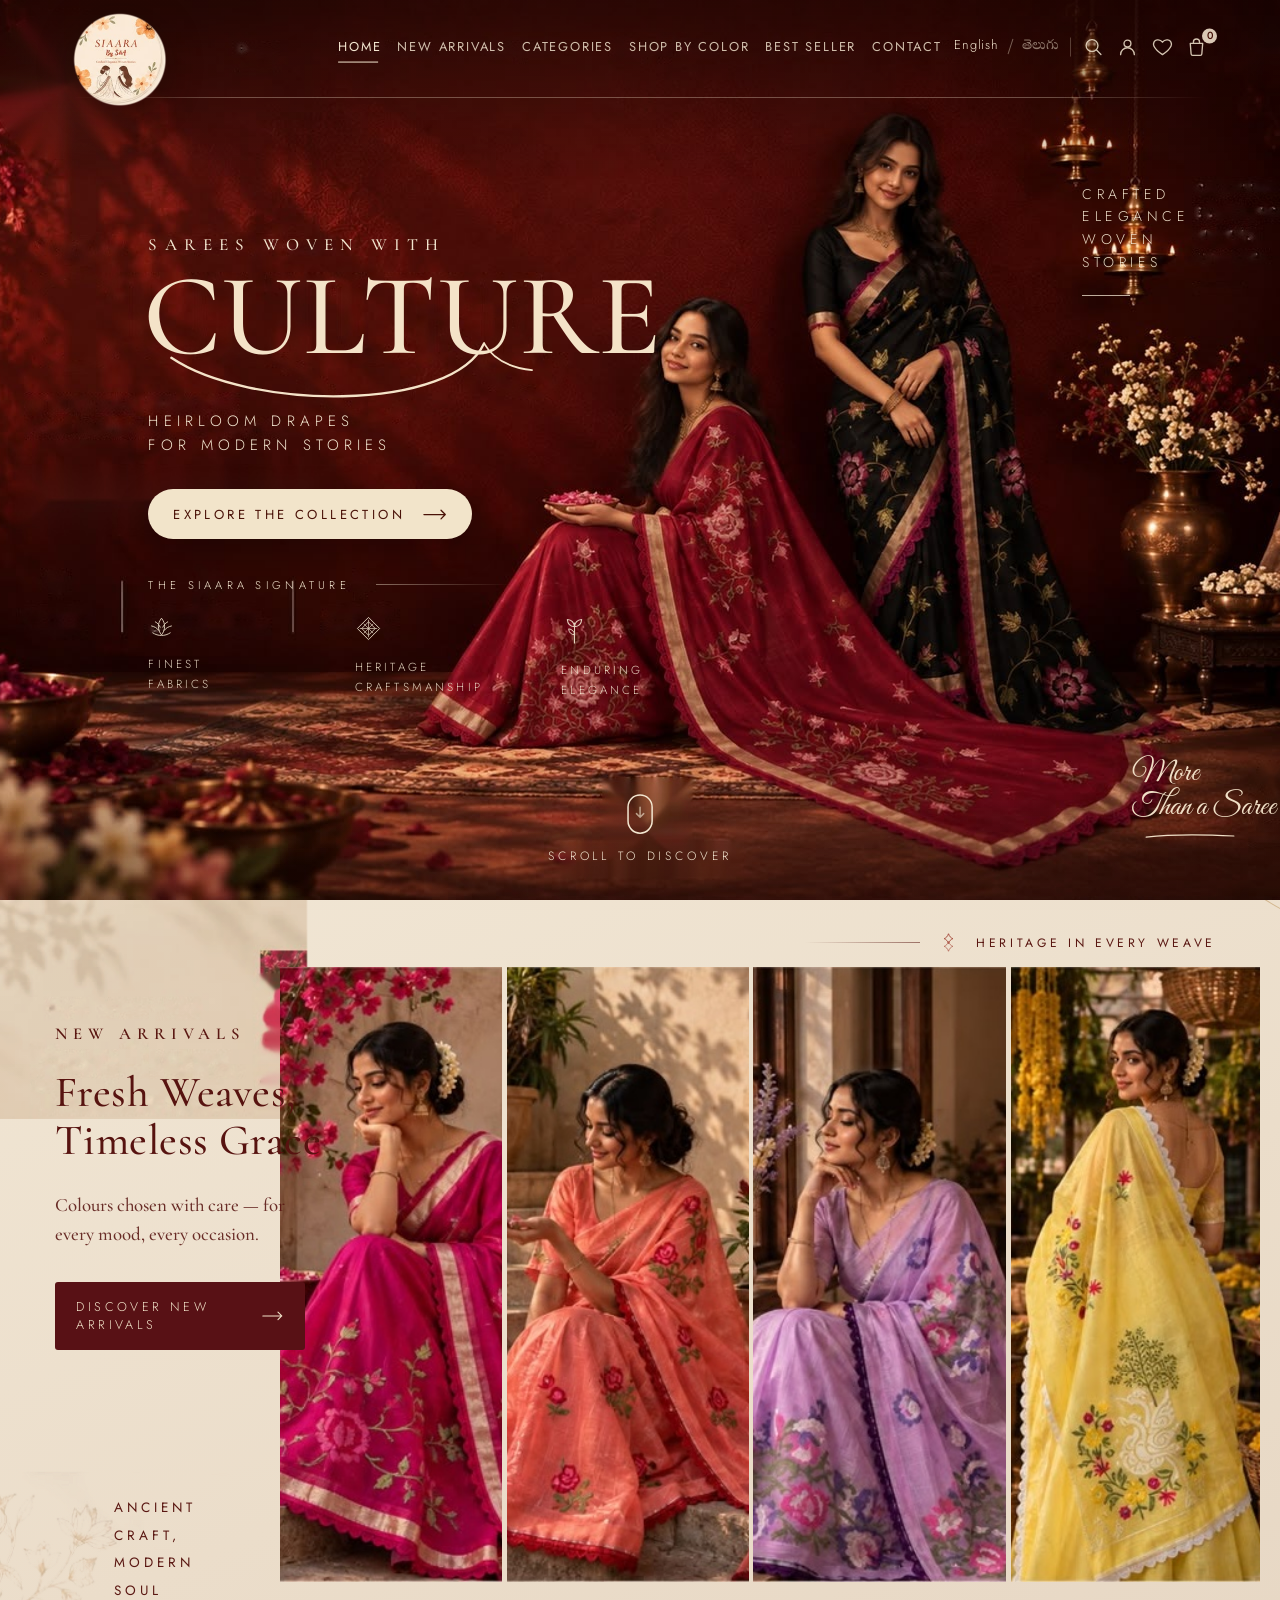
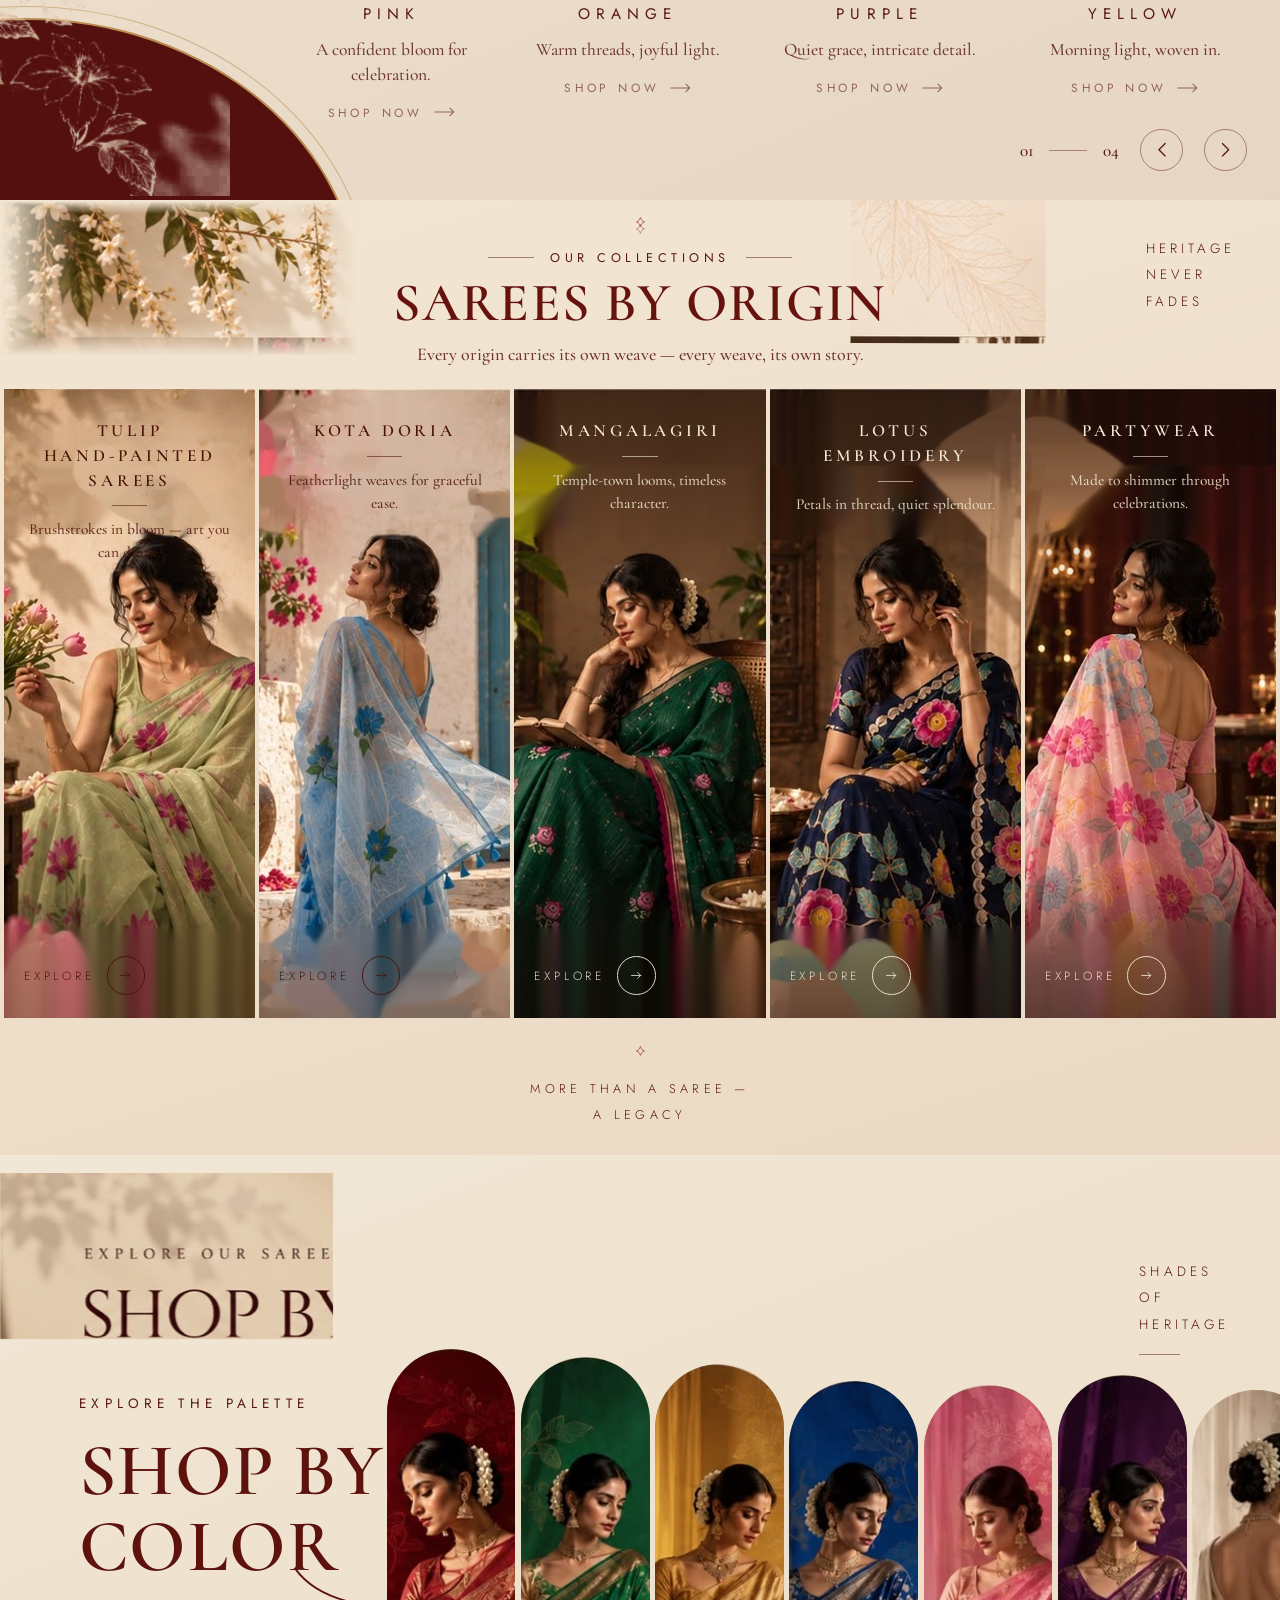
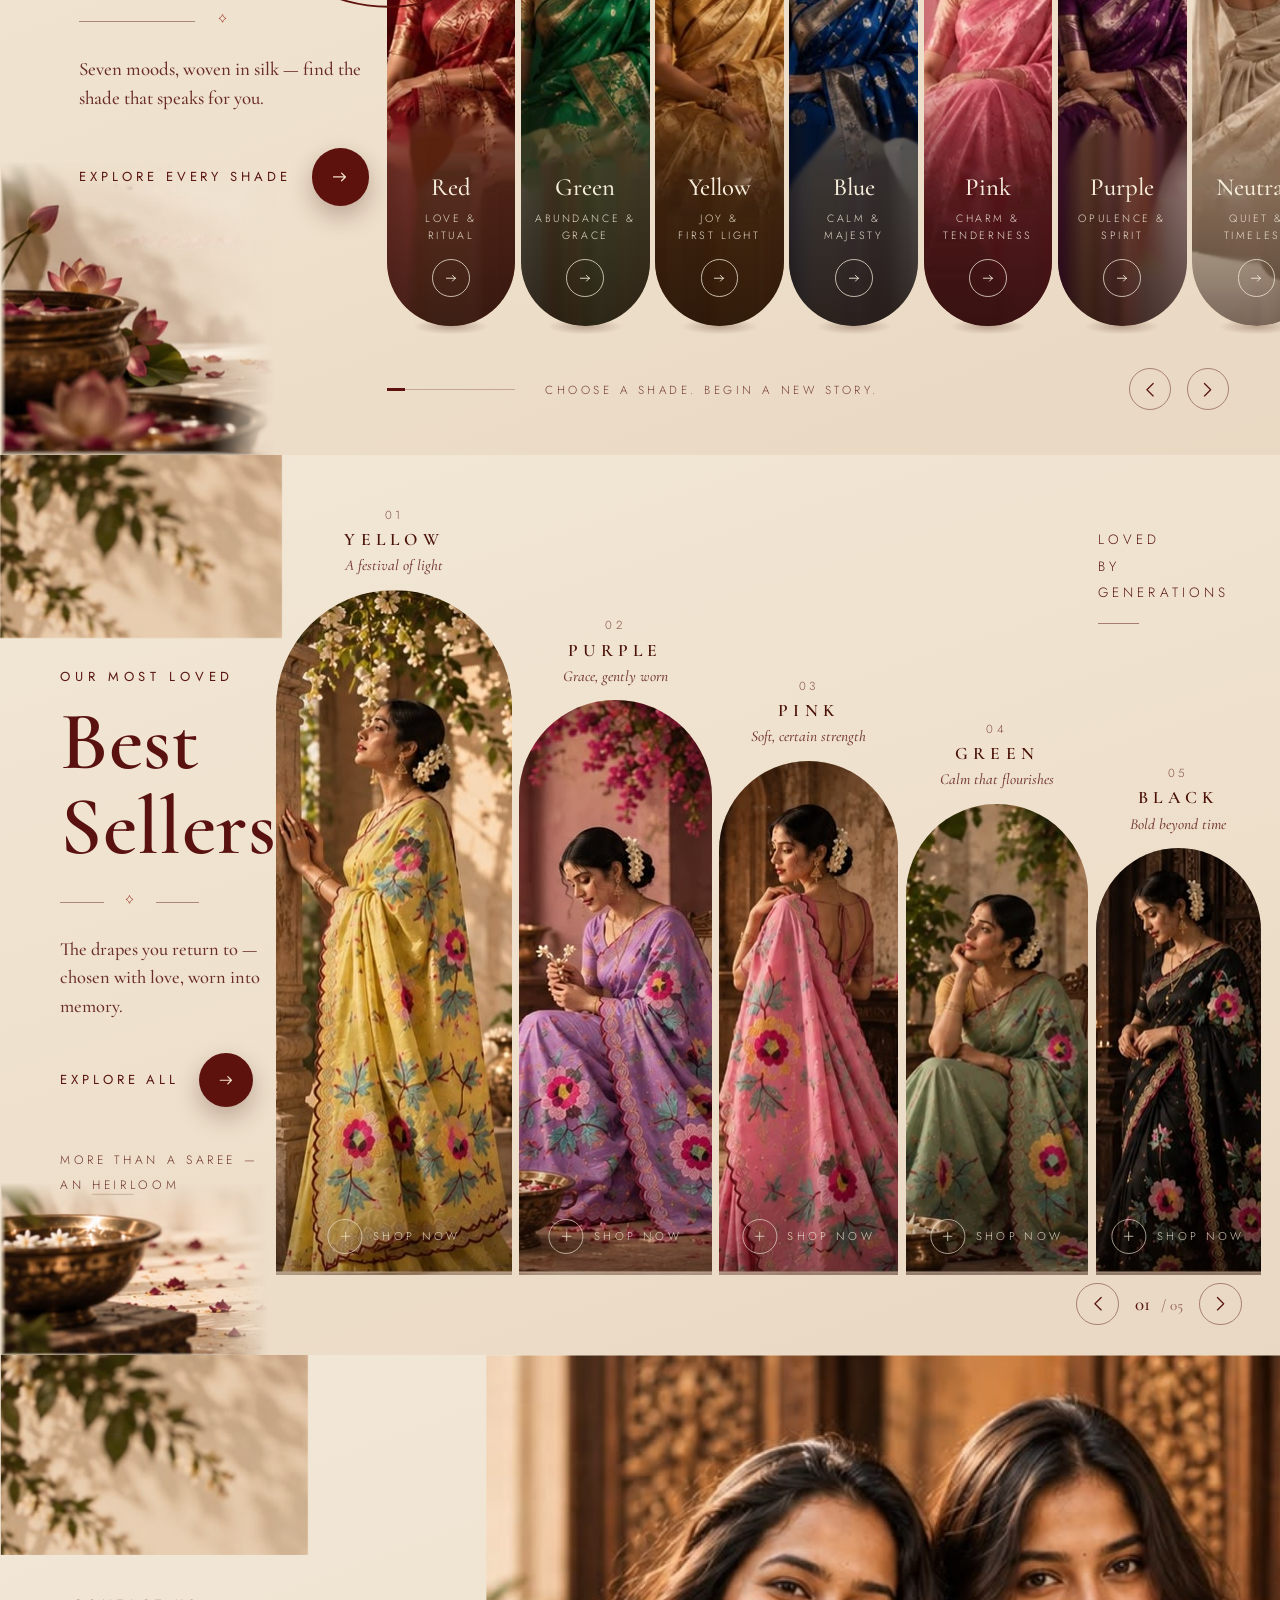
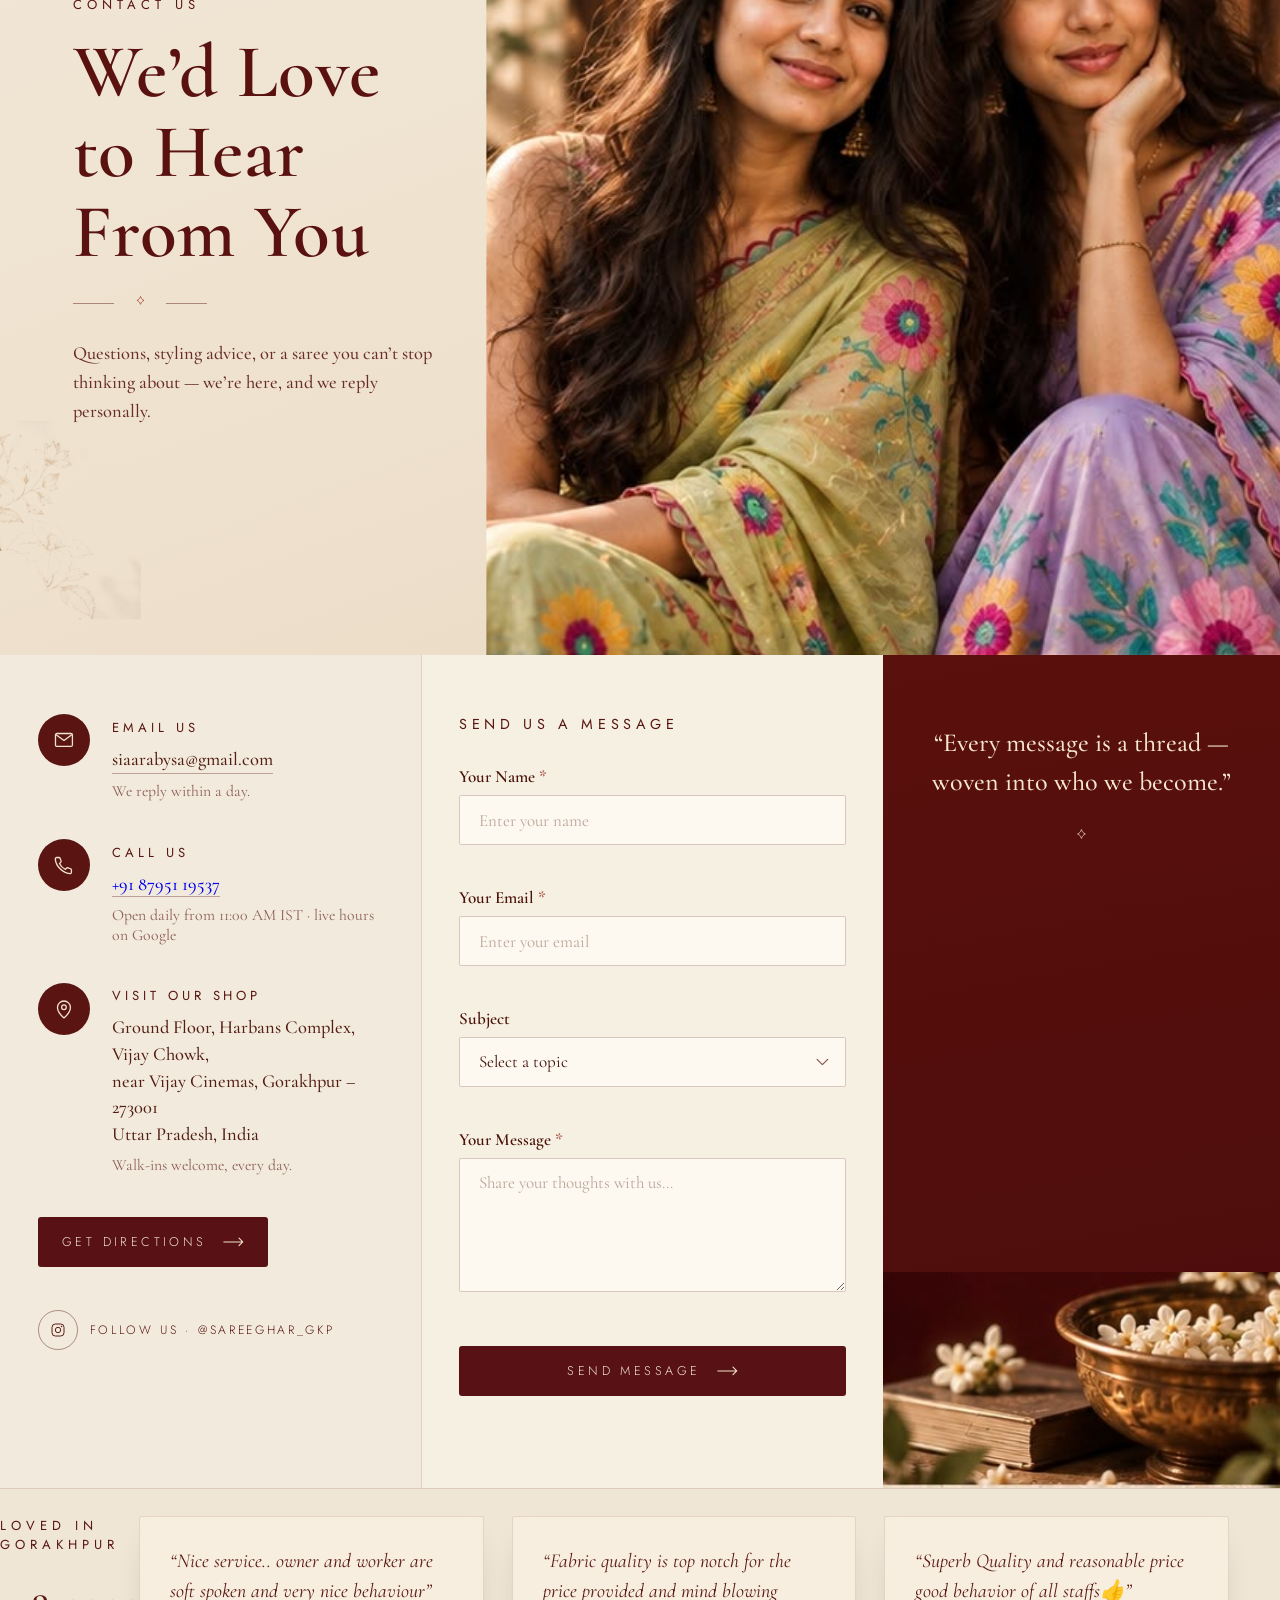
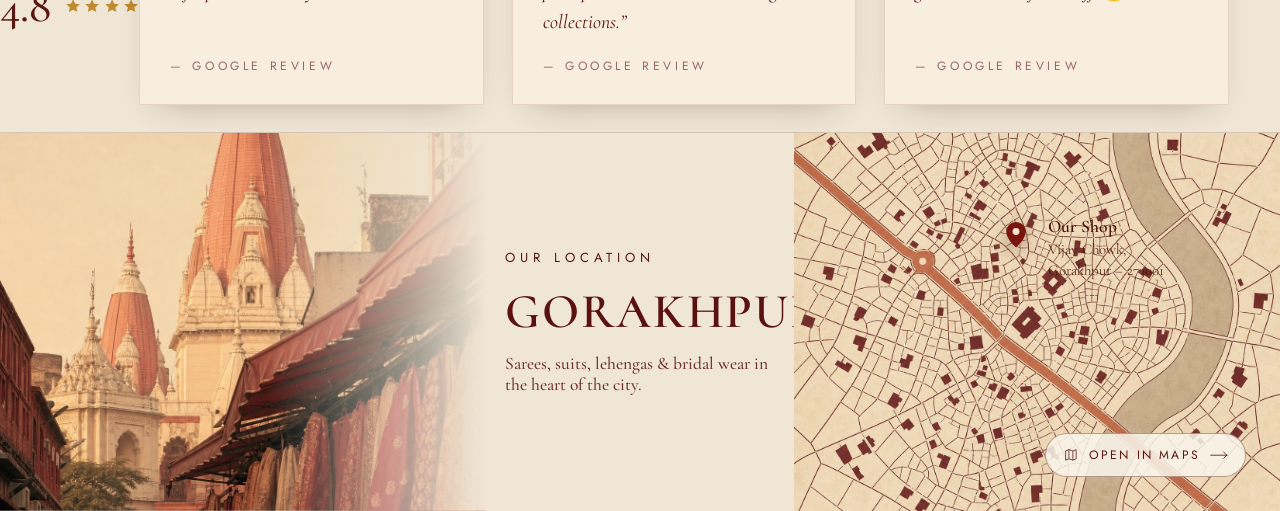
==== commit 04cc8749: "Integrate the shop's real Google Business Profile data Saree Ghar | Best Saree Shop, Vijay Chowk, Go" ====
--- a/index.html
+++ b/index.html
@@ -5,6 +5,25 @@
   <meta name="viewport" content="width=device-width, initial-scale=1.0, viewport-fit=cover">
   <title>SIAARA — By S&amp;A</title>
   <meta name="description" content="SIAARA By S&A — Crafted Elegance, Woven Stories. Sarees woven with culture.">
+  <script type="application/ld+json">
+  {
+    "@context": "https://schema.org",
+    "@type": "ClothingStore",
+    "name": "Saree Ghar | Best Saree Shop",
+    "description": "Shop specializing in sarees, plus suits, lehengas and other ethnic garments.",
+    "telephone": "+91 87951 19537",
+    "address": {
+      "@type": "PostalAddress",
+      "streetAddress": "Ground Floor, Harbans Complex, Vijay Chowk, near Vijay Cinemas",
+      "addressLocality": "Gorakhpur",
+      "addressRegion": "Uttar Pradesh",
+      "postalCode": "273001",
+      "addressCountry": "IN"
+    },
+    "aggregateRating": { "@type": "AggregateRating", "ratingValue": "4.8", "reviewCount": "394" },
+    "sameAs": ["https://www.instagram.com/sareeghar_gkp/"]
+  }
+  </script>
   <link rel="icon" type="image/png" href="assets/img/logo.png">
   <link rel="preconnect" href="https://fonts.googleapis.com">
   <link rel="preconnect" href="https://fonts.gstatic.com" crossorigin>
@@ -102,7 +121,7 @@
       <span class="lang-sep" aria-hidden="true"></span>
       <button class="lang-btn" data-lang="te" lang="te" aria-pressed="false">తెలుగు</button>
     </div>
-    <a class="mm-ig" href="https://www.instagram.com/siaarabysa" target="_blank" rel="noopener">@siaarabysa</a>
+    <a class="mm-ig" href="https://www.instagram.com/sareeghar_gkp/" target="_blank" rel="noopener">@sareeghar_gkp</a>
   </div>
 
   <!-- ═══ HERO (revealed by the intro) ═══ -->
@@ -350,7 +369,7 @@
   </section>
 
   <!-- ═══ CONTACT — the closing chapter ═══ -->
-  <section id="contact" aria-label="Contact SIAARA">
+  <section id="contact" aria-label="Contact Saree Ghar">
     <div class="ch">
       <div class="ch-shadow" aria-hidden="true"></div>
       <div class="ch-florals" aria-hidden="true"><img src="assets/img/line-florals.png" alt="" draggable="false"></div>
@@ -390,8 +409,8 @@
           </span>
           <div>
             <h3 class="ci-title" data-i18n="ct.call.t">Call Us</h3>
-            <p class="ci-line" id="ctPhone" data-i18n="ct.call.note">Our line opens soon — email reaches us fastest.</p>
-            <p class="ci-note" data-i18n="ct.call.hours">Mon – Sat · 10:00 AM – 7:00 PM IST</p>
+            <p class="ci-line" id="ctPhone" data-i18n="ct.call.note">+91 87951 19537</p>
+            <p class="ci-note" data-i18n="ct.call.hours">Open daily from 11:00 AM IST · live hours on Google</p>
           </div>
         </article>
 
@@ -400,9 +419,9 @@
             <svg viewBox="0 0 24 24" fill="none"><path d="M12 21s6.5-5.6 6.5-10.5A6.5 6.5 0 0 0 5.5 10.5C5.5 15.4 12 21 12 21Z" stroke="currentColor" stroke-width="1.3" stroke-linejoin="round"/><circle cx="12" cy="10.3" r="2.3" stroke="currentColor" stroke-width="1.3"/></svg>
           </span>
           <div>
-            <h3 class="ci-title" data-i18n="ct.studio.t">Visit Our Studio</h3>
-            <p class="ci-line" data-i18n="ct.studio.addr">Jubilee Hills, Hyderabad – 500033<br>Telangana, India</p>
-            <p class="ci-note" data-i18n="ct.studio.note">By appointment only.</p>
+            <h3 class="ci-title" data-i18n="ct.studio.t">Visit Our Shop</h3>
+            <p class="ci-line" data-i18n="ct.studio.addr">Ground Floor, Harbans Complex, Vijay Chowk,<br>near Vijay Cinemas, Gorakhpur – 273001<br>Uttar Pradesh, India</p>
+            <p class="ci-note" data-i18n="ct.studio.note">Walk-ins welcome, every day.</p>
           </div>
         </article>
 
@@ -415,7 +434,7 @@
           <span class="ci-ig" aria-hidden="true">
             <svg viewBox="0 0 24 24" fill="none"><rect x="4" y="4" width="16" height="16" rx="4.5" stroke="currentColor" stroke-width="1.3"/><circle cx="12" cy="12" r="3.6" stroke="currentColor" stroke-width="1.3"/><circle cx="16.6" cy="7.4" r="1" fill="currentColor"/></svg>
           </span>
-          <span><span data-i18n="ct.follow">Follow Us</span> · @siaarabysa</span>
+          <span><span data-i18n="ct.follow">Follow Us</span> · <span id="ctIgHandle">@sareeghar_gkp</span></span>
         </a>
       </div>
 
@@ -473,6 +492,32 @@
       </aside>
     </div>
 
+    <!-- ─── what customers say — quotes as posted on the shop's Google profile ─── -->
+    <div class="cr" aria-label="Customer reviews from Google">
+      <div class="cr-head">
+        <p class="ct-eyebrow" data-i18n="ct.rev.eyebrow">Loved in Gorakhpur</p>
+        <div class="cr-score">
+          <span class="cr-num">4.8</span>
+          <span class="cr-stars" role="img" aria-label="Rated 4.8 out of 5 on Google"><svg viewBox="0 0 20 20" fill="currentColor" aria-hidden="true"><path d="M10 1.6 12.5 7l5.9.6-4.4 4 1.3 5.8L10 14.4l-5.3 3 1.3-5.8-4.4-4L7.5 7Z"/></svg><svg viewBox="0 0 20 20" fill="currentColor" aria-hidden="true"><path d="M10 1.6 12.5 7l5.9.6-4.4 4 1.3 5.8L10 14.4l-5.3 3 1.3-5.8-4.4-4L7.5 7Z"/></svg><svg viewBox="0 0 20 20" fill="currentColor" aria-hidden="true"><path d="M10 1.6 12.5 7l5.9.6-4.4 4 1.3 5.8L10 14.4l-5.3 3 1.3-5.8-4.4-4L7.5 7Z"/></svg><svg viewBox="0 0 20 20" fill="currentColor" aria-hidden="true"><path d="M10 1.6 12.5 7l5.9.6-4.4 4 1.3 5.8L10 14.4l-5.3 3 1.3-5.8-4.4-4L7.5 7Z"/></svg><svg viewBox="0 0 20 20" fill="currentColor" aria-hidden="true"><path d="M10 1.6 12.5 7l5.9.6-4.4 4 1.3 5.8L10 14.4l-5.3 3 1.3-5.8-4.4-4L7.5 7Z"/></svg></span>
+          <a class="cr-count" id="ctReviews" href="https://www.google.com/search?ludocid=296183324800323483#lrd=0x3991446883ee437d:0x41c412a271e0f9b,1" target="_blank" rel="noopener"><span data-i18n="ct.rev.count">394 Google reviews</span></a>
+        </div>
+      </div>
+      <div class="cr-grid">
+        <figure class="cr-card">
+          <blockquote><p data-i18n="ct.rev.1">“Nice service.. owner and worker are soft spoken and very nice behaviour”</p></blockquote>
+          <figcaption data-i18n="ct.rev.src">Google review</figcaption>
+        </figure>
+        <figure class="cr-card">
+          <blockquote><p data-i18n="ct.rev.2">“Fabric quality is top notch for the price provided and mind blowing collections.”</p></blockquote>
+          <figcaption data-i18n="ct.rev.src">Google review</figcaption>
+        </figure>
+        <figure class="cr-card">
+          <blockquote><p data-i18n="ct.rev.3">“Superb Quality and reasonable price good behavior of all staffs👍”</p></blockquote>
+          <figcaption data-i18n="ct.rev.src">Google review</figcaption>
+        </figure>
+      </div>
+    </div>
+
     <div class="cl">
       <div class="cl-photo" aria-hidden="true">
         <img src="assets/img/contact/charminar.jpg" alt="" draggable="false">
@@ -480,8 +525,8 @@
 
       <div class="cl-center">
         <p class="ct-eyebrow" data-i18n="ct.loc.eyebrow">Our Location</p>
-        <h3 class="cl-city" data-i18n="ct.loc.city">Hyderabad</h3>
-        <p class="cl-line" data-i18n="ct.loc.line">Where heritage walks with tomorrow.</p>
+        <h3 class="cl-city" data-i18n="ct.loc.city">Gorakhpur</h3>
+        <p class="cl-line" data-i18n="ct.loc.line">Sarees, suits, lehengas &amp; bridal wear in the heart of the city.</p>
       </div>
 
       <div class="cl-map">
@@ -491,8 +536,8 @@
             <svg viewBox="0 0 24 24" fill="none"><path d="M12 21s6.5-5.6 6.5-10.5A6.5 6.5 0 0 0 5.5 10.5C5.5 15.4 12 21 12 21Z" fill="currentColor"/><circle cx="12" cy="10.3" r="2.3" fill="#F2E4CA"/></svg>
           </span>
           <div class="cl-pin-text">
-            <strong data-i18n="ct.map.studio">Our Studio</strong>
-            <span data-i18n="ct.map.addr">Jubilee Hills,<br>Hyderabad – 500033</span>
+            <strong data-i18n="ct.map.studio">Our Shop</strong>
+            <span data-i18n="ct.map.addr">Vijay Chowk,<br>Gorakhpur – 273001</span>
           </div>
         </div>
         <a class="cl-open" id="ctOpenMaps" href="#" target="_blank" rel="noopener">
--- a/css/contact.css
+++ b/css/contact.css
@@ -611,3 +611,93 @@
   .cl-center { text-align: center; }
   .cl-map { height: 46vh; }
 }
+
+/* ═══════════════════════════════════════════════
+   google reviews band — quotes as posted on the
+   shop's Google Business Profile (4.8 · 394)
+   ═══════════════════════════════════════════════ */
+
+.cr {
+  padding: clamp(56px, 9vh, 96px) 6% clamp(48px, 8vh, 84px);
+  background: #EFE6D6;
+  border-top: 1px solid rgba(90, 23, 18, 0.12);
+}
+
+.cr-head {
+  display: flex;
+  align-items: flex-end;
+  justify-content: space-between;
+  flex-wrap: wrap;
+  gap: 1.4rem 2.4rem;
+  margin-bottom: clamp(28px, 4.5vh, 48px);
+}
+
+.cr-score { display: flex; align-items: center; gap: 0.9em; }
+
+.cr-num {
+  font-family: 'Cormorant Garamond', serif;
+  font-weight: 500;
+  font-size: clamp(34px, 5vh, 52px);
+  line-height: 1;
+  color: var(--s2-maroon);
+}
+
+.cr-stars { display: inline-flex; gap: 0.18em; color: #C08A2E; }
+.cr-stars svg { width: clamp(13px, 1.8vh, 17px); height: auto; }
+
+.cr-count {
+  font-family: 'Jost', sans-serif;
+  font-size: clamp(11px, 1.5vh, 14px);
+  letter-spacing: 0.14em;
+  text-transform: uppercase;
+  color: var(--s2-maroon);
+  text-decoration: none;
+  border-bottom: 1px solid rgba(90, 23, 18, 0.35);
+  padding-bottom: 2px;
+  transition: color 0.25s ease, border-color 0.25s ease;
+}
+.cr-count:hover { color: var(--terracotta-2); border-color: var(--terracotta-2); }
+
+.cr-grid {
+  display: grid;
+  grid-template-columns: repeat(3, 1fr);
+  gap: clamp(16px, 2.4vw, 28px);
+}
+
+.cr-card {
+  margin: 0;
+  padding: clamp(22px, 3.2vh, 34px) clamp(20px, 2.6vw, 30px);
+  background: #F7EEDF;
+  border: 1px solid rgba(90, 23, 18, 0.12);
+  border-radius: 2px;
+  box-shadow: 0 14px 34px -22px rgba(65, 29, 17, 0.45);
+  display: flex;
+  flex-direction: column;
+  gap: 1.2em;
+}
+
+.cr-card blockquote { margin: 0; }
+.cr-card blockquote p {
+  margin: 0;
+  font-family: 'Cormorant Garamond', serif;
+  font-style: italic;
+  font-size: clamp(16px, 2.2vh, 21px);
+  line-height: 1.55;
+  color: var(--s2-maroon);
+}
+
+.cr-card figcaption {
+  margin-top: auto;
+  font-family: 'Jost', sans-serif;
+  font-size: clamp(10px, 1.35vh, 12px);
+  letter-spacing: 0.3em;
+  text-transform: uppercase;
+  color: rgba(90, 23, 18, 0.62);
+}
+.cr-card figcaption::before { content: '— '; }
+
+@media (max-width: 1100px) {
+  .cr { padding: 9vh 8% 7vh; }
+  .cr-head { flex-direction: column; align-items: flex-start; gap: 1.1rem; }
+  .cr-grid { grid-template-columns: 1fr; }
+}
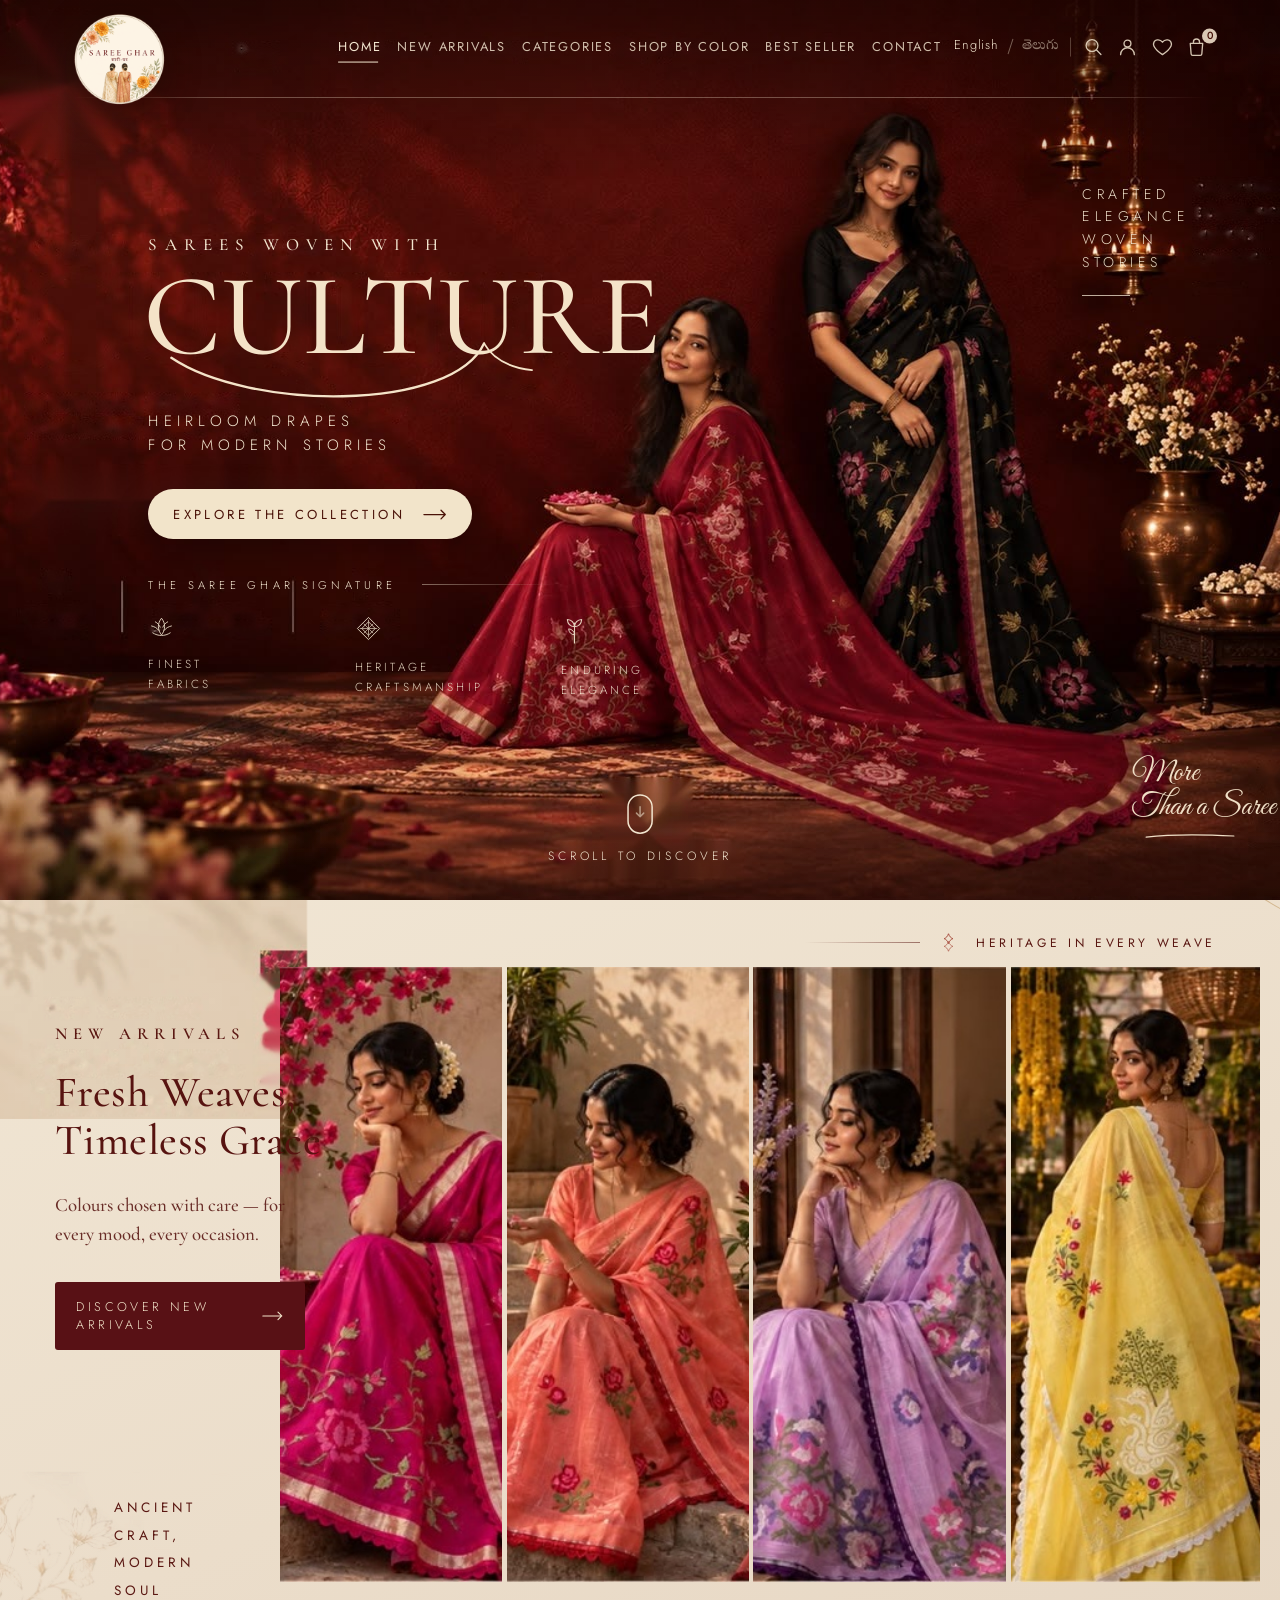
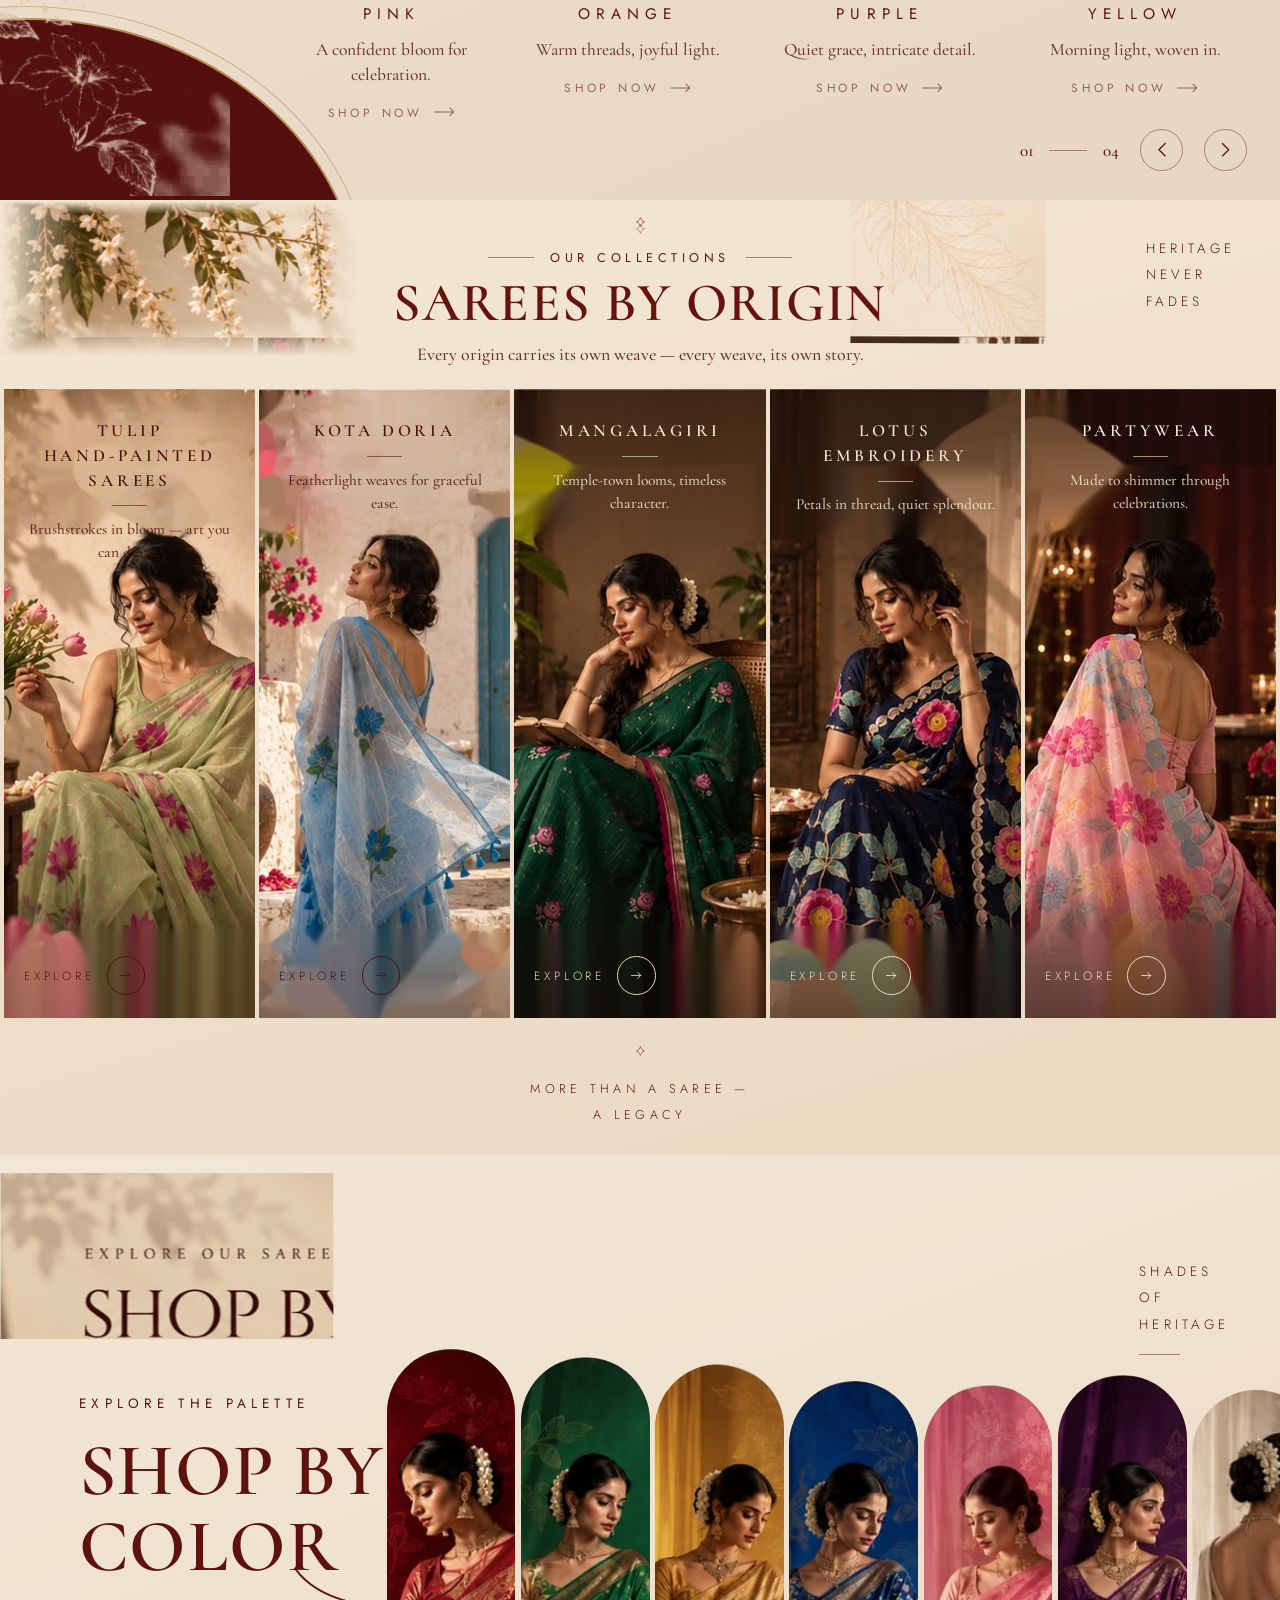
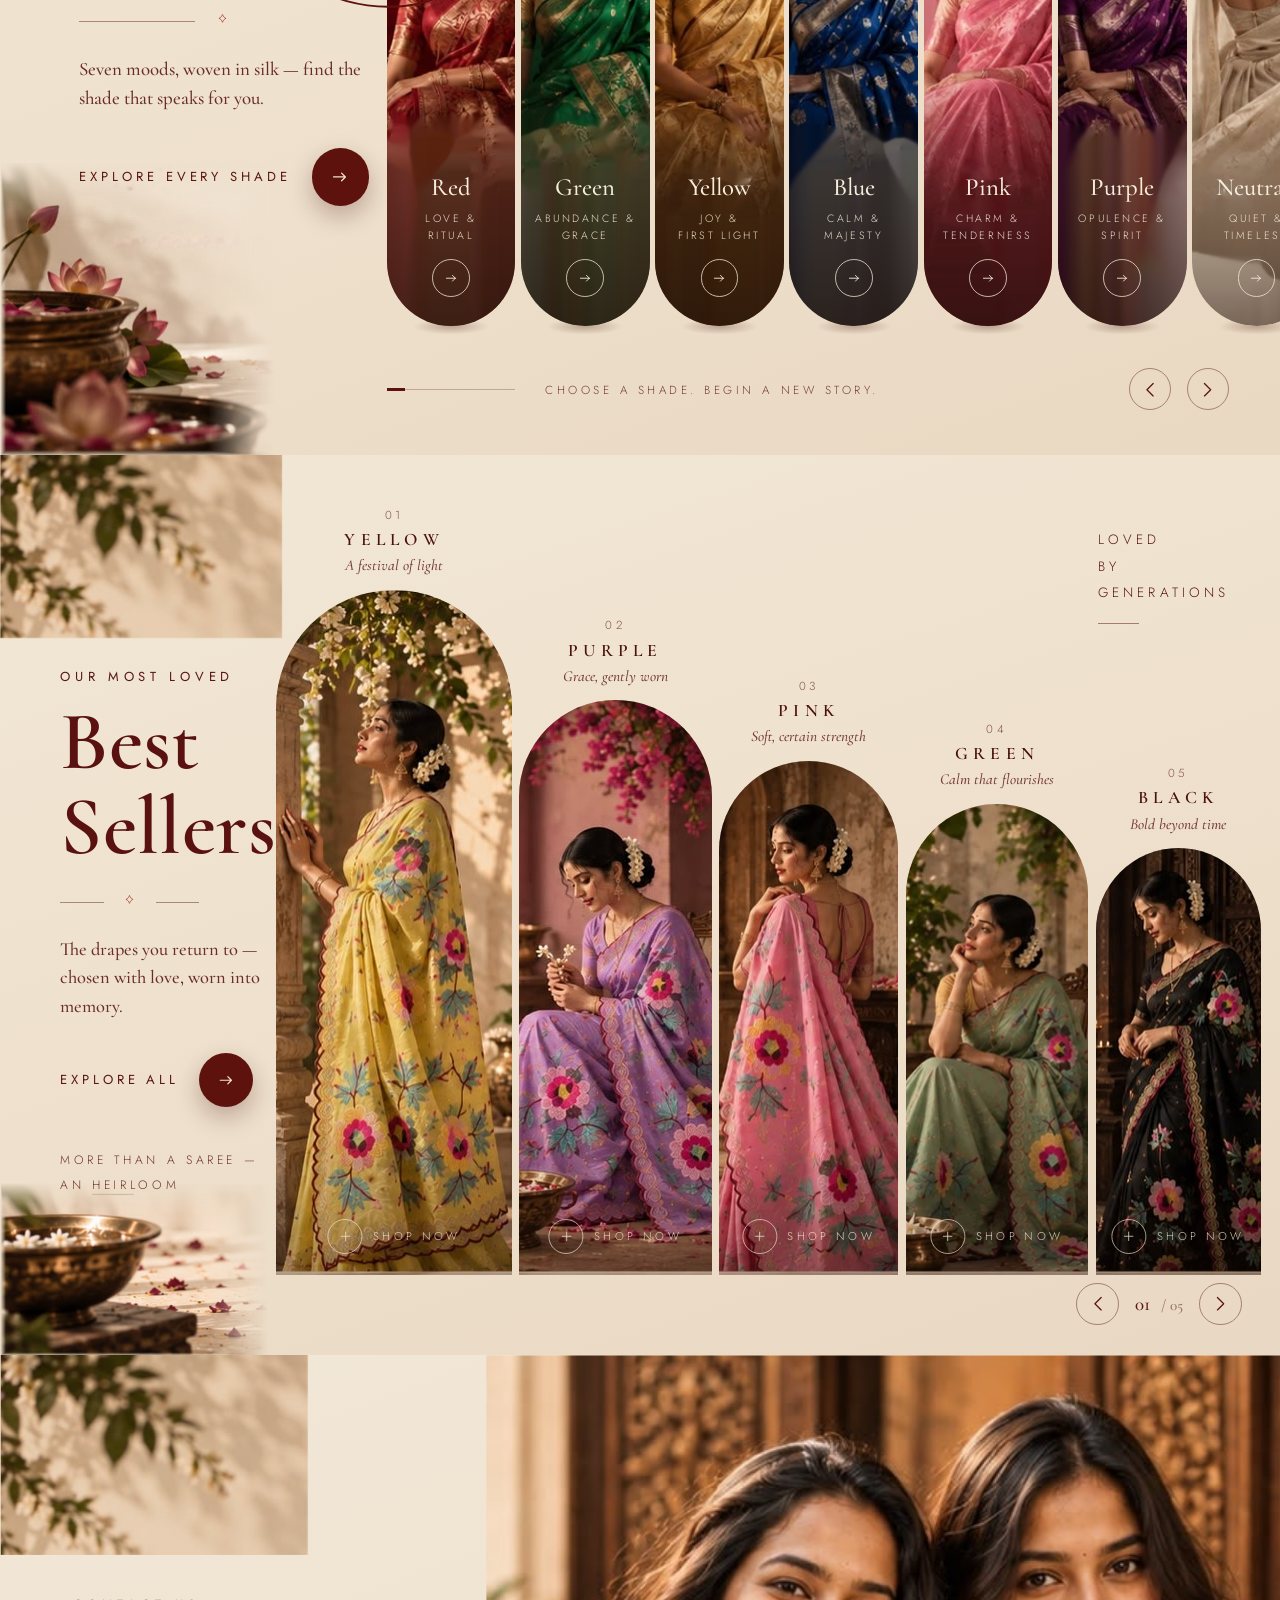
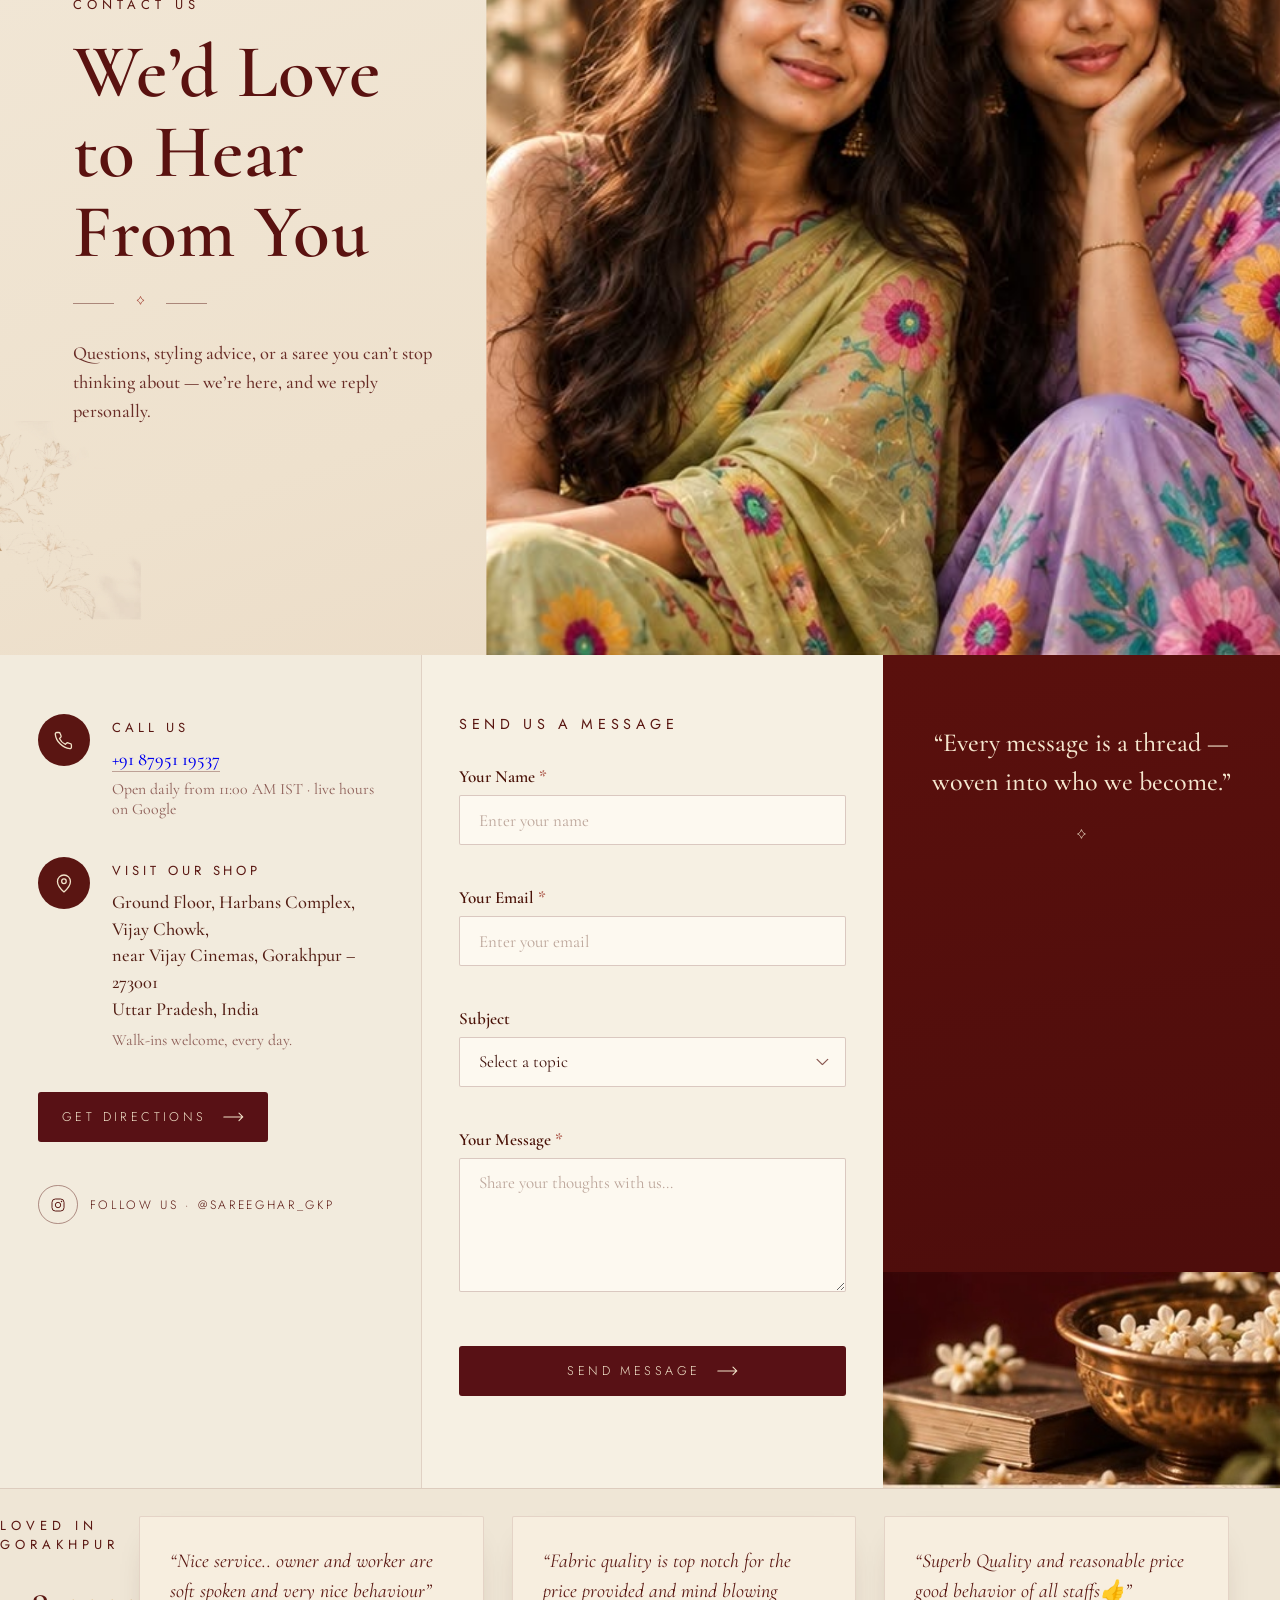
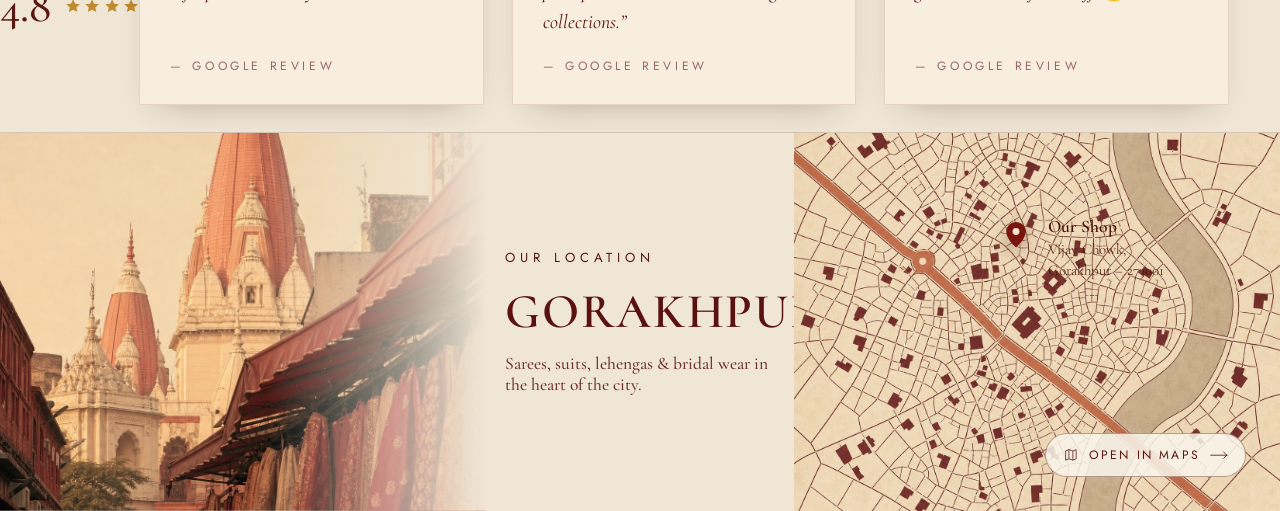
==== commit 151928d3: "Rebrand the storefront from SIAARA to Saree Ghar Per owner decision: full rebrand, no email block, h" ====
--- a/index.html
+++ b/index.html
@@ -3,8 +3,8 @@
 <head>
   <meta charset="UTF-8">
   <meta name="viewport" content="width=device-width, initial-scale=1.0, viewport-fit=cover">
-  <title>SIAARA — By S&amp;A</title>
-  <meta name="description" content="SIAARA By S&A — Crafted Elegance, Woven Stories. Sarees woven with culture.">
+  <title>Saree Ghar — Best Saree Shop, Gorakhpur</title>
+  <meta name="description" content="Saree Ghar | Best Saree Shop — sarees, suits, lehengas and other ethnic garments. Ground Floor, Harbans Complex, Vijay Chowk, Gorakhpur 273001. Rated 4.8 on Google (394 reviews).">
   <script type="application/ld+json">
   {
     "@context": "https://schema.org",
@@ -150,7 +150,7 @@
 
       <div class="signature" data-reveal>
         <div class="signature-head">
-          <span class="signature-overline" data-i18n="sig.overline">The Siaara Signature</span>
+          <span class="signature-overline" data-i18n="sig.overline">The Saree Ghar Signature</span>
           <span class="signature-rule"></span>
         </div>
         <ul class="signature-grid">
@@ -392,16 +392,6 @@
 
     <div class="ci">
       <div class="ci-info">
-        <article class="ci-block">
-          <span class="ci-icon" aria-hidden="true">
-            <svg viewBox="0 0 24 24" fill="none"><rect x="3.5" y="5.5" width="17" height="13" rx="1.5" stroke="currentColor" stroke-width="1.3"/><path d="m4.5 7 7.5 5.5L19.5 7" stroke="currentColor" stroke-width="1.3" stroke-linecap="round" stroke-linejoin="round"/></svg>
-          </span>
-          <div>
-            <h3 class="ci-title" data-i18n="ct.email.t">Email Us</h3>
-            <a class="ci-line ci-link" id="ctEmail" href="mailto:siaarabysa@gmail.com">siaarabysa@gmail.com</a>
-            <p class="ci-note" data-i18n="ct.email.note">We reply within a day.</p>
-          </div>
-        </article>
 
         <article class="ci-block">
           <span class="ci-icon" aria-hidden="true">
@@ -581,7 +571,7 @@
   </div>
 
   <!-- ═══ THE LOGO — one element from first frame to header ═══ -->
-  <img id="logo" src="assets/img/logo.png" alt="SIAARA By S&A — Crafted Elegance, Woven Stories" draggable="false">
+  <img id="logo" src="assets/img/logo.png" alt="Saree Ghar — sarees, suits, lehengas and bridal wear, Gorakhpur" draggable="false">
 
   <script src="js/vendor/gsap.min.js"></script>
   <script src="js/vendor/ScrollTrigger.min.js"></script>
--- a/css/base.css
+++ b/css/base.css
@@ -1,5 +1,5 @@
 /* ═══════════════════════════════════════════════
-   SIAARA — base tokens & reset
+   Saree Ghar — base tokens & reset
    Colors sampled directly from brand references.
    ═══════════════════════════════════════════════ */
 
--- a/css/intro.css
+++ b/css/intro.css
@@ -1,5 +1,5 @@
 /* ═══════════════════════════════════════════════
-   SIAARA — intro / opening experience
+   Saree Ghar — intro / opening experience
    Storyboard: logo → glow button → florals →
    press → circle expands → silk flows in
    ═══════════════════════════════════════════════ */
--- a/css/hero.css
+++ b/css/hero.css
@@ -1,5 +1,5 @@
 /* ═══════════════════════════════════════════════
-   SIAARA — hero
+   Saree Ghar — hero
    Live editorial composition over the clean plate.
    Copy column positions derive from the 1600×900
    reference; the header is the refined couture
@@ -389,7 +389,7 @@
 .cta:hover svg { transform: translateX(6px); }
 .cta:active { transform: translateY(0) scale(0.985); }
 
-/* ─────────── the Siaara signature (design statement) ─────────── */
+/* ─────────── the Saree Ghar signature (design statement) ─────────── */
 
 .signature {
   margin-top: 4.2vh;
--- a/css/section2.css
+++ b/css/section2.css
@@ -1,5 +1,5 @@
 /* ═══════════════════════════════════════════════
-   SIAARA — section 2: New Arrivals / the colour
+   Saree Ghar — section 2: New Arrivals / the colour
    collection. Editorial spread rebuilt live from
    the 1280×720 reference.
    ═══════════════════════════════════════════════ */
--- a/css/section3.css
+++ b/css/section3.css
@@ -1,5 +1,5 @@
 /* ═══════════════════════════════════════════════
-   SIAARA — section 3: Sarees by Origin.
+   Saree Ghar — section 3: Sarees by Origin.
    Five-collection editorial wall rebuilt live
    from the 1600×900 reference.
    ═══════════════════════════════════════════════ */
--- a/css/section4.css
+++ b/css/section4.css
@@ -1,5 +1,5 @@
 /* ═══════════════════════════════════════════════
-   SIAARA — section 4: Shop by Color.
+   Saree Ghar — section 4: Shop by Color.
    Seven colour capsules rebuilt live from the
    1536×864 reference.
    ═══════════════════════════════════════════════ */
--- a/css/section5.css
+++ b/css/section5.css
@@ -1,5 +1,5 @@
 /* ═══════════════════════════════════════════════
-   SIAARA — section 5: Best Sellers.
+   Saree Ghar — section 5: Best Sellers.
    Arch-topped staircase rebuilt live from the
    1600×900 reference.
    ═══════════════════════════════════════════════ */
--- a/css/contact.css
+++ b/css/contact.css
@@ -1,5 +1,5 @@
 /* ═══════════════════════════════════════════════
-   SIAARA — contact page.
+   Saree Ghar — contact page.
    Rebuilt live from the contact reference:
    hero · info/form/quote · Hyderabad location.
    ═══════════════════════════════════════════════ */
--- a/css/commerce.css
+++ b/css/commerce.css
@@ -1,5 +1,5 @@
 /* ═══════════════════════════════════════════════
-   SIAARA — commerce pages
+   Saree Ghar — commerce pages
    Product · Bag · Wishlist · Auth · Checkout ·
    Order · Account — plus the global search overlay
    and toast (also loaded by the landing page).
